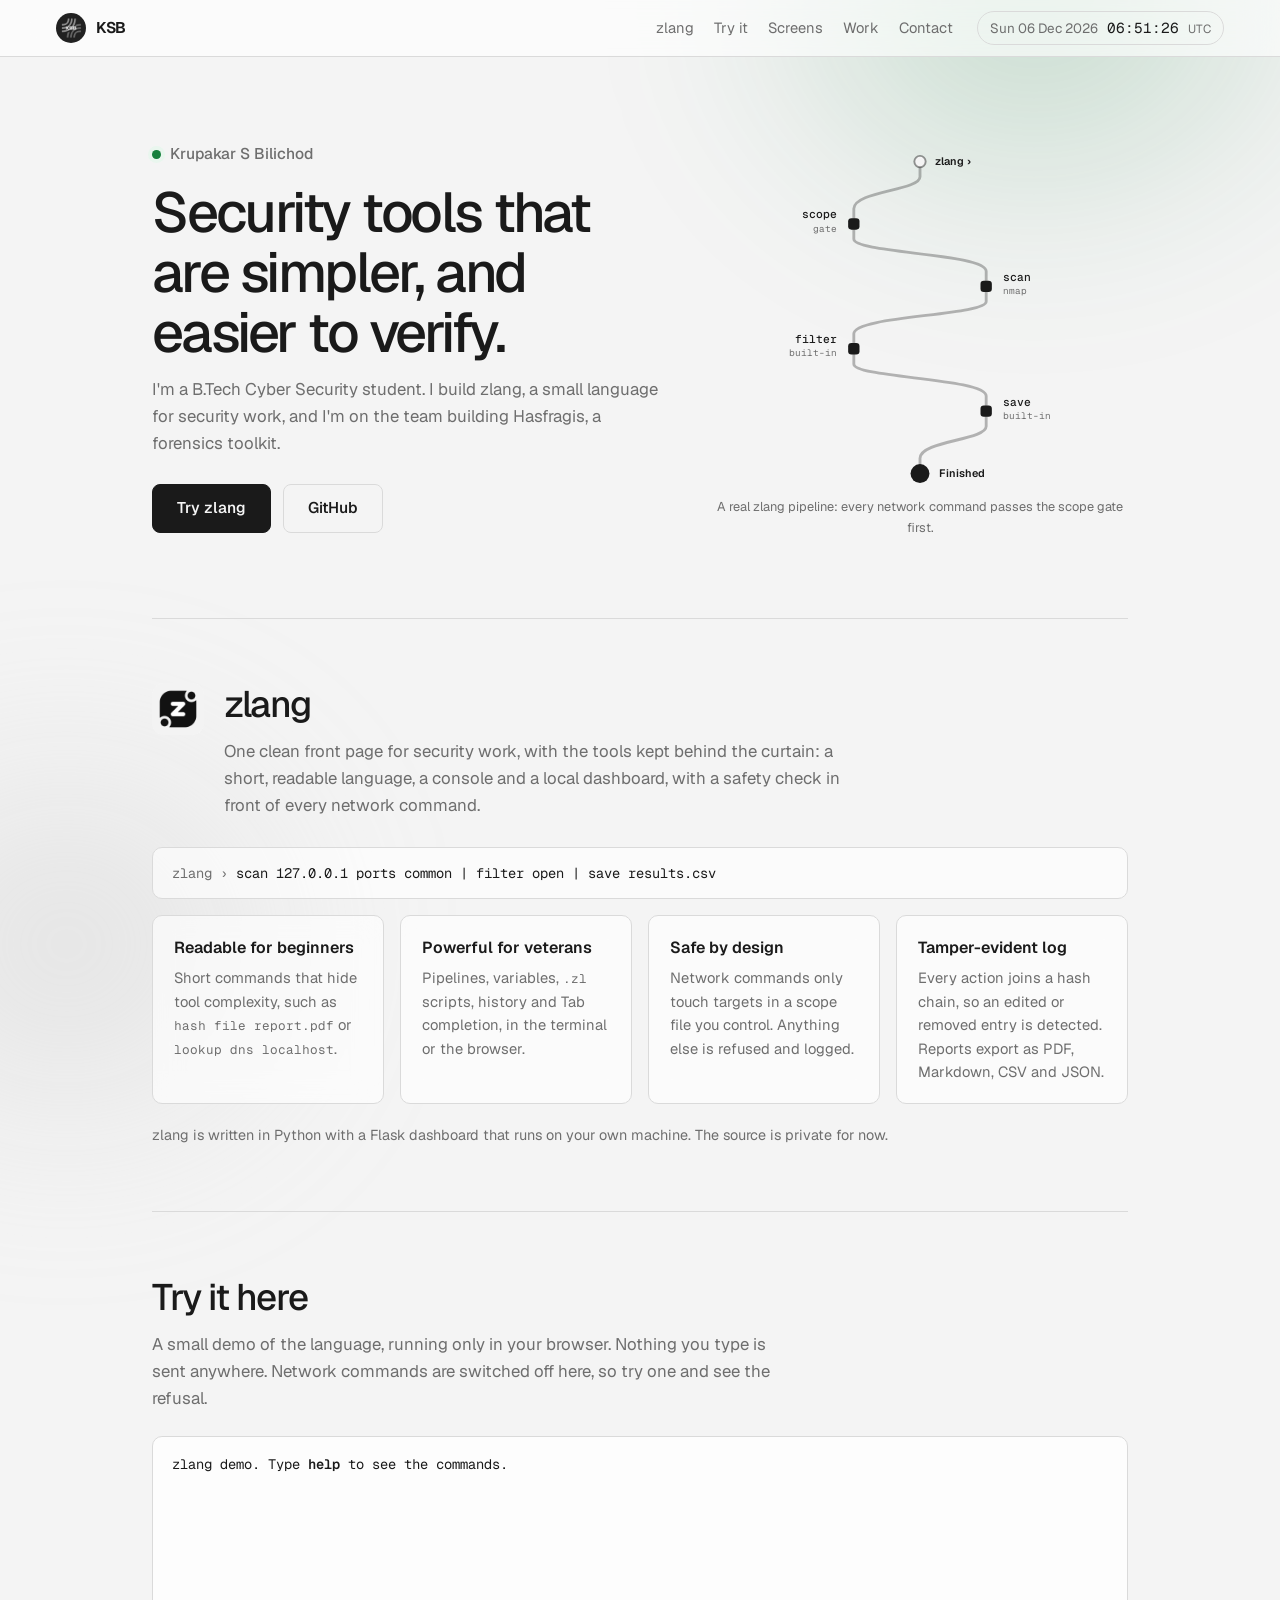
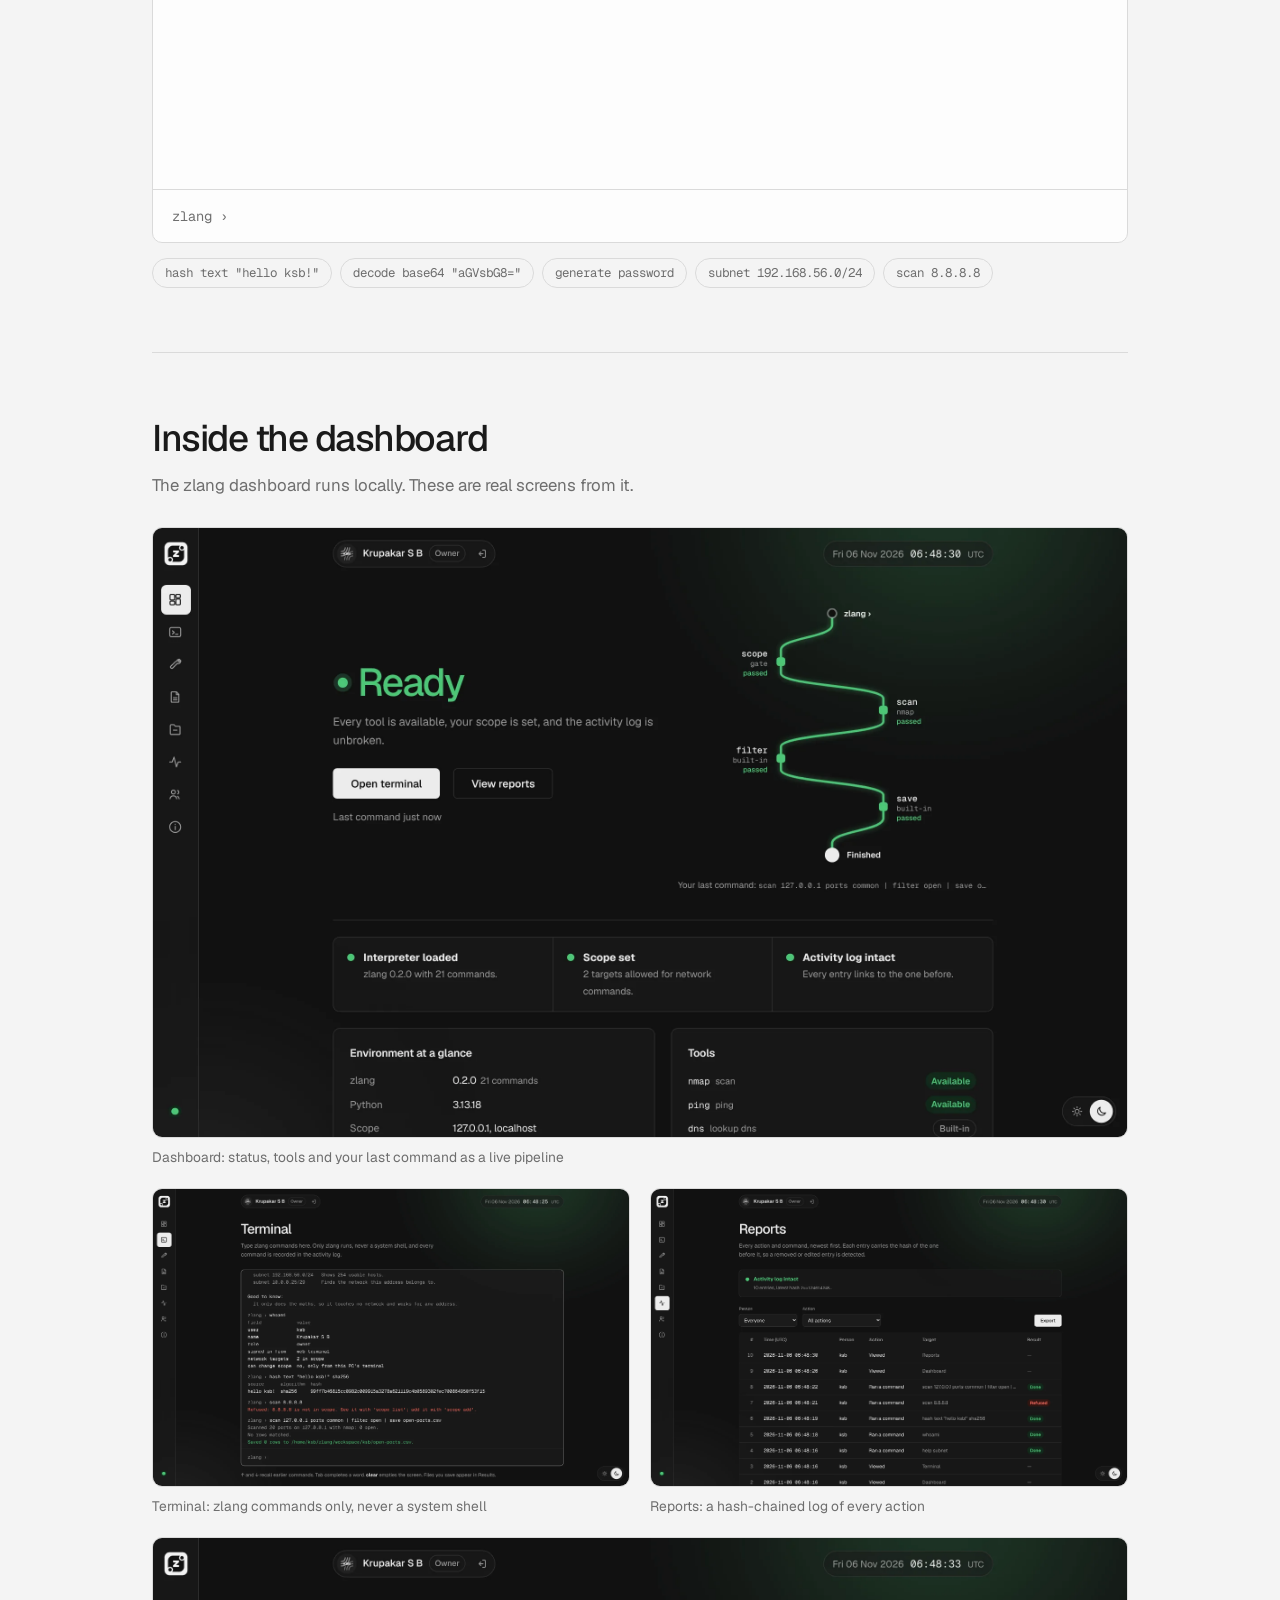
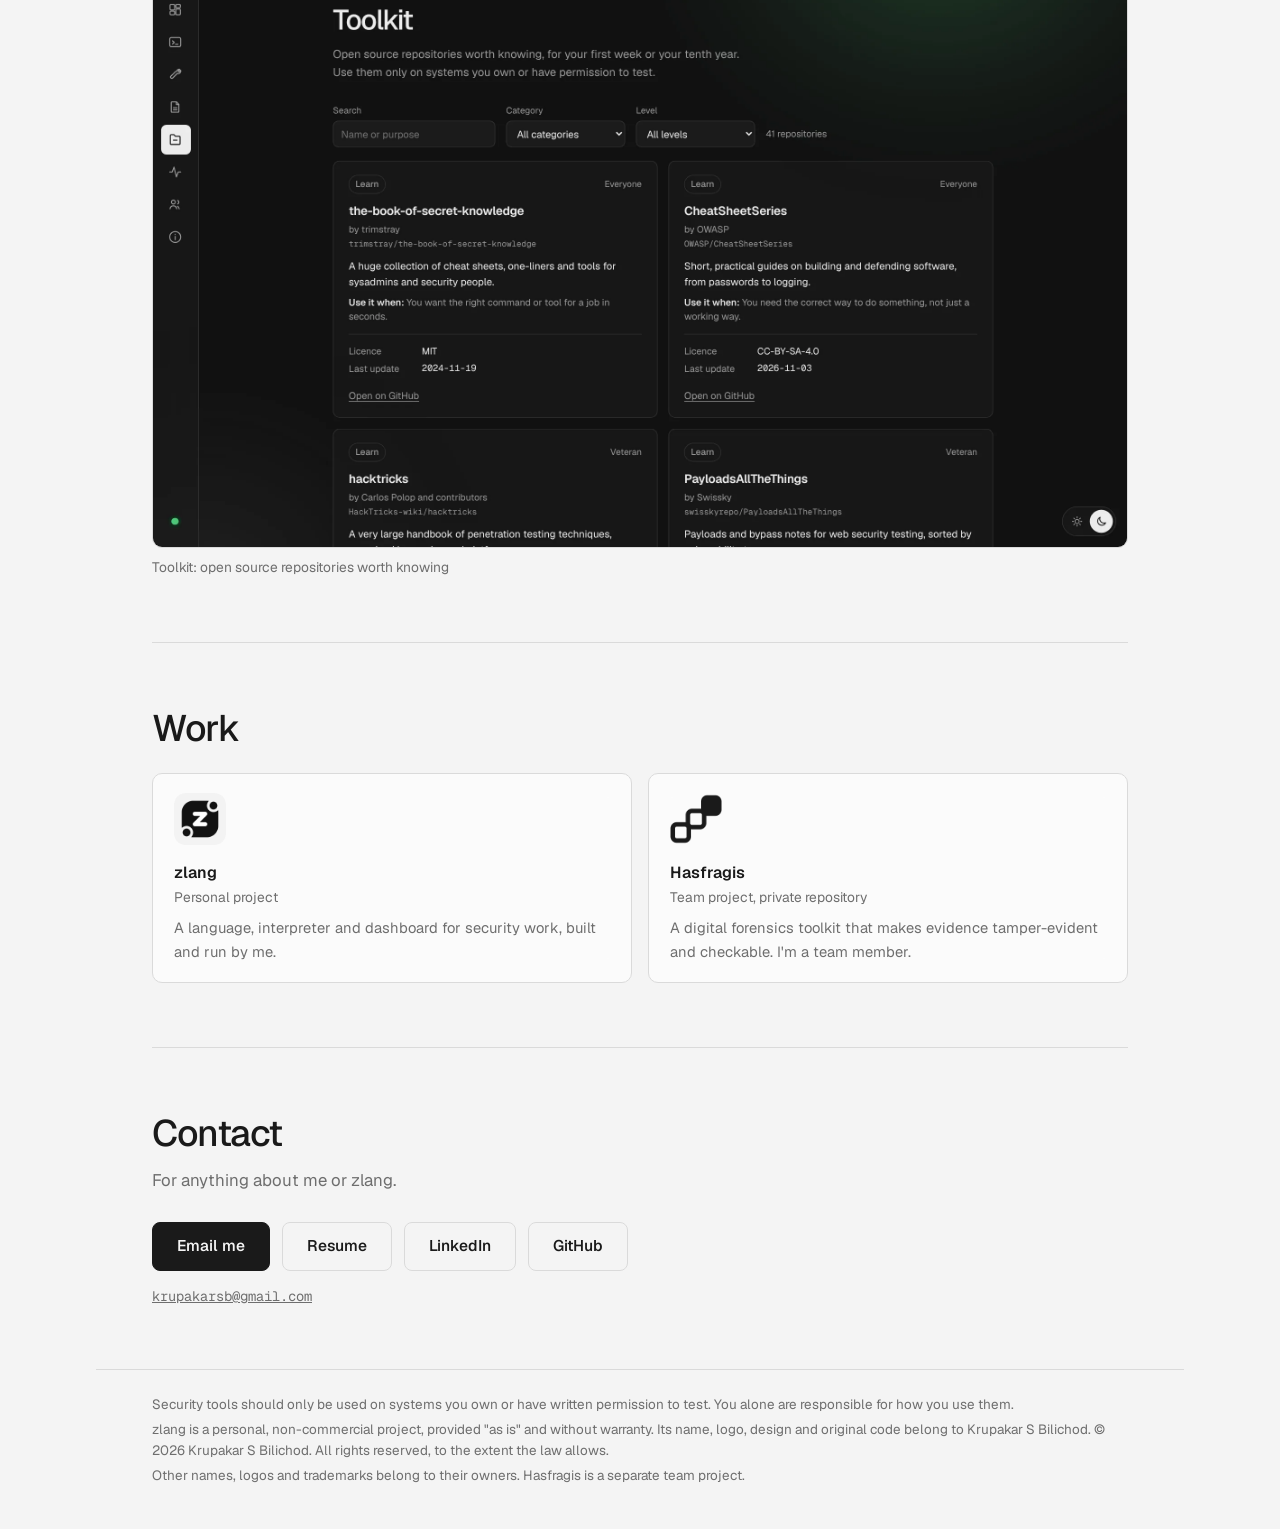
==== index.html @ 9e22ac97 "Use final logo, remove Tools from the page and resume" ====
<!doctype html>
<html lang="en">
<head>
<meta charset="utf-8">
<meta name="viewport" content="width=device-width, initial-scale=1">
<meta http-equiv="Content-Security-Policy" content="default-src 'none'; script-src 'self'; style-src 'self' 'unsafe-inline'; img-src 'self'; font-src 'self'; base-uri 'none'; form-action 'none'">
<meta name="referrer" content="no-referrer">
<meta name="description" content="Krupakar S Bilichod, cyber security student and creator of zlang, a language for security work.">
<title>Krupakar S Bilichod | KSB</title>
<link rel="icon" href="assets/logo-ksb.png">
<link rel="stylesheet" href="style.css">
</head>
<body>
<header class="top">
  <a class="brand" href="#top" aria-label="KSB home"><img src="assets/logo-ksb.png" alt=""><span>KSB</span></a>
  <nav aria-label="Main">
    <a href="#zlang">zlang</a>
    <a href="#try">Try it</a>
    <a href="#screens">Screens</a>
    <a href="#work">Work</a>
    <a href="#contact">Contact</a>
  </nav>
  <time class="clock" data-clock aria-label="Current time in UTC"><span data-date></span><span class="t" data-time>--:--:--</span><span class="z">UTC</span></time>
</header>

<main id="top">
  <section class="hero">
    <div>
      <p class="eyebrow"><span class="dot"></span>Krupakar S Bilichod</p>
      <h1>Security tools that are simpler, and easier to verify.</h1>
      <p class="lede">I'm a B.Tech Cyber Security student. I build zlang, a small language for security work, and I'm on the team building Hasfragis, a forensics toolkit.</p>
      <div class="actions">
        <a class="btn" href="#try">Try zlang</a>
        <a class="btn ghost" href="https://github.com/krupakarsb" rel="noopener noreferrer">GitHub</a>
      </div>
    </div>
    <figure class="flow" aria-label="A zlang command passing the scope gate, then each tool, then finishing">
      <svg viewBox="0 0 440 372" role="img">
        <title>scan, filter and save, passing the scope gate first</title>
        <path class="wire" d="M220,26 V42 C220,57 150,57 150,76 V92"/>
        <path class="wire" d="M150,92 V108 C150,123 290,123 290,142 V158"/>
        <path class="wire" d="M290,158 V174 C290,189 150,189 150,208 V224"/>
        <path class="wire" d="M150,224 V240 C150,255 290,255 290,274 V290"/>
        <path class="wire" d="M290,290 V306 C290,321 220,321 220,340 V356"/>
        <path class="charge" style="--i:0" pathLength="100" d="M220,26 V42 C220,57 150,57 150,76 V92"/>
        <path class="charge" style="--i:1" pathLength="100" d="M150,92 V108 C150,123 290,123 290,142 V158"/>
        <path class="charge" style="--i:2" pathLength="100" d="M290,158 V174 C290,189 150,189 150,208 V224"/>
        <path class="charge" style="--i:3" pathLength="100" d="M150,224 V240 C150,255 290,255 290,274 V290"/>
        <path class="charge" style="--i:4" pathLength="100" d="M290,290 V306 C290,321 220,321 220,340 V356"/>
        <circle class="start" cx="220" cy="26" r="6"/><text class="label" x="236" y="30">zlang ›</text>
        <g class="stage" style="--i:1"><rect x="144" y="86" width="12" height="12" rx="3.5"/><text class="name" x="132" y="86" text-anchor="end">scope</text><text class="tool" x="132" y="100" text-anchor="end">gate</text></g>
        <g class="stage" style="--i:2"><rect x="284" y="152" width="12" height="12" rx="3.5"/><text class="name" x="308" y="152">scan</text><text class="tool" x="308" y="166">nmap</text></g>
        <g class="stage" style="--i:3"><rect x="144" y="218" width="12" height="12" rx="3.5"/><text class="name" x="132" y="218" text-anchor="end">filter</text><text class="tool" x="132" y="232" text-anchor="end">built-in</text></g>
        <g class="stage" style="--i:4"><rect x="284" y="284" width="12" height="12" rx="3.5"/><text class="name" x="308" y="284">save</text><text class="tool" x="308" y="298">built-in</text></g>
        <g class="end" style="--i:5"><circle class="halo" cx="220" cy="356" r="11"/><circle class="core" cx="220" cy="356" r="10"/><text class="label" x="240" y="360">Finished</text></g>
      </svg>
      <figcaption>A real zlang pipeline: every network command passes the scope gate first.</figcaption>
    </figure>
  </section>

  <section id="zlang" class="section">
    <div class="section-head">
      <span class="logo" role="img" aria-label="zlang logo"></span>
      <div>
        <h2>zlang</h2>
        <p class="lede">One clean front page for security work, with the tools kept behind the curtain: a short, readable language, a console and a local dashboard, with a safety check in front of every network command.</p>
      </div>
    </div>
    <pre class="sample"><span class="p">zlang ›</span> scan 127.0.0.1 ports common | filter open | save results.csv</pre>
    <div class="cards">
      <article><h3>Readable for beginners</h3><p>Short commands that hide tool complexity, such as <code>hash file report.pdf</code> or <code>lookup dns localhost</code>.</p></article>
      <article><h3>Powerful for veterans</h3><p>Pipelines, variables, <code>.zl</code> scripts, history and Tab completion, in the terminal or the browser.</p></article>
      <article><h3>Safe by design</h3><p>Network commands only touch targets in a scope file you control. Anything else is refused and logged.</p></article>
      <article><h3>Tamper-evident log</h3><p>Every action joins a hash chain, so an edited or removed entry is detected. Reports export as PDF, Markdown, CSV and JSON.</p></article>
    </div>
    <p class="note">zlang is written in Python with a Flask dashboard that runs on your own machine. The source is private for now.</p>
  </section>

  <section id="try" class="section">
    <h2>Try it here</h2>
    <p class="lede">A small demo of the language, running only in your browser. Nothing you type is sent anywhere. Network commands are switched off here, so try one and see the refusal.</p>
    <div class="term" data-term>
      <div class="term-out" data-out aria-live="polite"><p>zlang demo. Type <b>help</b> to see the commands.</p></div>
      <form class="term-in" data-form autocomplete="off">
        <label class="prompt" for="term-line">zlang ›</label>
        <input id="term-line" spellcheck="false" autocapitalize="none" autocomplete="off">
      </form>
    </div>
    <div class="chips" aria-label="Example commands">
      <button type="button" data-try='hash text "hello ksb!"'>hash text "hello ksb!"</button>
      <button type="button" data-try='decode base64 "aGVsbG8="'>decode base64 "aGVsbG8="</button>
      <button type="button" data-try="generate password">generate password</button>
      <button type="button" data-try="subnet 192.168.56.0/24">subnet 192.168.56.0/24</button>
      <button type="button" data-try="scan 8.8.8.8">scan 8.8.8.8</button>
    </div>
  </section>

  <section id="screens" class="section">
    <h2>Inside the dashboard</h2>
    <p class="lede">The zlang dashboard runs locally. These are real screens from it.</p>
    <div class="shots">
      <figure class="wide"><img src="assets/shots/dashboard.webp" alt="zlang dashboard showing Ready status and a live pipeline" loading="lazy" width="2160" height="1350"><figcaption>Dashboard: status, tools and your last command as a live pipeline</figcaption></figure>
      <figure><img src="assets/shots/terminal.webp" alt="zlang web terminal running commands" loading="lazy" width="2160" height="1350"><figcaption>Terminal: zlang commands only, never a system shell</figcaption></figure>
      <figure><img src="assets/shots/reports.webp" alt="Reports page with a hash-chained activity log" loading="lazy" width="2160" height="1350"><figcaption>Reports: a hash-chained log of every action</figcaption></figure>
      <figure class="wide"><img src="assets/shots/toolkit.webp" alt="Toolkit page listing open source repositories" loading="lazy" width="2160" height="1350"><figcaption>Toolkit: open source repositories worth knowing</figcaption></figure>
    </div>
  </section>

  <section id="work" class="section">
    <h2>Work</h2>
    <div class="work">
      <article>
        <span class="logo" role="img" aria-label="zlang logo"></span>
        <h3>zlang</h3><p class="kind">Personal project</p>
        <p>A language, interpreter and dashboard for security work, built and run by me.</p>
      </article>
      <article>
        <span class="logo hasfragis" role="img" aria-label="Hasfragis logo"></span>
        <h3>Hasfragis</h3><p class="kind">Team project, private repository</p>
        <p>A digital forensics toolkit that makes evidence tamper-evident and checkable. I'm a team member.</p>
      </article>
    </div>
  </section>

  <section id="contact" class="section contact">
    <h2>Contact</h2>
    <p class="lede">For anything about me or zlang.</p>
    <div class="actions">
      <a class="btn" href="mailto:krupakarsb@gmail.com">Email me</a>
      <a class="btn ghost" href="assets/Krupakar-S-Bilichod-Resume.pdf">Resume</a>
      <a class="btn ghost" href="https://www.linkedin.com/in/krupakarsb" rel="noopener noreferrer">LinkedIn</a>
      <a class="btn ghost" href="https://github.com/krupakarsb" rel="noopener noreferrer">GitHub</a>
    </div>
    <p class="mail"><a href="mailto:krupakarsb@gmail.com">krupakarsb@gmail.com</a></p>
  </section>
</main>

<footer>
  <p>Security tools should only be used on systems you own or have written permission to test. You alone are responsible for how you use them.</p>
  <p>zlang is a personal, non-commercial project, provided "as is" and without warranty. Its name, logo, design and original code belong to Krupakar S Bilichod. &copy; 2026 Krupakar S Bilichod. All rights reserved, to the extent the law allows.</p>
  <p>Other names, logos and trademarks belong to their owners. Hasfragis is a separate team project.</p>
</footer>
<script src="app.js"></script>
</body>
</html>
---- style.css ----
/* Monochrome, with colour only for meaning: the same design as the zlang dashboard. */
:root {
  --paper: #f4f4f4; --surface: #ffffff; --ink: #1a1a1a; --muted: #6e6e6e; --rule: #dadada;
  --ok: #17803d; --bad: #c0261c; --warn: #8a6100; --run: #1f5fd1; --ok-bg: #e9f6ee;
  --glass: rgb(255 255 255 / .62); --glow-n: #c9c9c9;
  --sans: "Geist", "Segoe UI", system-ui, sans-serif;
  --mono: "Geist Mono", "Cascadia Mono", Consolas, monospace;
  color-scheme: light dark;
}
@media (prefers-color-scheme: dark) {
  :root {
    --paper: #121212; --surface: #1b1b1b; --ink: #ececec; --muted: #9a9a9a; --rule: #333333;
    --ok: #4cc777; --bad: #ff6b5f; --warn: #e7b53c; --run: #6f9dff; --ok-bg: #12291b;
    --glass: rgb(28 28 28 / .55); --glow-n: #3a3a3a;
  }
}
@font-face { font-family: "Geist"; src: url("assets/fonts/Geist.woff2") format("woff2"); font-weight: 100 900; font-display: swap; }
@font-face { font-family: "Geist Mono"; src: url("assets/fonts/GeistMono.woff2") format("woff2"); font-weight: 100 900; font-display: swap; }
* { box-sizing: border-box; }
html { scroll-behavior: smooth; scroll-padding-top: 5rem; }
body { margin: 0; background: var(--paper); color: var(--ink); font: 15.5px/1.6 var(--sans); -webkit-font-smoothing: antialiased; overflow-x: hidden; }
body::before { content: ""; position: fixed; inset: -20vmax; z-index: -1; pointer-events: none; filter: blur(90px); opacity: .5;
  background: radial-gradient(38vmax 30vmax at 72% 18%, color-mix(in srgb, var(--ok) 50%, transparent) 0%, transparent 70%),
              radial-gradient(30vmax 26vmax at 18% 85%, var(--glow-n) 0%, transparent 70%); }
:focus-visible { outline: 2px solid var(--run); outline-offset: 2px; }
a { color: inherit; }
code { font-family: var(--mono); font-size: .86em; }
.top { position: sticky; top: 0; z-index: 10; display: flex; align-items: center; gap: 1.5rem; padding: .7rem clamp(1rem, 5vw, 3.5rem);
       background: var(--glass); backdrop-filter: blur(18px) saturate(1.2); border-bottom: 1px solid var(--rule); }
.brand { display: flex; align-items: center; gap: .6rem; font-weight: 650; letter-spacing: -.02em; text-decoration: none; }
.brand img { width: 1.9rem; height: 1.9rem; border-radius: 50%; display: block; }
.top nav { display: flex; gap: 1.25rem; margin-left: auto; font-size: .92rem; }
.top nav a { color: var(--muted); text-decoration: none; }
.top nav a:hover { color: var(--ink); }
.clock { display: flex; align-items: baseline; gap: .55rem; font-size: .84rem; color: var(--muted); padding: .28rem .75rem;
         border: 1px solid var(--rule); border-radius: 99px; white-space: nowrap; }
.clock .t { font-family: var(--mono); font-variant-numeric: tabular-nums; color: var(--ink); font-size: .9rem; }
.clock .z { font-size: .74rem; }
main, footer { max-width: 68rem; margin: 0 auto; padding-inline: clamp(1rem, 5vw, 3.5rem); }
.hero { display: grid; grid-template-columns: minmax(0, 1fr) minmax(16rem, 26rem); gap: 2.5rem; align-items: center; padding-block: clamp(2.5rem, 7vw, 5rem); }
.eyebrow { display: flex; align-items: center; gap: .6rem; margin: 0 0 1rem; color: var(--muted); font-weight: 500; }
.dot { width: .55rem; height: .55rem; border-radius: 50%; background: var(--ok); box-shadow: 0 0 0 4px var(--ok-bg); }
h1 { margin: 0; font-size: clamp(2.3rem, 5.6vw, 3.5rem); font-weight: 500; letter-spacing: -.045em; line-height: 1.07; }
h2 { margin: 0; font-size: clamp(1.8rem, 4vw, 2.3rem); font-weight: 500; letter-spacing: -.04em; line-height: 1.15; }
h3 { margin: 0; font-size: 1rem; font-weight: 600; }
.lede { max-width: 40rem; margin: .8rem 0 0; font-size: 1.05rem; color: var(--muted); }
.actions { display: flex; flex-wrap: wrap; gap: .75rem; margin-top: 1.75rem; }
.btn { display: inline-block; font-weight: 550; padding: .68rem 1.5rem; border-radius: 8px; background: var(--ink); color: var(--paper);
       border: 1px solid var(--ink); text-decoration: none; }
.btn:hover { opacity: .85; }
.btn.ghost { background: transparent; color: var(--ink); border-color: var(--rule); }
.btn.ghost:hover { border-color: var(--ink); opacity: 1; }
.section { padding-block: clamp(2.5rem, 6vw, 4rem); border-top: 1px solid var(--rule); }
.section-head { display: flex; gap: 1.25rem; align-items: flex-start; }
.logo { display: block; flex: none; width: 3.25rem; height: 3.25rem; border-radius: 21%; background: url("assets/logo-zlang.png") center / contain no-repeat; }
.logo.hasfragis { border-radius: 0; box-shadow: none; background: var(--ink);
        -webkit-mask: url("assets/logo-hasfragis.png") center / contain no-repeat; mask: url("assets/logo-hasfragis.png") center / contain no-repeat; }
.sample { margin: 1.75rem 0 0; padding: 1rem 1.2rem; border: 1px solid var(--rule); border-radius: 10px; background: var(--glass);
          font: 400 .86rem var(--mono); overflow-x: auto; }
.sample .p { color: var(--muted); }
.cards { display: grid; grid-template-columns: repeat(auto-fit, minmax(14rem, 1fr)); gap: 1rem; margin-top: 1rem; }
.cards article, .work article { padding: 1.2rem 1.3rem; border: 1px solid var(--rule); border-radius: 10px; background: var(--glass); backdrop-filter: blur(14px); }
.cards p, .work p { margin: .35rem 0 0; color: var(--muted); font-size: .92rem; }
.note { margin: 1.25rem 0 0; color: var(--muted); font-size: .9rem; }
.term { margin-top: 1.5rem; border: 1px solid var(--rule); border-radius: 10px; background: color-mix(in srgb, var(--surface) 80%, transparent);
        backdrop-filter: blur(14px); font: 400 .86rem/1.6 var(--mono); overflow: hidden; cursor: text; }
.term:focus-within { border-color: var(--muted); }
.term-out { height: 22rem; overflow-y: auto; padding: 1rem 1.2rem .5rem; }
.term-out p { margin: 0; white-space: pre-wrap; overflow-wrap: anywhere; }
.term-out b { font-weight: 600; }
.term-out .echo { margin-top: .7rem; }
.term-out .echo span, .prompt { color: var(--muted); }
.term-out .ok { color: var(--ok); } .term-out .bad { color: var(--bad); } .term-out .warn { color: var(--warn); } .term-out .dim { color: var(--muted); }
.term-in { display: flex; align-items: center; gap: .6rem; padding: .75rem 1.2rem; border-top: 1px solid var(--rule); }
.term-in input { flex: 1; min-width: 0; font: inherit; font-size: max(.86rem, 16px); color: var(--ink); background: none; border: 0; outline: none; padding: .2rem 0; }
@media (min-width: 721px) { .term-in input { font-size: inherit; } }
.chips { display: flex; flex-wrap: wrap; gap: .5rem; margin-top: .9rem; }
.chips button { font: 400 .78rem var(--mono); color: var(--muted); background: transparent; border: 1px solid var(--rule); border-radius: 99px; padding: .35rem .75rem; cursor: pointer; }
.chips button:hover { color: var(--ink); border-color: var(--ink); }
.shots { display: grid; grid-template-columns: repeat(2, minmax(0, 1fr)); gap: 1.25rem; margin-top: 1.75rem; }
.shots figure { margin: 0; }
.shots .wide { grid-column: 1 / -1; }
.shots img { display: block; width: 100%; height: auto; border: 1px solid var(--rule); border-radius: 10px; }
.shots figcaption { margin-top: .5rem; color: var(--muted); font-size: .86rem; }
.work { display: grid; grid-template-columns: repeat(auto-fit, minmax(17rem, 1fr)); gap: 1rem; margin-top: 1.5rem; }
.work .logo { margin-bottom: .9rem; }
.work .kind { margin: .05rem 0 .5rem; font-size: .86rem; }
.mail { margin: 1rem 0 0; font: 400 .86rem var(--mono); color: var(--muted); }
footer { padding-block: 1.5rem 2.5rem; border-top: 1px solid var(--rule); color: var(--muted); font-size: .84rem; }
footer p { margin: 0 0 .2rem; }
/* the pipeline visual */
.flow { margin: 0; --cycle: 6.4s; --step: .7s; }
.flow svg { display: block; width: 100%; height: auto; overflow: visible; }
.flow .wire { fill: none; stroke: color-mix(in srgb, var(--ink) 30%, transparent); stroke-width: 3; stroke-linecap: round; }
.flow .charge { fill: none; stroke: var(--ok); stroke-width: 3; stroke-linecap: round; stroke-dasharray: 100 100; stroke-dashoffset: 100;
  filter: drop-shadow(0 0 4px color-mix(in srgb, var(--ok) 60%, transparent));
  animation: charge var(--cycle) cubic-bezier(.55,.1,.35,1) infinite; animation-delay: calc(var(--i) * var(--step)); }
.flow .start { fill: var(--paper); stroke: color-mix(in srgb, var(--ink) 45%, transparent); stroke-width: 2; }
.flow .label { font: 600 11.5px var(--sans); fill: var(--ink); }
.flow .name { font: 500 12px var(--mono); fill: var(--ink); }
.flow .tool { font: 400 10px var(--mono); fill: var(--muted); }
.flow .stage rect { fill: var(--ink); animation: lit var(--cycle) ease infinite; animation-delay: calc(var(--i) * var(--step)); }
.flow .core { fill: var(--ink); animation: lit var(--cycle) ease infinite; animation-delay: calc(var(--i) * var(--step)); }
.flow .halo { fill: none; stroke: var(--ok); stroke-width: 1.5; opacity: 0; transform-box: fill-box; transform-origin: center;
              animation: halo var(--cycle) ease-out infinite; animation-delay: calc(var(--i) * var(--step)); }
.flow figcaption { margin-top: .5rem; text-align: center; color: var(--muted); font-size: .8rem; }
@keyframes charge { 0% { stroke-dashoffset: 100; opacity: 1; } 14% { stroke-dashoffset: 0; } 72% { stroke-dashoffset: 0; opacity: 1; } 86%, 100% { stroke-dashoffset: 0; opacity: 0; } }
@keyframes lit { 0%, 2% { fill: var(--ink); } 8%, 66% { fill: var(--ok); } 82%, 100% { fill: var(--ink); } }
@keyframes halo { 0%, 2% { transform: scale(.9); opacity: 0; } 6% { opacity: .9; } 30%, 100% { transform: scale(2.1); opacity: 0; } }
@media (prefers-reduced-motion: reduce) {
  html { scroll-behavior: auto; }
  .flow .charge { animation: none; stroke-dashoffset: 0; }
  .flow .stage rect, .flow .core { animation: none; fill: var(--ok); }
  .flow .halo { animation: none; }
}
@media (max-width: 860px) { .hero { grid-template-columns: 1fr; } .flow { max-width: 24rem; margin-inline: auto; } }
@media (max-width: 720px) {
  .top { flex-wrap: wrap; gap: .5rem 1rem; }
  .top nav { order: 3; width: 100%; margin-left: 0; justify-content: space-between; }
  .clock { margin-left: auto; }
  .clock [data-date] { display: none; }
  .shots { grid-template-columns: 1fr; }
  .section-head { flex-direction: column; }
}
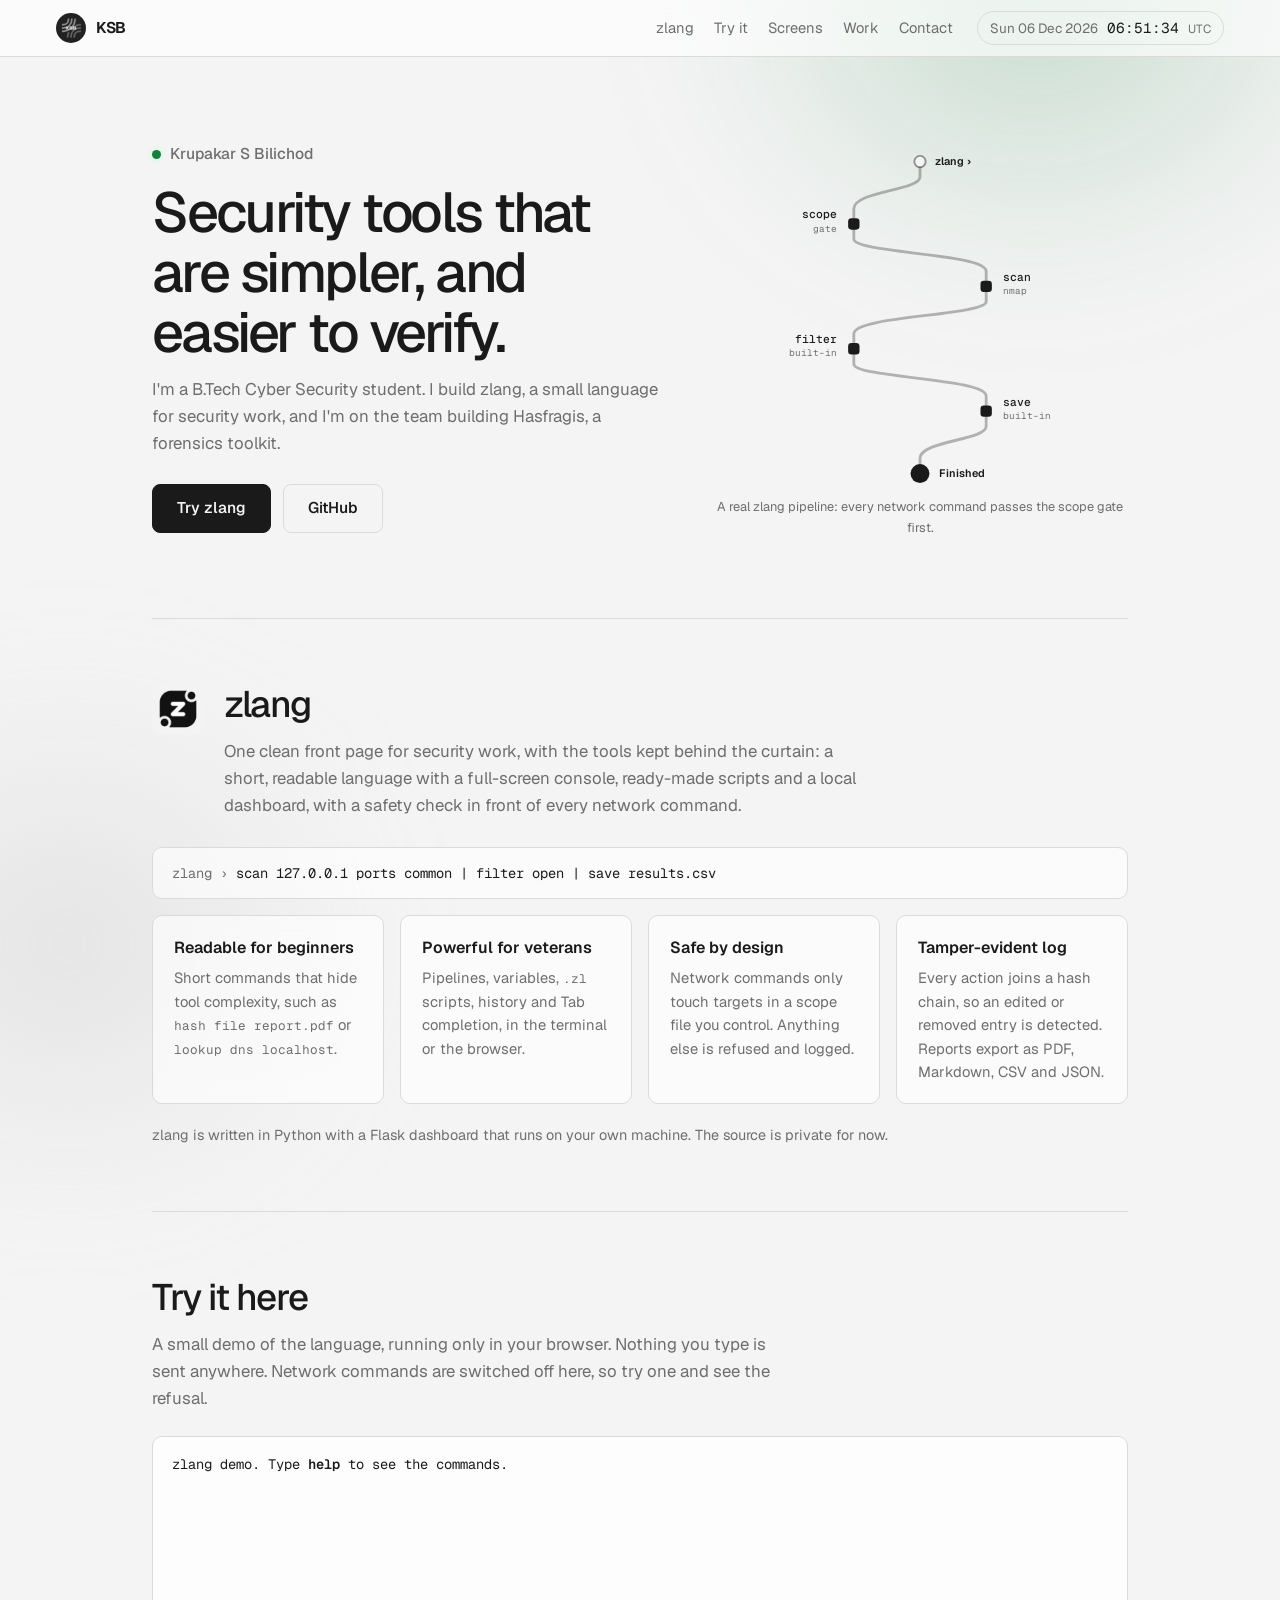
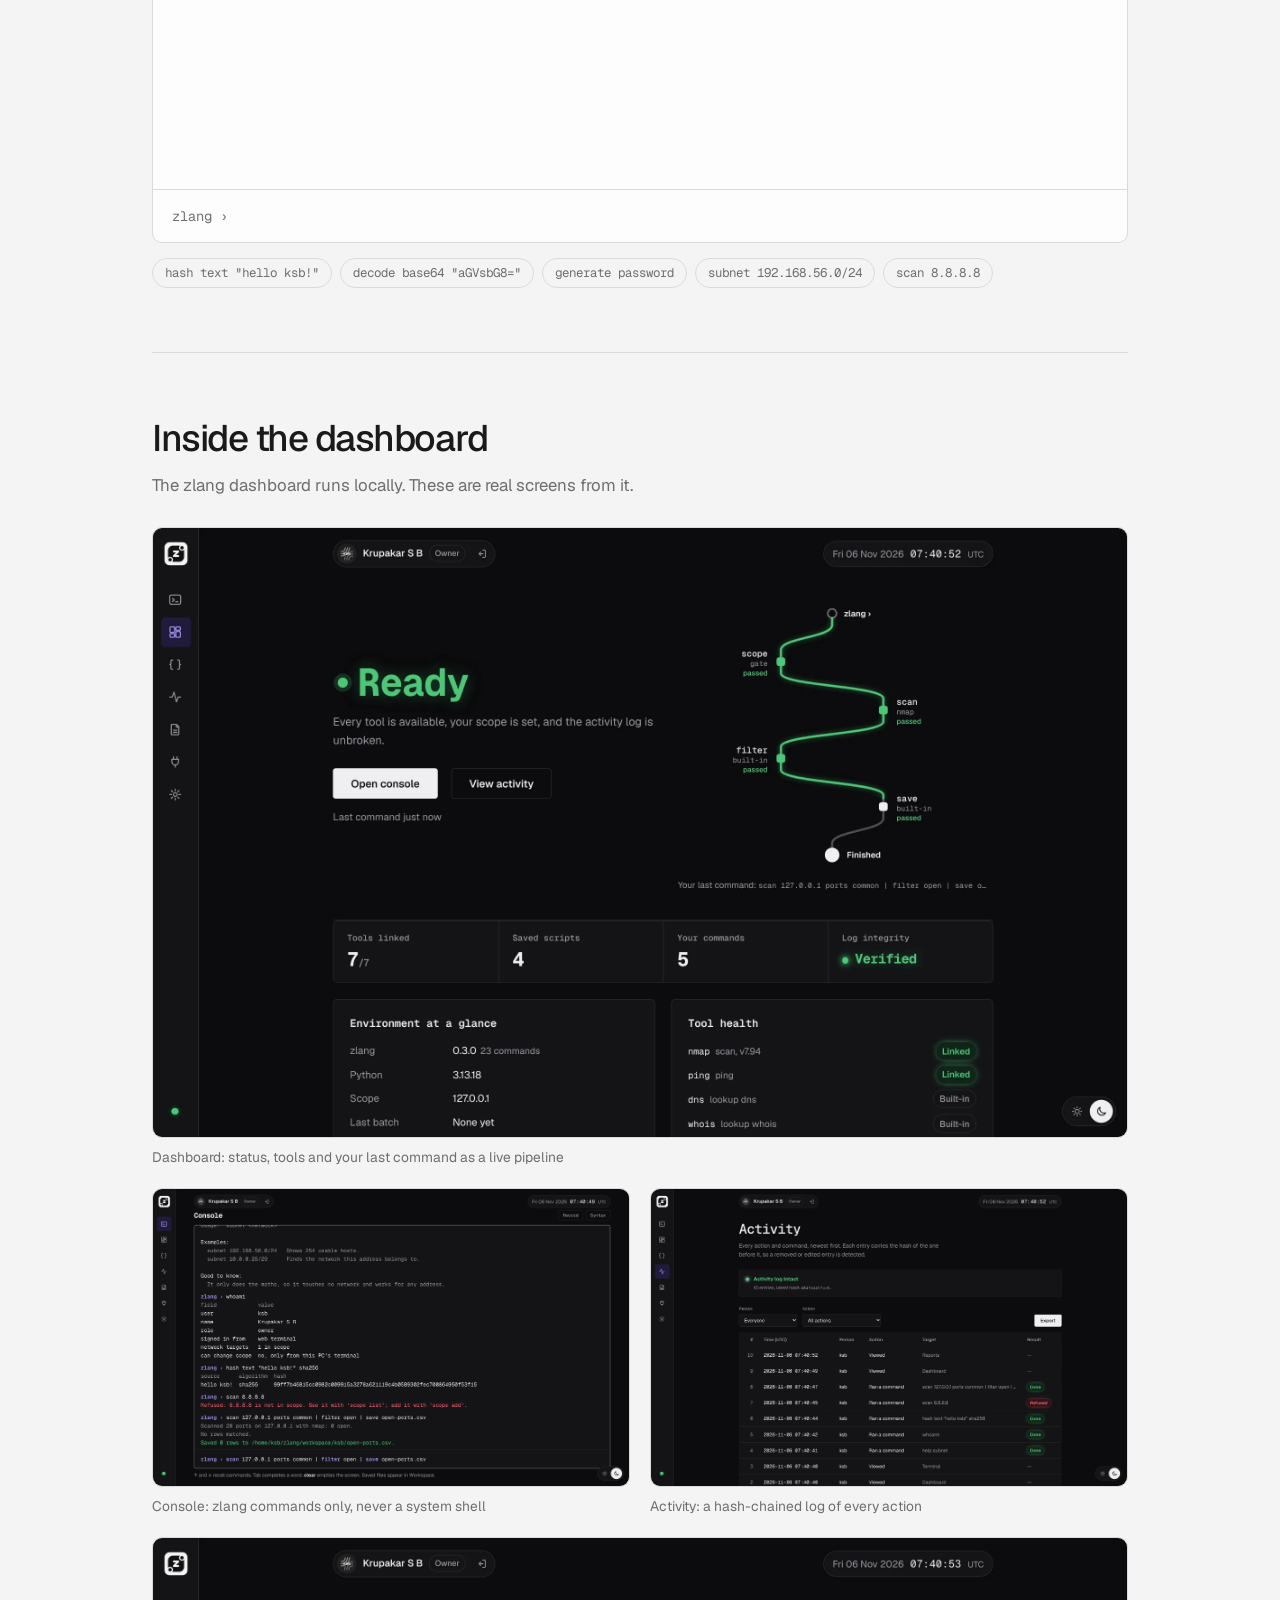
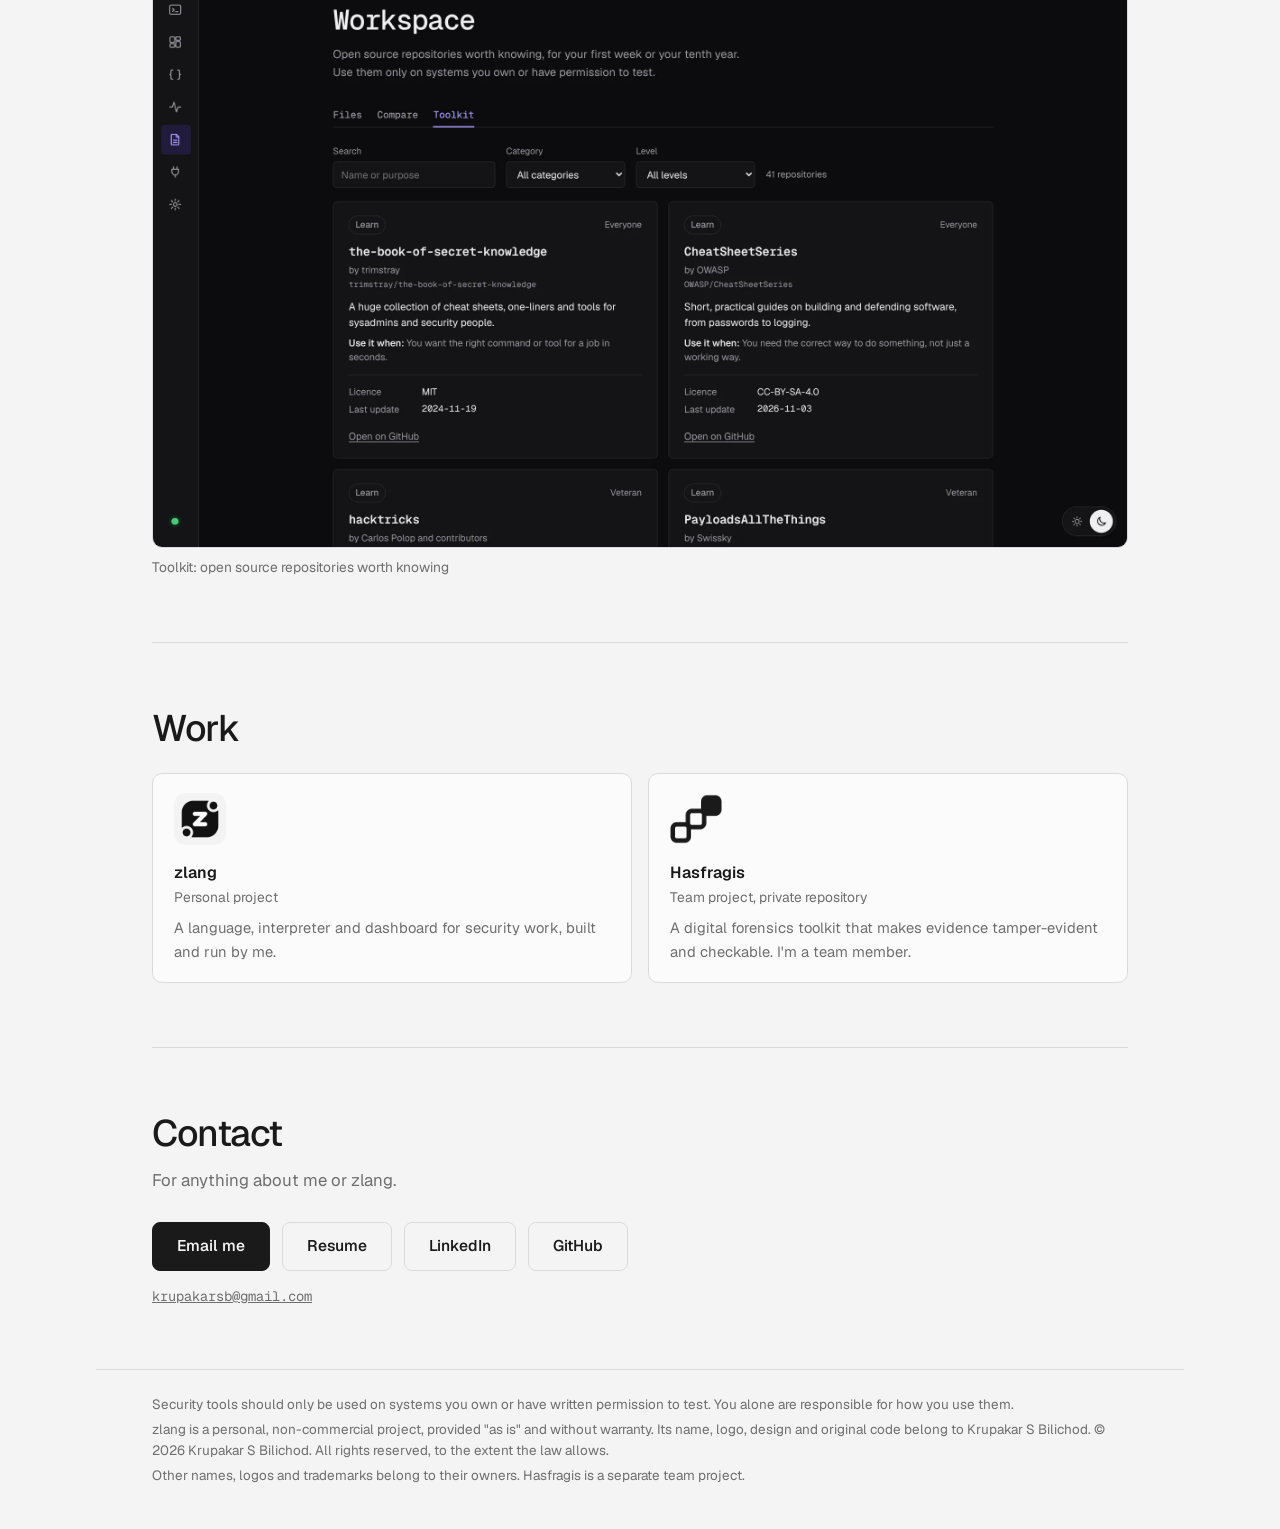
==== commit ab4adced: "Update zlang screens, wording and resume for v0.3.0" ====
--- a/index.html
+++ b/index.html
@@ -63,7 +63,7 @@
       <span class="logo" role="img" aria-label="zlang logo"></span>
       <div>
         <h2>zlang</h2>
-        <p class="lede">One clean front page for security work, with the tools kept behind the curtain: a short, readable language, a console and a local dashboard, with a safety check in front of every network command.</p>
+        <p class="lede">One clean front page for security work, with the tools kept behind the curtain: a short, readable language with a full-screen console, ready-made scripts and a local dashboard, with a safety check in front of every network command.</p>
       </div>
     </div>
     <pre class="sample"><span class="p">zlang ›</span> scan 127.0.0.1 ports common | filter open | save results.csv</pre>
@@ -100,8 +100,8 @@
     <p class="lede">The zlang dashboard runs locally. These are real screens from it.</p>
     <div class="shots">
       <figure class="wide"><img src="assets/shots/dashboard.webp" alt="zlang dashboard showing Ready status and a live pipeline" loading="lazy" width="2160" height="1350"><figcaption>Dashboard: status, tools and your last command as a live pipeline</figcaption></figure>
-      <figure><img src="assets/shots/terminal.webp" alt="zlang web terminal running commands" loading="lazy" width="2160" height="1350"><figcaption>Terminal: zlang commands only, never a system shell</figcaption></figure>
-      <figure><img src="assets/shots/reports.webp" alt="Reports page with a hash-chained activity log" loading="lazy" width="2160" height="1350"><figcaption>Reports: a hash-chained log of every action</figcaption></figure>
+      <figure><img src="assets/shots/terminal.webp" alt="zlang console running commands" loading="lazy" width="2160" height="1350"><figcaption>Console: zlang commands only, never a system shell</figcaption></figure>
+      <figure><img src="assets/shots/reports.webp" alt="Activity page with a hash-chained log" loading="lazy" width="2160" height="1350"><figcaption>Activity: a hash-chained log of every action</figcaption></figure>
       <figure class="wide"><img src="assets/shots/toolkit.webp" alt="Toolkit page listing open source repositories" loading="lazy" width="2160" height="1350"><figcaption>Toolkit: open source repositories worth knowing</figcaption></figure>
     </div>
   </section>
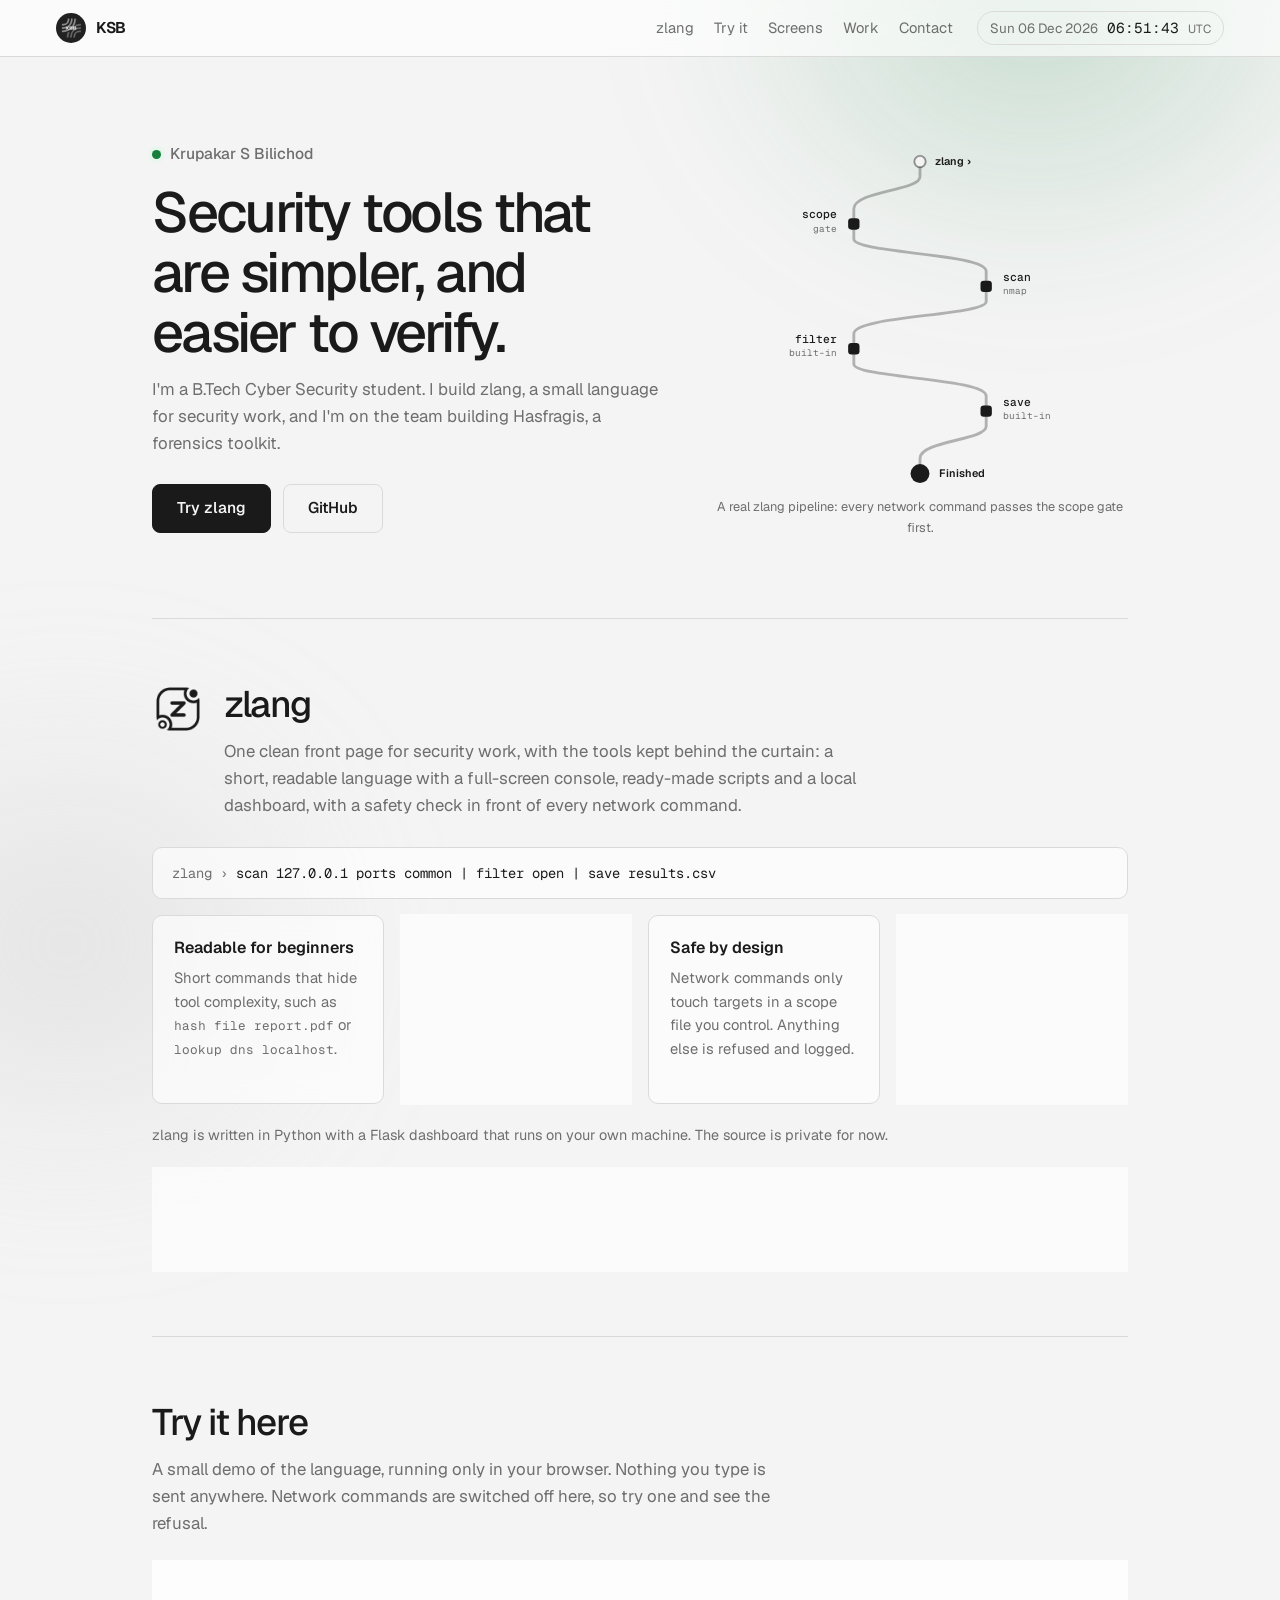
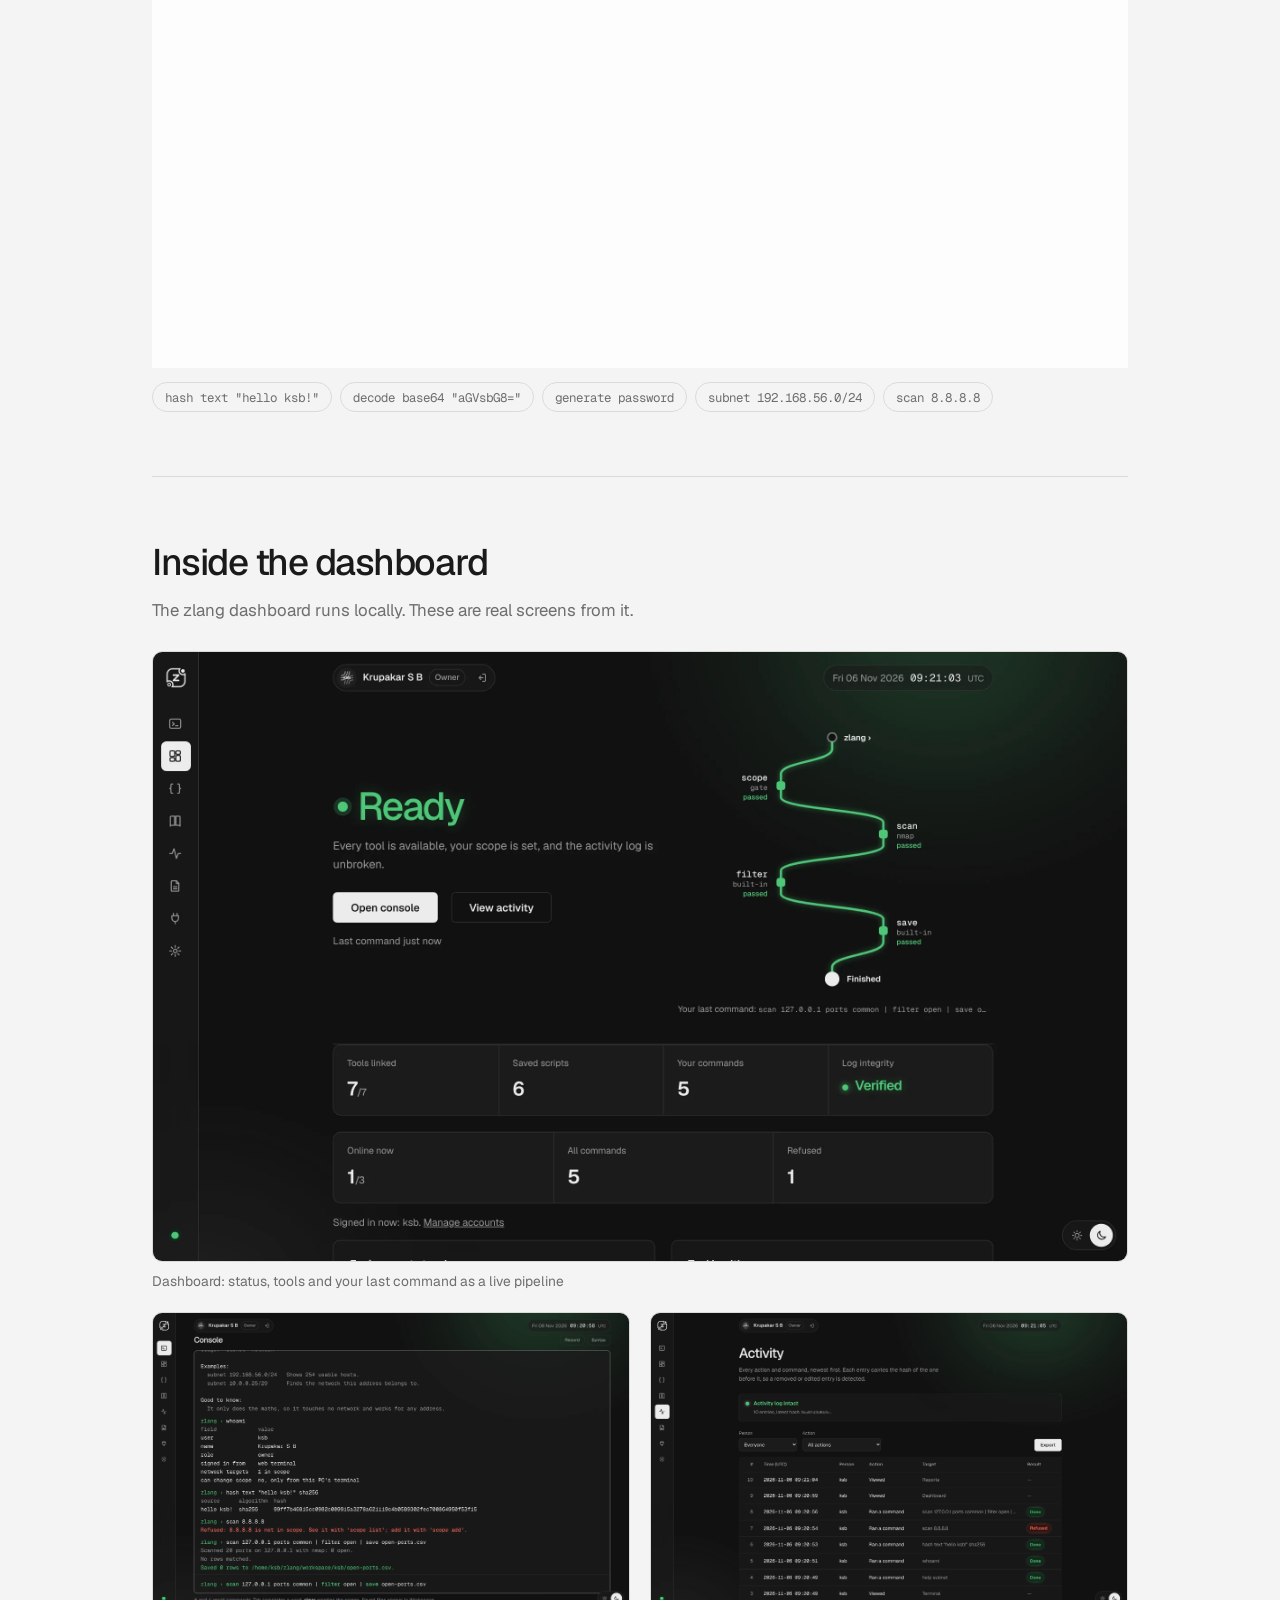
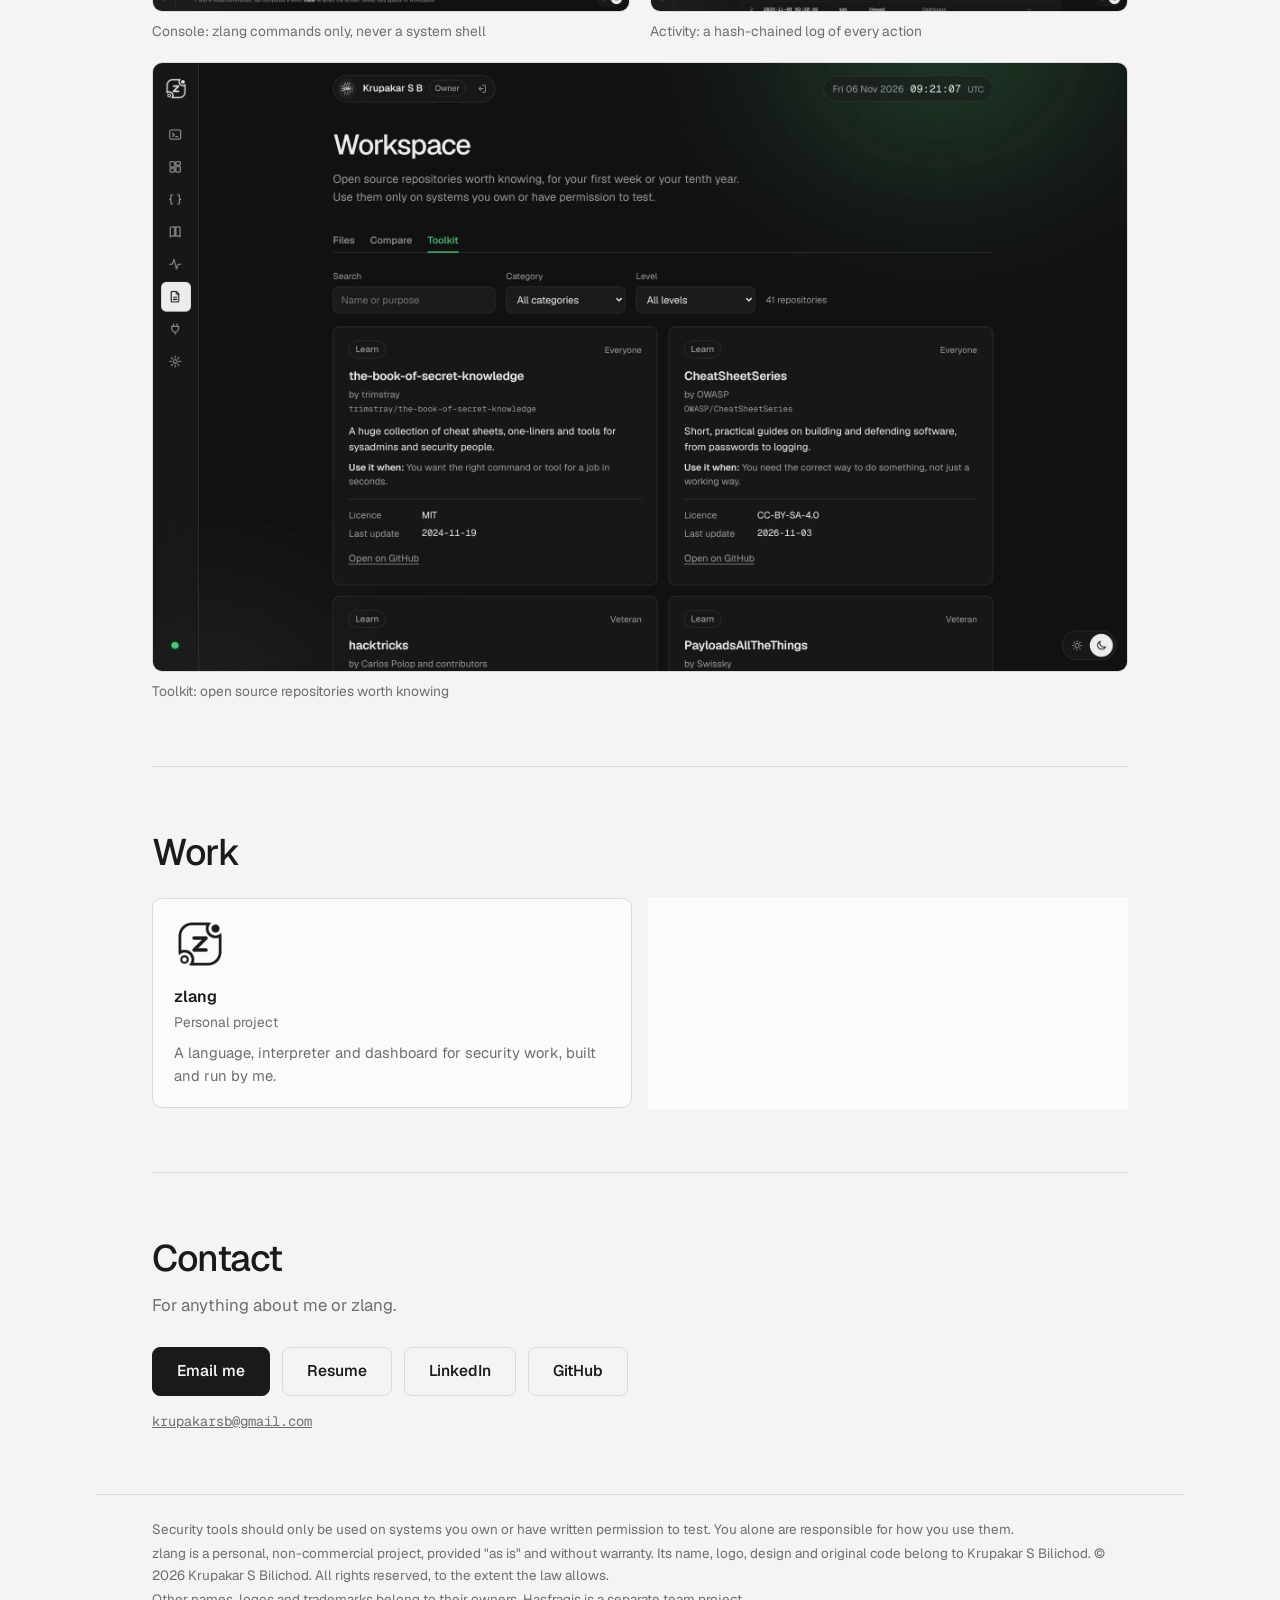
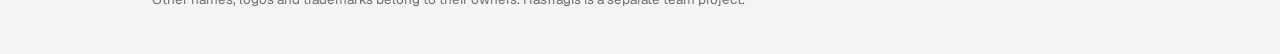
==== commit 37513a11: "Add Zini (in development) to the zlang section" ====
--- a/index.html
+++ b/index.html
@@ -74,6 +74,10 @@
       <article><h3>Tamper-evident log</h3><p>Every action joins a hash chain, so an edited or removed entry is detected. Reports export as PDF, Markdown, CSV and JSON.</p></article>
     </div>
     <p class="note">zlang is written in Python with a Flask dashboard that runs on your own machine. The source is private for now.</p>
+    <div class="zini-note">
+      <span class="logo zini" role="img" aria-label="Zini logo"></span>
+      <p><b>Zini</b> <span class="soon">In development</span><br>A planned AI assistant for zlang. It will explain results and help with scripts, but it only suggests: you stay in control of what runs.</p>
+    </div>
   </section>
 
   <section id="try" class="section">
--- a/style.css
+++ b/style.css
@@ -52,9 +52,9 @@
 .btn.ghost:hover { border-color: var(--ink); opacity: 1; }
 .section { padding-block: clamp(2.5rem, 6vw, 4rem); border-top: 1px solid var(--rule); }
 .section-head { display: flex; gap: 1.25rem; align-items: flex-start; }
-.logo { display: block; flex: none; width: 3.25rem; height: 3.25rem; border-radius: 21%; background: url("assets/logo-zlang.png") center / contain no-repeat; }
-.logo.hasfragis { border-radius: 0; box-shadow: none; background: var(--ink);
-        -webkit-mask: url("assets/logo-hasfragis.png") center / contain no-repeat; mask: url("assets/logo-hasfragis.png") center / contain no-repeat; }
+.logo { display: block; flex: none; width: 3.25rem; height: 3.25rem; background: var(--ink);
+        -webkit-mask: url("assets/logo-zlang.png") center / contain no-repeat; mask: url("assets/logo-zlang.png") center / contain no-repeat; }
+.logo.hasfragis { -webkit-mask-image: url("assets/logo-hasfragis.png"); mask-image: url("assets/logo-hasfragis.png"); }
 .sample { margin: 1.75rem 0 0; padding: 1rem 1.2rem; border: 1px solid var(--rule); border-radius: 10px; background: var(--glass);
           font: 400 .86rem var(--mono); overflow-x: auto; }
 .sample .p { color: var(--muted); }
@@ -122,3 +122,9 @@
   .shots { grid-template-columns: 1fr; }
   .section-head { flex-direction: column; }
 }
+.logo.zini { -webkit-mask-image: url("assets/logo-zini.png"); mask-image: url("assets/logo-zini.png"); }
+.zini-note { display: flex; gap: 1rem; align-items: center; margin-top: 1.25rem; padding: 1rem 1.2rem; border: 1px solid var(--rule); border-radius: 10px; background: var(--glass); backdrop-filter: blur(14px); }
+.zini-note .logo { width: 2.5rem; height: 2.5rem; }
+.zini-note p { margin: 0; color: var(--muted); font-size: .92rem; }
+.zini-note b { color: var(--ink); }
+.zini-note .soon { margin-left: .35rem; padding: .05rem .5rem; font-size: .72rem; font-weight: 600; color: var(--warn); border: 1px solid currentColor; border-radius: 99px; }
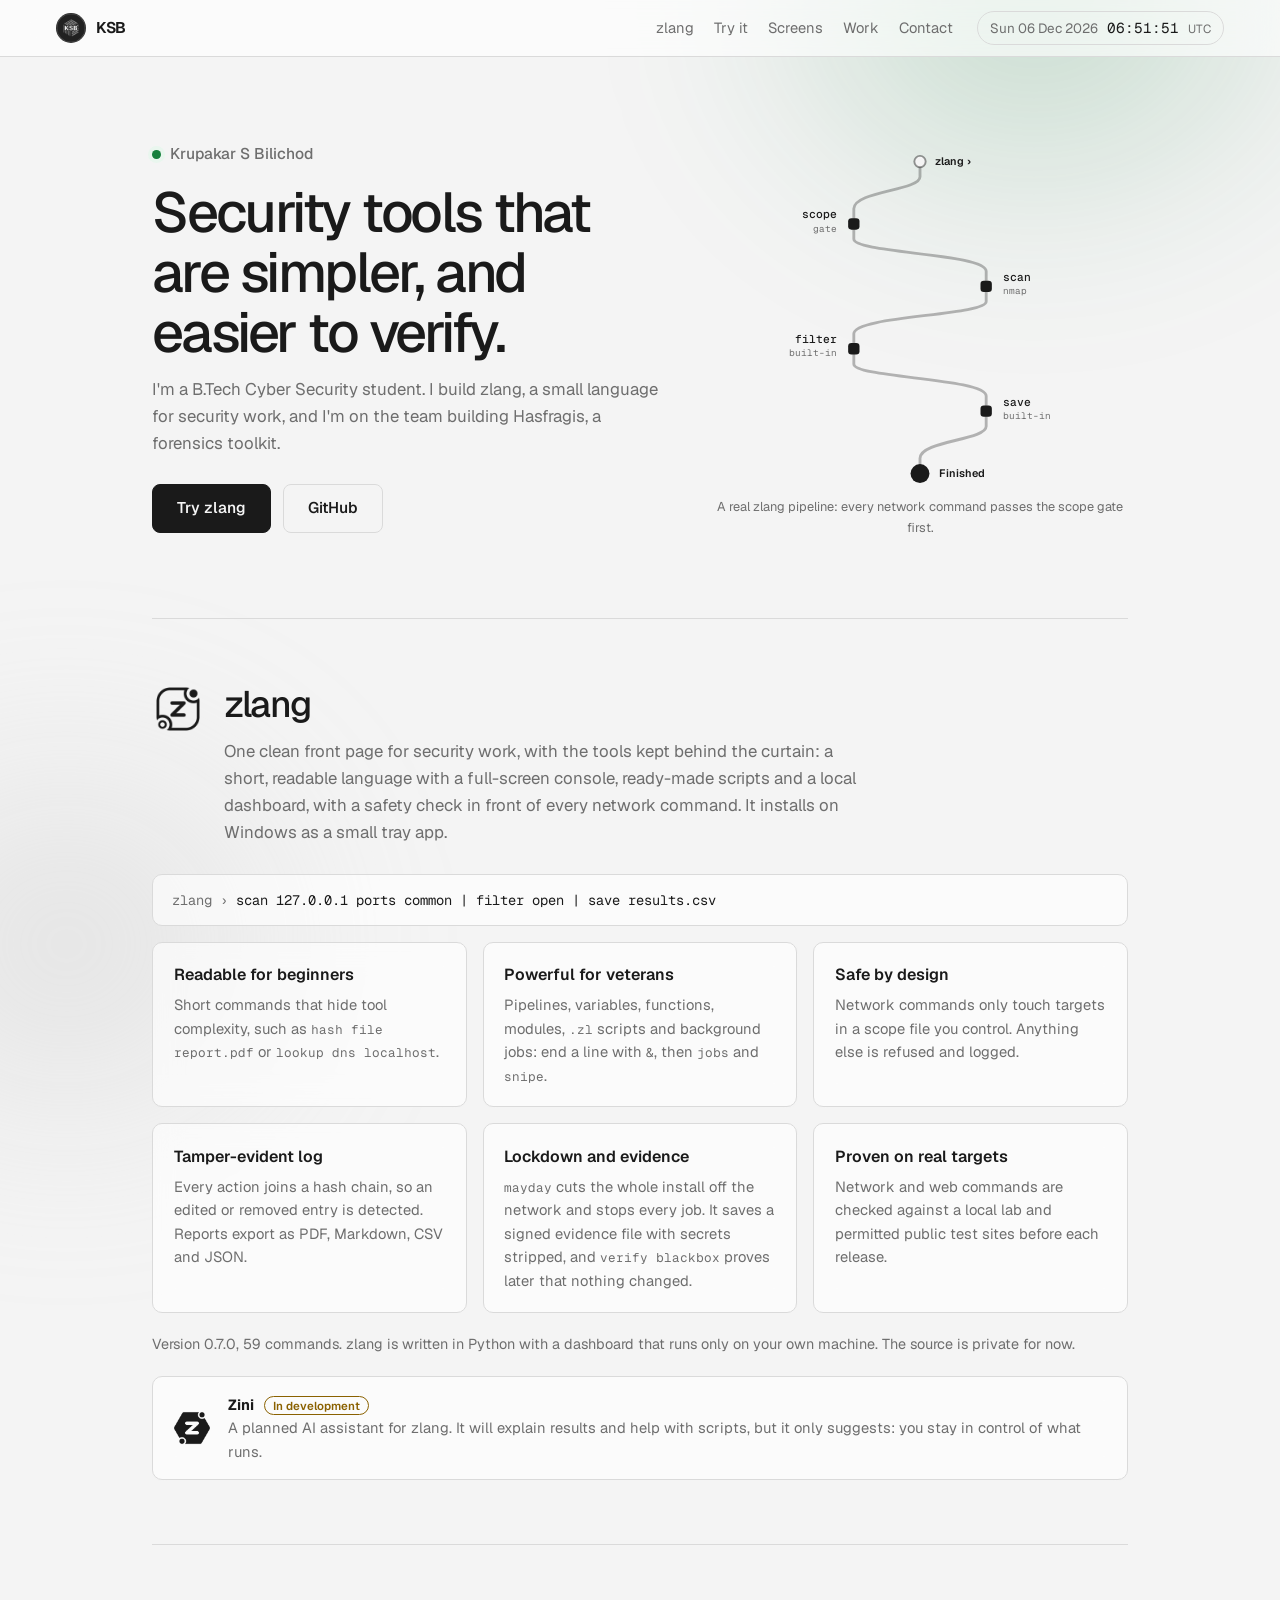
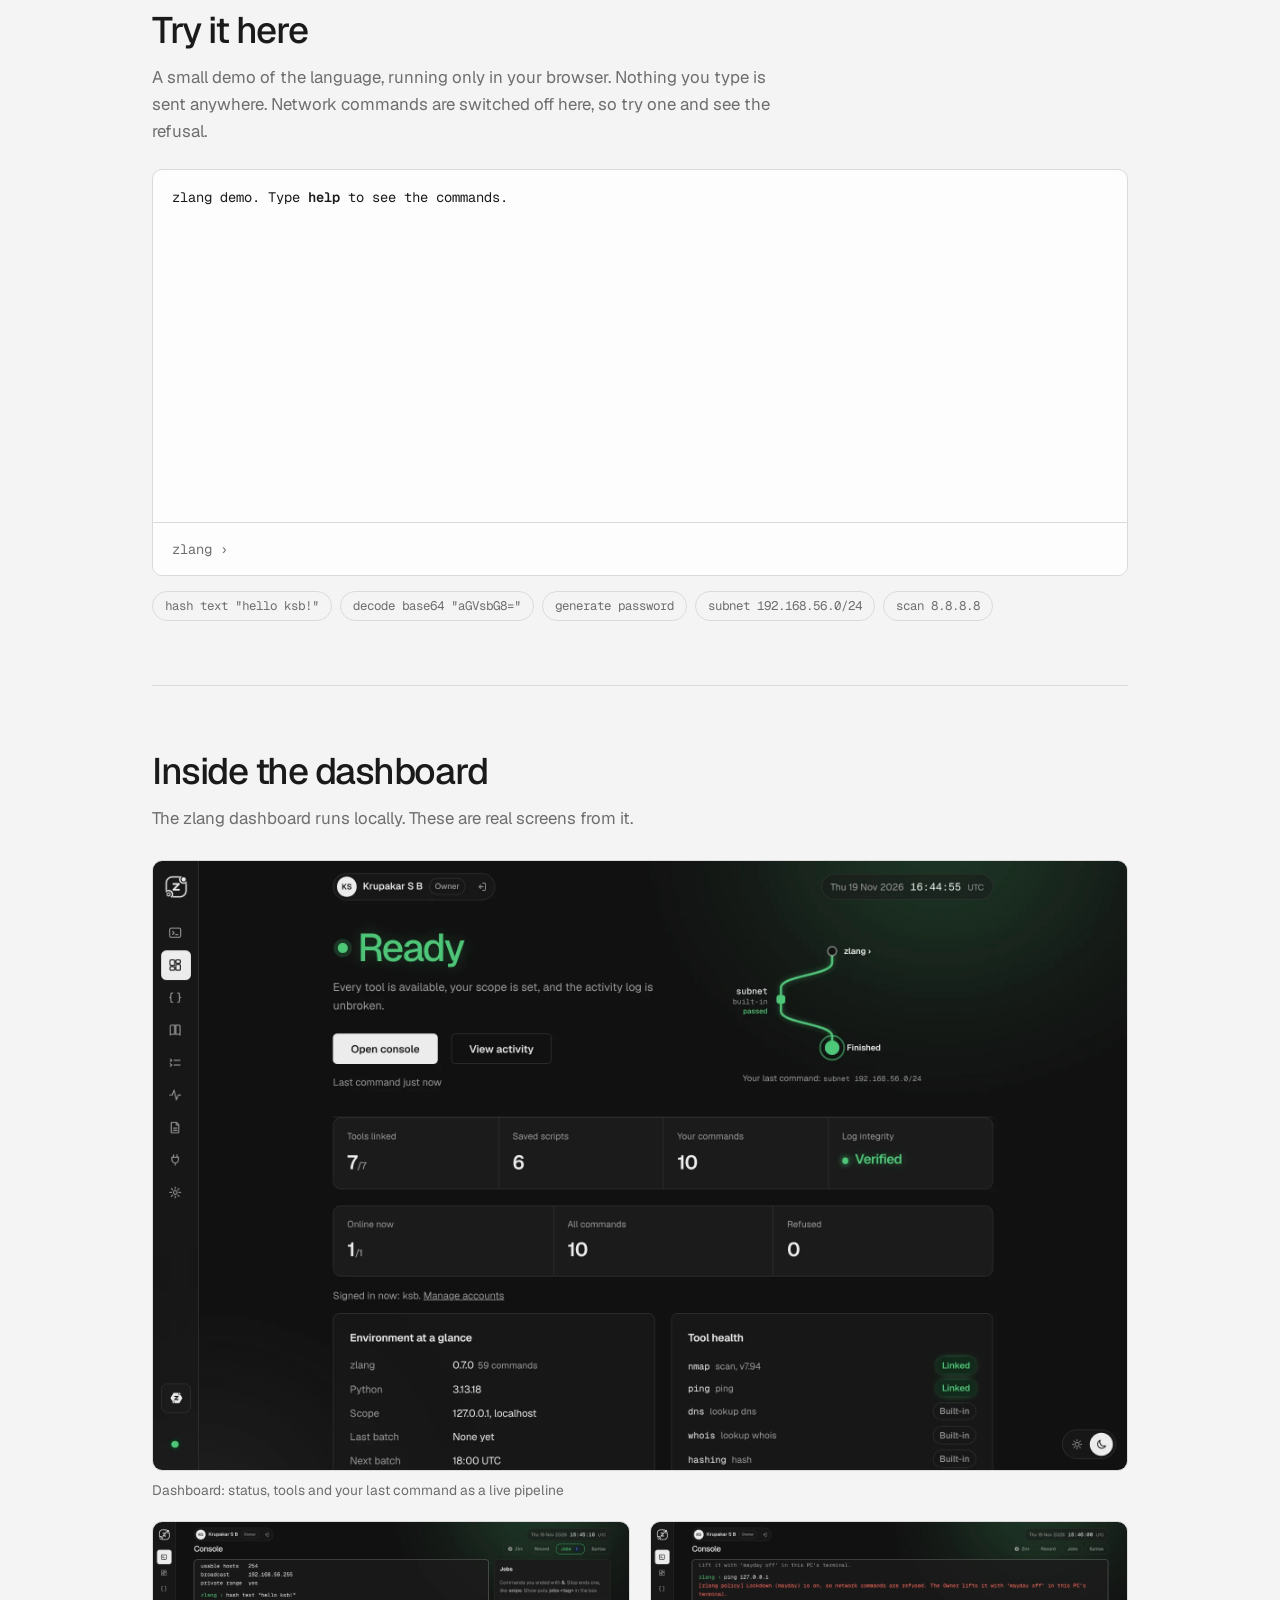
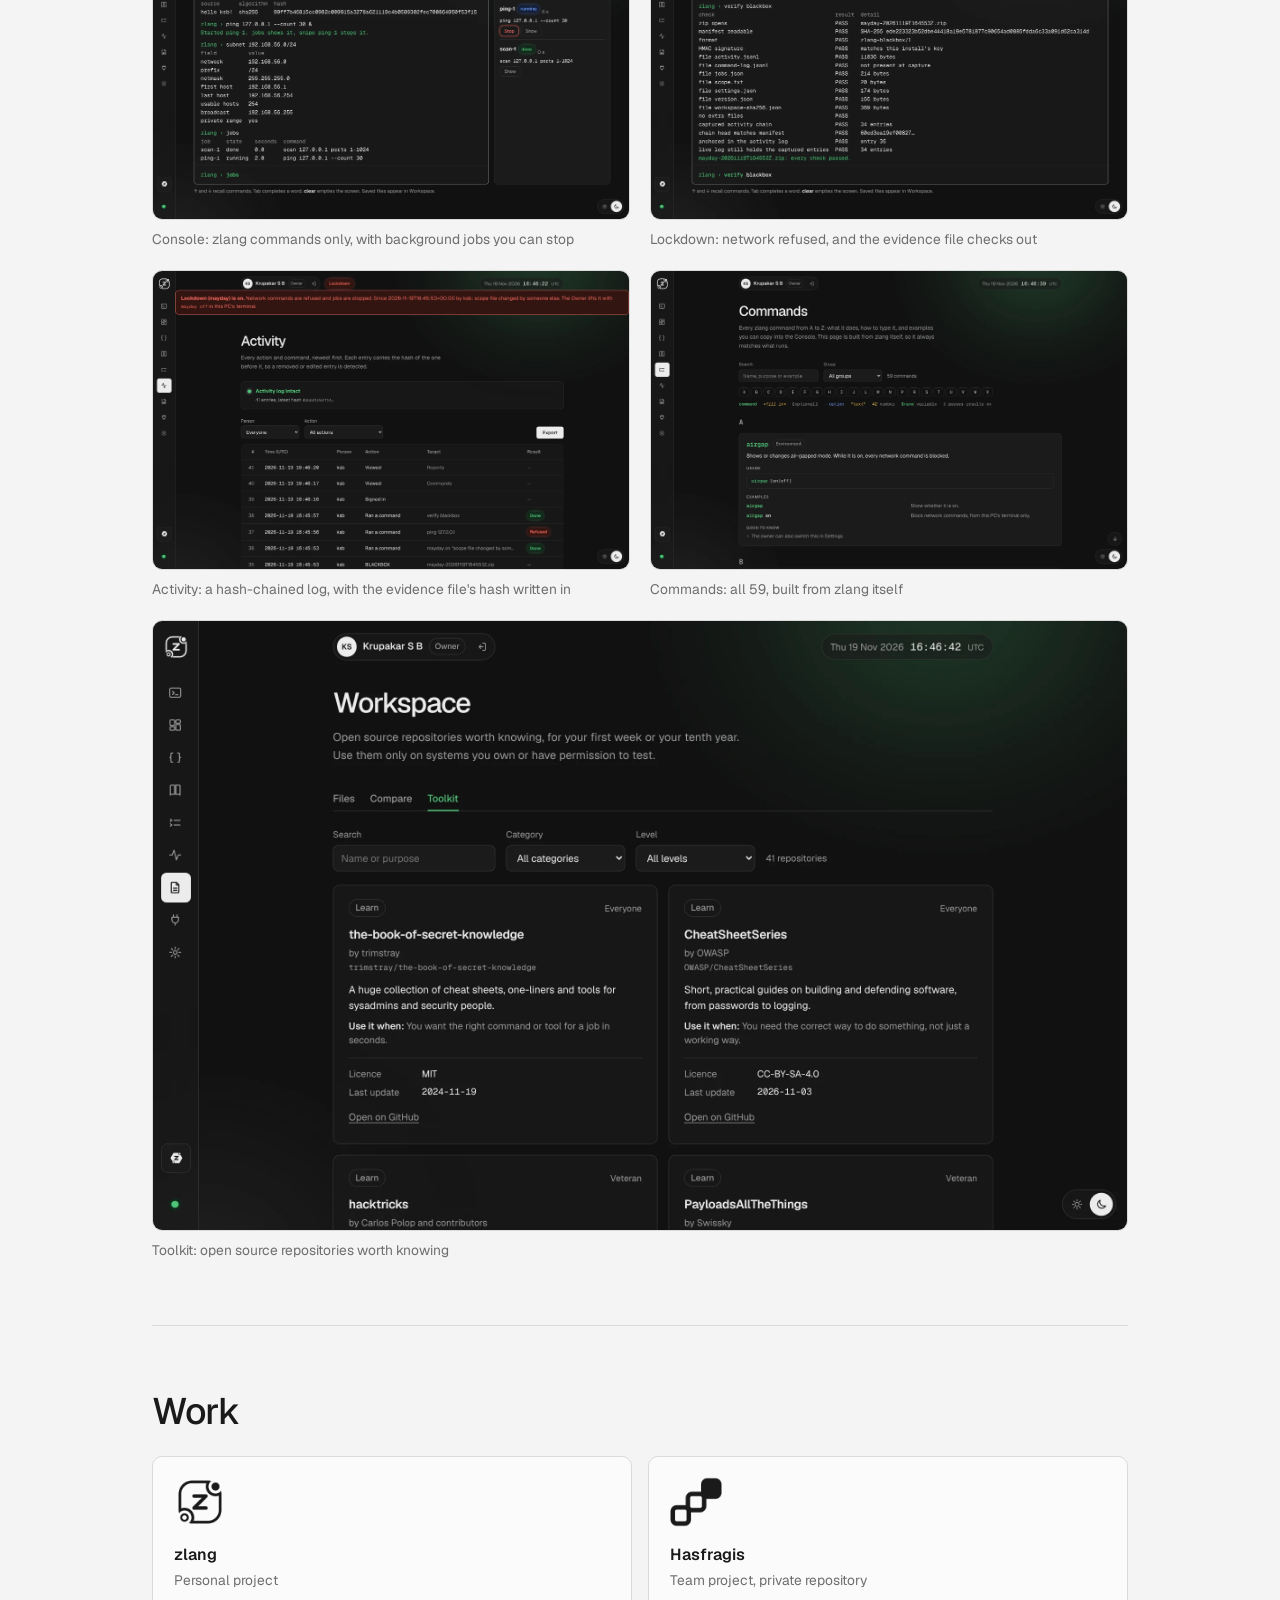
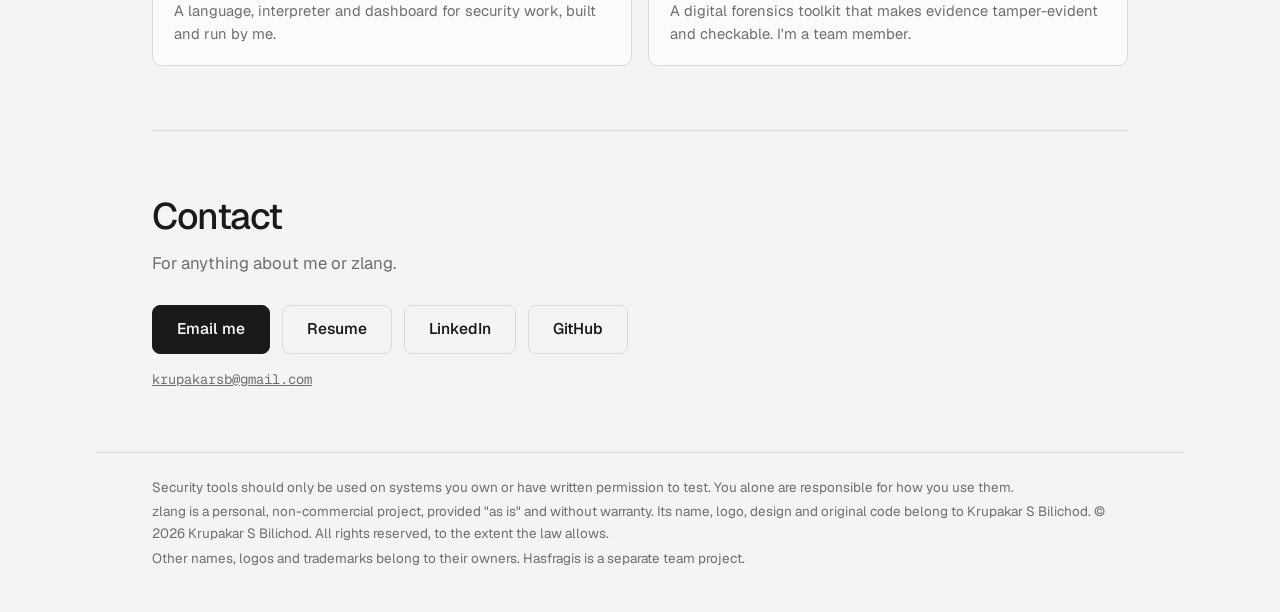
==== commit d445555d: "Update for zlang 0.7.0: new screens, lockdown and evidence, resume" ====
--- a/index.html
+++ b/index.html
@@ -63,17 +63,19 @@
       <span class="logo" role="img" aria-label="zlang logo"></span>
       <div>
         <h2>zlang</h2>
-        <p class="lede">One clean front page for security work, with the tools kept behind the curtain: a short, readable language with a full-screen console, ready-made scripts and a local dashboard, with a safety check in front of every network command.</p>
+        <p class="lede">One clean front page for security work, with the tools kept behind the curtain: a short, readable language with a full-screen console, ready-made scripts and a local dashboard, with a safety check in front of every network command. It installs on Windows as a small tray app.</p>
       </div>
     </div>
     <pre class="sample"><span class="p">zlang ›</span> scan 127.0.0.1 ports common | filter open | save results.csv</pre>
     <div class="cards">
       <article><h3>Readable for beginners</h3><p>Short commands that hide tool complexity, such as <code>hash file report.pdf</code> or <code>lookup dns localhost</code>.</p></article>
-      <article><h3>Powerful for veterans</h3><p>Pipelines, variables, <code>.zl</code> scripts, history and Tab completion, in the terminal or the browser.</p></article>
+      <article><h3>Powerful for veterans</h3><p>Pipelines, variables, functions, modules, <code>.zl</code> scripts and background jobs: end a line with <code>&amp;</code>, then <code>jobs</code> and <code>snipe</code>.</p></article>
       <article><h3>Safe by design</h3><p>Network commands only touch targets in a scope file you control. Anything else is refused and logged.</p></article>
       <article><h3>Tamper-evident log</h3><p>Every action joins a hash chain, so an edited or removed entry is detected. Reports export as PDF, Markdown, CSV and JSON.</p></article>
+      <article><h3>Lockdown and evidence</h3><p><code>mayday</code> cuts the whole install off the network and stops every job. It saves a signed evidence file with secrets stripped, and <code>verify blackbox</code> proves later that nothing changed.</p></article>
+      <article><h3>Proven on real targets</h3><p>Network and web commands are checked against a local lab and permitted public test sites before each release.</p></article>
     </div>
-    <p class="note">zlang is written in Python with a Flask dashboard that runs on your own machine. The source is private for now.</p>
+    <p class="note">Version 0.7.0, 59 commands. zlang is written in Python with a dashboard that runs only on your own machine. The source is private for now.</p>
     <div class="zini-note">
       <span class="logo zini" role="img" aria-label="Zini logo"></span>
       <p><b>Zini</b> <span class="soon">In development</span><br>A planned AI assistant for zlang. It will explain results and help with scripts, but it only suggests: you stay in control of what runs.</p>
@@ -104,8 +106,10 @@
     <p class="lede">The zlang dashboard runs locally. These are real screens from it.</p>
     <div class="shots">
       <figure class="wide"><img src="assets/shots/dashboard.webp" alt="zlang dashboard showing Ready status and a live pipeline" loading="lazy" width="2160" height="1350"><figcaption>Dashboard: status, tools and your last command as a live pipeline</figcaption></figure>
-      <figure><img src="assets/shots/terminal.webp" alt="zlang console running commands" loading="lazy" width="2160" height="1350"><figcaption>Console: zlang commands only, never a system shell</figcaption></figure>
-      <figure><img src="assets/shots/reports.webp" alt="Activity page with a hash-chained log" loading="lazy" width="2160" height="1350"><figcaption>Activity: a hash-chained log of every action</figcaption></figure>
+      <figure><img src="assets/shots/terminal.webp" alt="zlang console with a background ping job in the Jobs panel" loading="lazy" width="2160" height="1350"><figcaption>Console: zlang commands only, with background jobs you can stop</figcaption></figure>
+      <figure><img src="assets/shots/mayday.webp" alt="Console during a lockdown: ping refused, then verify blackbox passing every check" loading="lazy" width="2160" height="1350"><figcaption>Lockdown: network refused, and the evidence file checks out</figcaption></figure>
+      <figure><img src="assets/shots/reports.webp" alt="Activity page during a lockdown, with the BLACKBOX entry in the hash-chained log" loading="lazy" width="2160" height="1350"><figcaption>Activity: a hash-chained log, with the evidence file's hash written in</figcaption></figure>
+      <figure><img src="assets/shots/commands.webp" alt="Commands page listing all 59 commands with search and groups" loading="lazy" width="2160" height="1350"><figcaption>Commands: all 59, built from zlang itself</figcaption></figure>
       <figure class="wide"><img src="assets/shots/toolkit.webp" alt="Toolkit page listing open source repositories" loading="lazy" width="2160" height="1350"><figcaption>Toolkit: open source repositories worth knowing</figcaption></figure>
     </div>
   </section>
--- a/style.css
+++ b/style.css
@@ -58,7 +58,7 @@
 .sample { margin: 1.75rem 0 0; padding: 1rem 1.2rem; border: 1px solid var(--rule); border-radius: 10px; background: var(--glass);
           font: 400 .86rem var(--mono); overflow-x: auto; }
 .sample .p { color: var(--muted); }
-.cards { display: grid; grid-template-columns: repeat(auto-fit, minmax(14rem, 1fr)); gap: 1rem; margin-top: 1rem; }
+.cards { display: grid; grid-template-columns: repeat(auto-fit, minmax(16rem, 1fr)); gap: 1rem; margin-top: 1rem; }
 .cards article, .work article { padding: 1.2rem 1.3rem; border: 1px solid var(--rule); border-radius: 10px; background: var(--glass); backdrop-filter: blur(14px); }
 .cards p, .work p { margin: .35rem 0 0; color: var(--muted); font-size: .92rem; }
 .note { margin: 1.25rem 0 0; color: var(--muted); font-size: .9rem; }
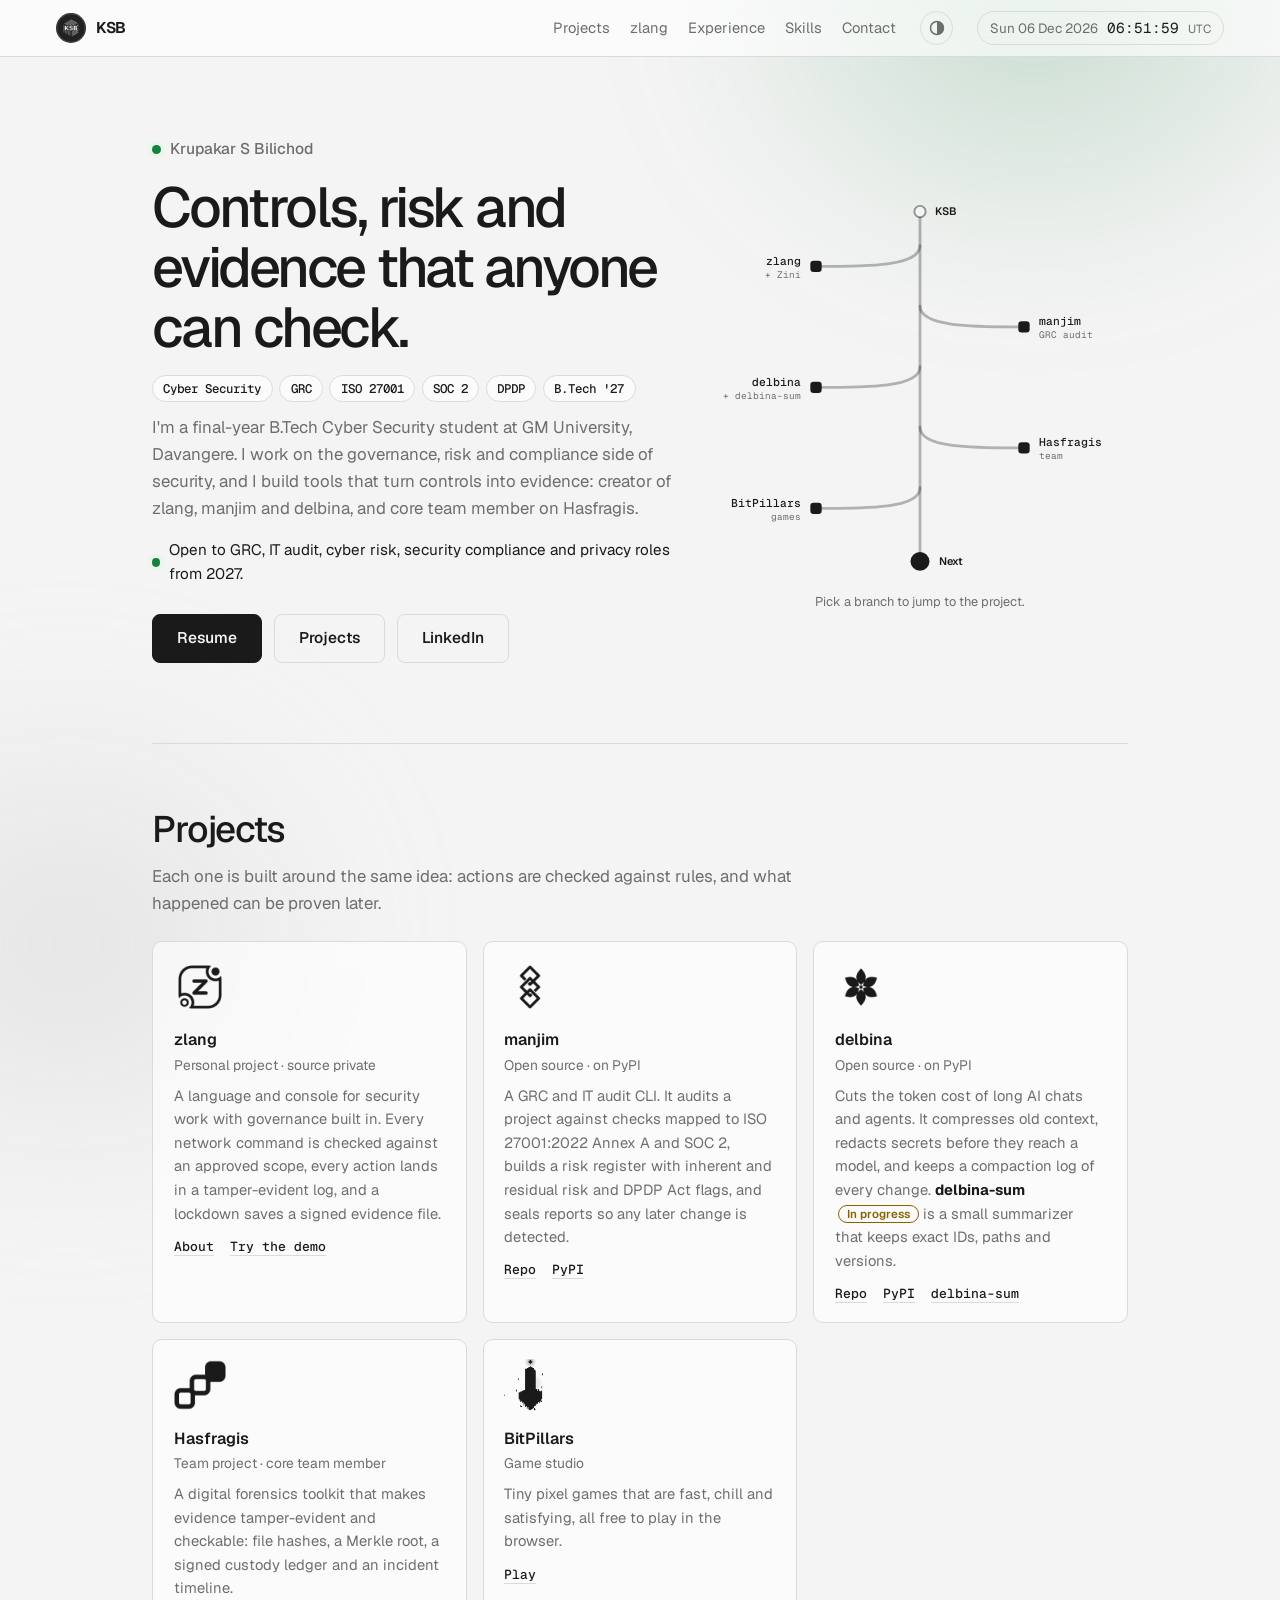
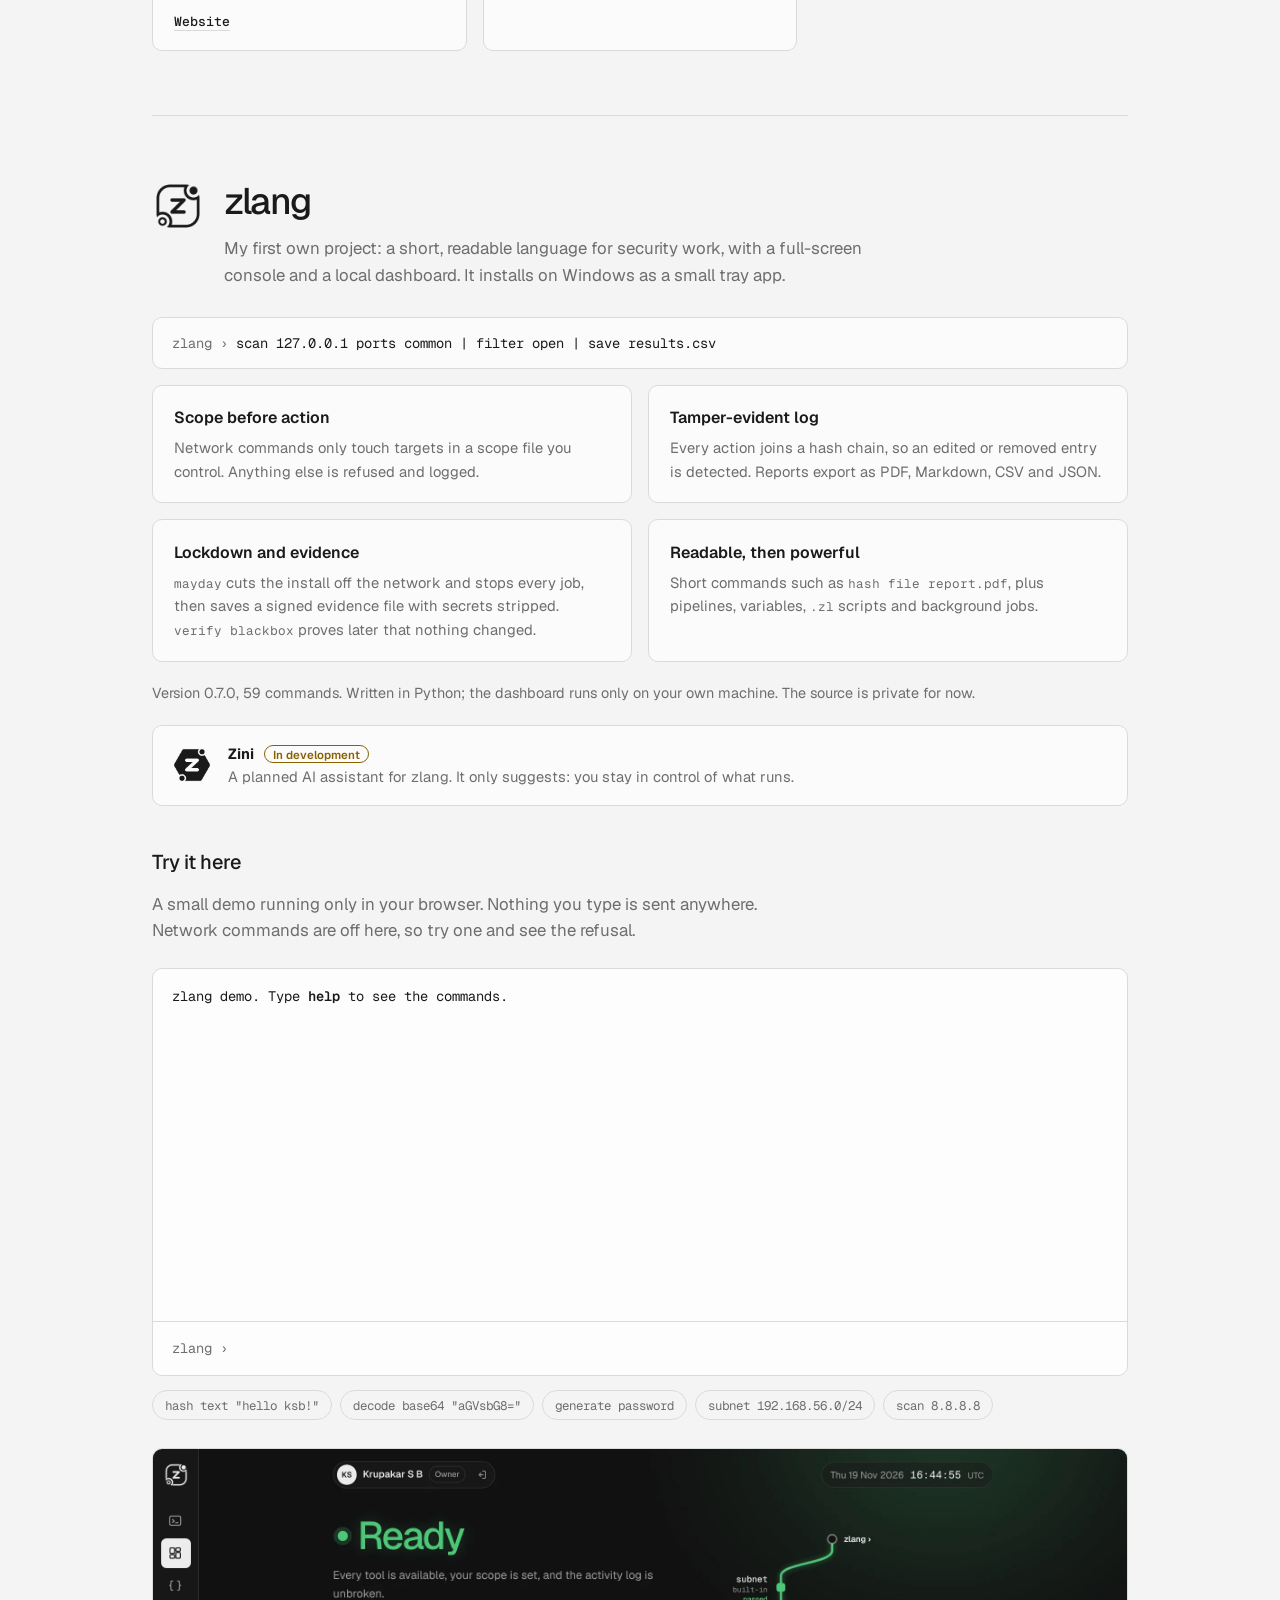
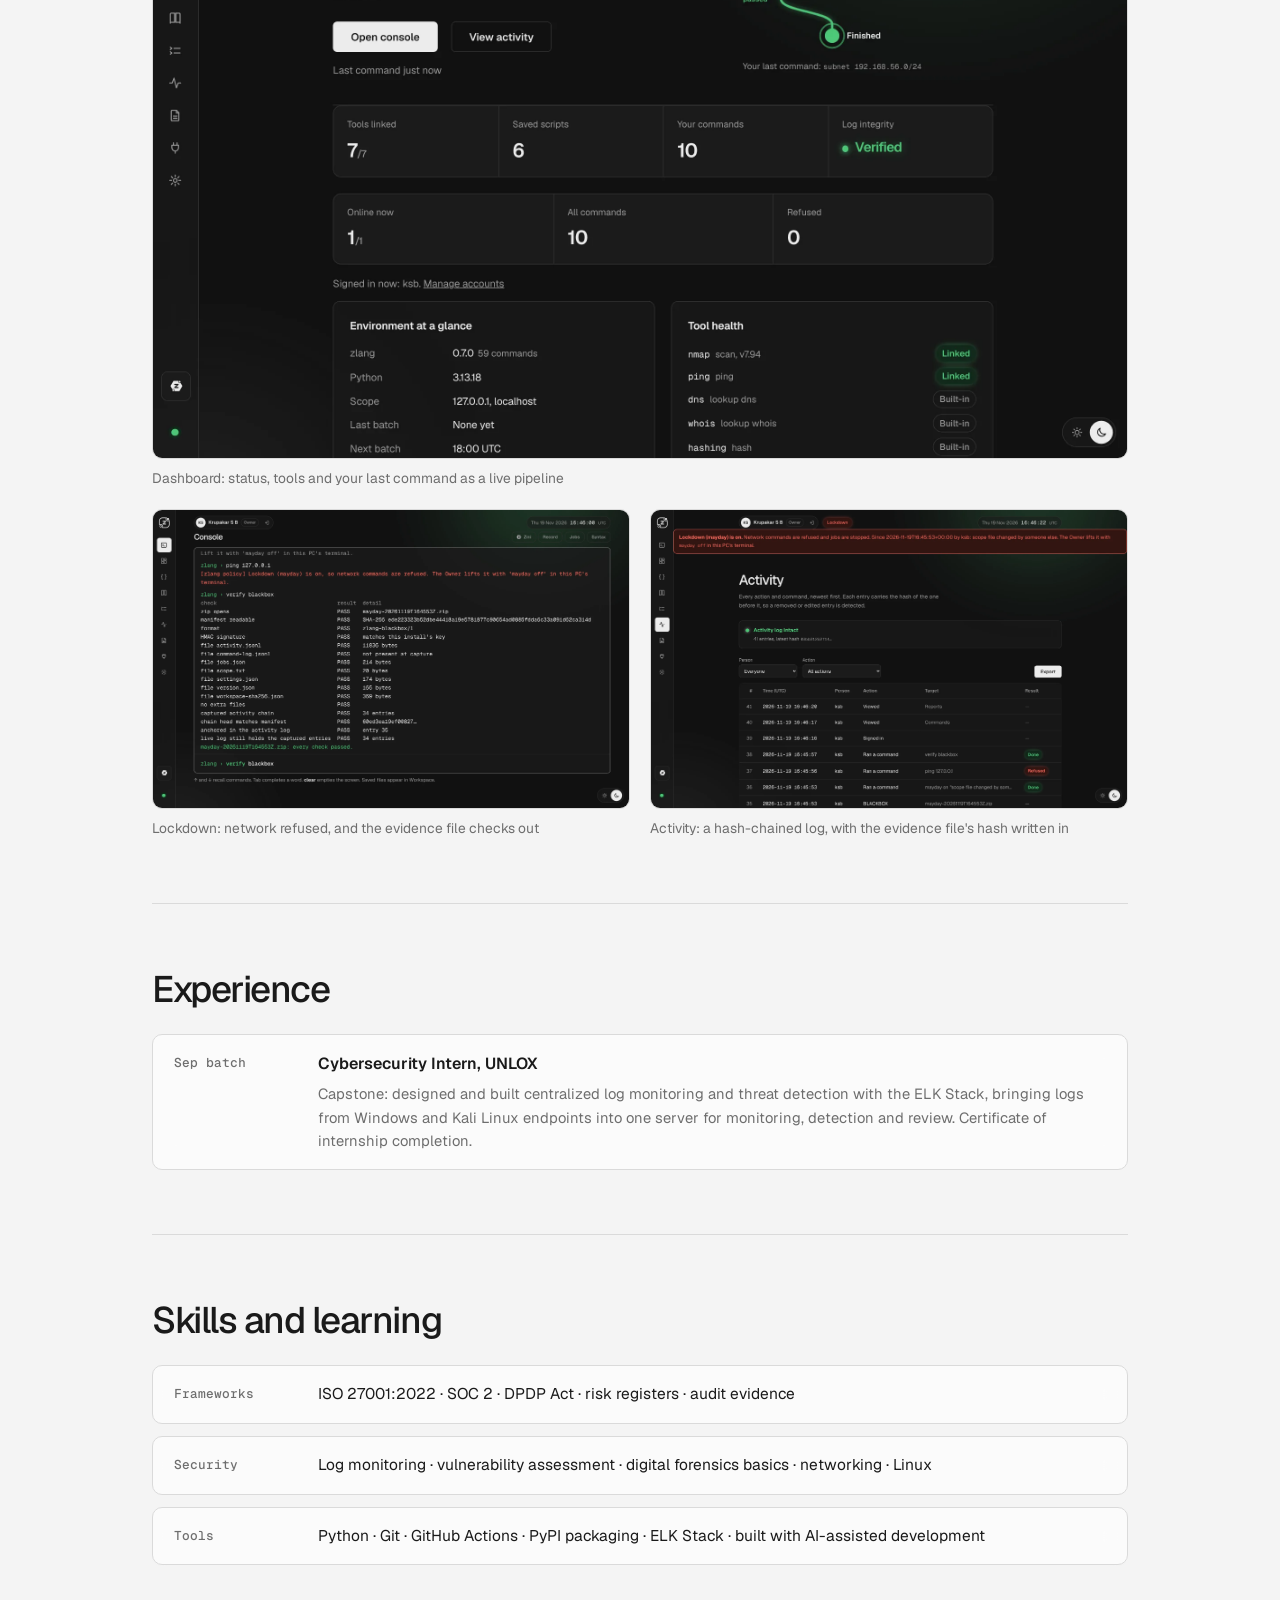
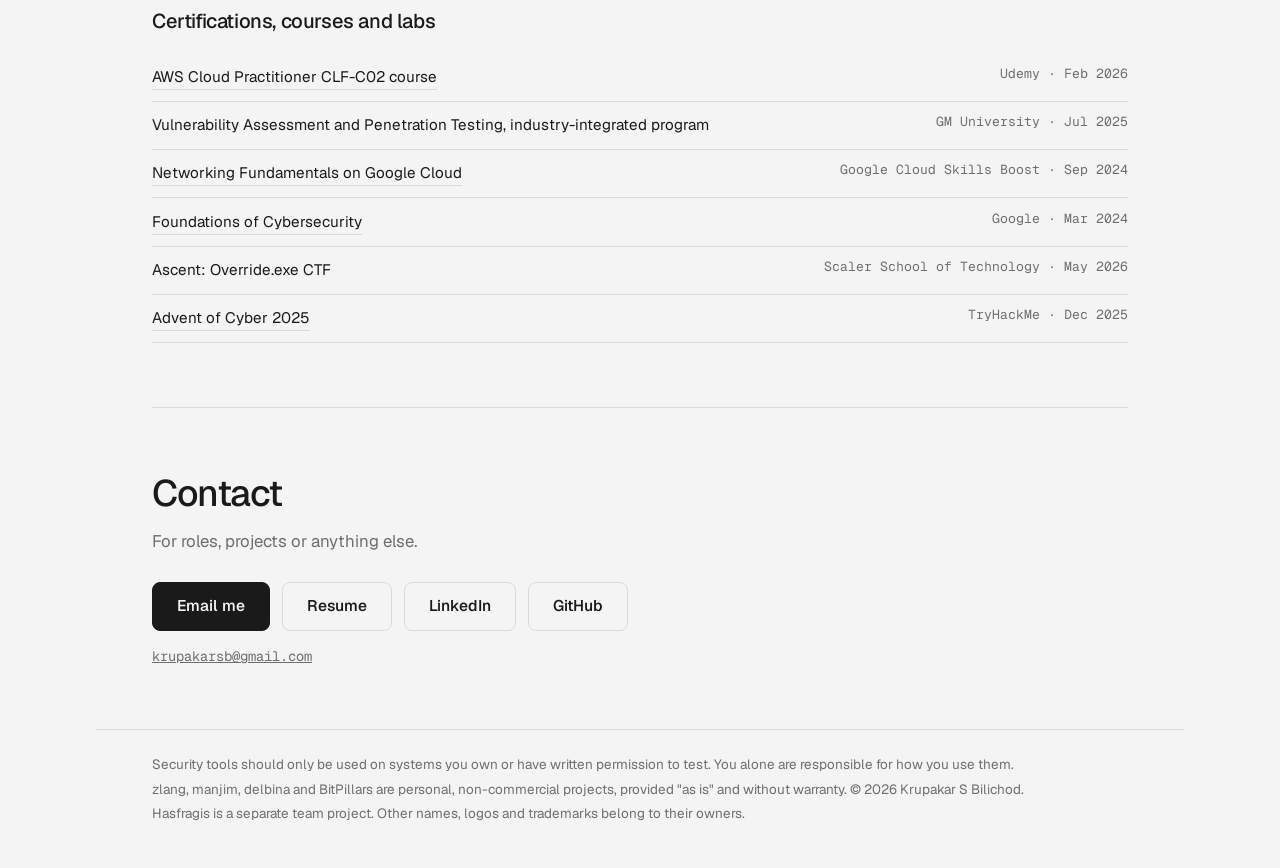
==== commit 23f7a35d: "Rebuild as KSB landing page: project tree, GRC positioning, light/dark toggle" ====
--- a/index.html
+++ b/index.html
@@ -5,21 +5,23 @@
 <meta name="viewport" content="width=device-width, initial-scale=1">
 <meta http-equiv="Content-Security-Policy" content="default-src 'none'; script-src 'self'; style-src 'self' 'unsafe-inline'; img-src 'self'; font-src 'self'; base-uri 'none'; form-action 'none'">
 <meta name="referrer" content="no-referrer">
-<meta name="description" content="Krupakar S Bilichod, cyber security student and creator of zlang, a language for security work.">
+<meta name="description" content="Krupakar S Bilichod (KSB): Cyber Security · GRC · ISO 27001 · SOC 2 · DPDP · B.Tech '27 · Creator of zlang, manjim & delbina · Hasfragis core team.">
 <title>Krupakar S Bilichod | KSB</title>
 <link rel="icon" href="assets/logo-ksb.png">
 <link rel="stylesheet" href="style.css">
+<script src="theme.js"></script>
 </head>
 <body>
 <header class="top">
   <a class="brand" href="#top" aria-label="KSB home"><img src="assets/logo-ksb.png" alt=""><span>KSB</span></a>
   <nav aria-label="Main">
+    <a href="#projects">Projects</a>
     <a href="#zlang">zlang</a>
-    <a href="#try">Try it</a>
-    <a href="#screens">Screens</a>
-    <a href="#work">Work</a>
+    <a href="#experience">Experience</a>
+    <a href="#skills">Skills</a>
     <a href="#contact">Contact</a>
   </nav>
+  <button class="theme" type="button" data-theme-toggle aria-label="Switch light or dark theme"><svg viewBox="0 0 16 16" aria-hidden="true"><circle cx="8" cy="8" r="6.5" fill="none" stroke="currentColor" stroke-width="1.5"/><path d="M8 1.5a6.5 6.5 0 0 1 0 13z" fill="currentColor"/></svg></button>
   <time class="clock" data-clock aria-label="Current time in UTC"><span data-date></span><span class="t" data-time>--:--:--</span><span class="z">UTC</span></time>
 </header>
 
@@ -27,35 +29,95 @@
   <section class="hero">
     <div>
       <p class="eyebrow"><span class="dot"></span>Krupakar S Bilichod</p>
-      <h1>Security tools that are simpler, and easier to verify.</h1>
-      <p class="lede">I'm a B.Tech Cyber Security student. I build zlang, a small language for security work, and I'm on the team building Hasfragis, a forensics toolkit.</p>
+      <h1>Controls, risk and evidence that anyone can check.</h1>
+      <ul class="tags" aria-label="Focus">
+        <li>Cyber Security</li><li>GRC</li><li>ISO 27001</li><li>SOC 2</li><li>DPDP</li><li>B.Tech '27</li>
+      </ul>
+      <p class="lede">I'm a final-year B.Tech Cyber Security student at GM University, Davangere. I work on the governance, risk and compliance side of security, and I build tools that turn controls into evidence: creator of zlang, manjim and delbina, and core team member on Hasfragis.</p>
+      <p class="open"><span class="dot"></span>Open to GRC, IT audit, cyber risk, security compliance and privacy roles from 2027.</p>
       <div class="actions">
-        <a class="btn" href="#try">Try zlang</a>
-        <a class="btn ghost" href="https://github.com/krupakarsb" rel="noopener noreferrer">GitHub</a>
+        <a class="btn" href="assets/Krupakar-S-Bilichod-Resume.pdf">Resume</a>
+        <a class="btn ghost" href="#projects">Projects</a>
+        <a class="btn ghost" href="https://www.linkedin.com/in/krupakarsb" rel="noopener noreferrer">LinkedIn</a>
       </div>
     </div>
-    <figure class="flow" aria-label="A zlang command passing the scope gate, then each tool, then finishing">
-      <svg viewBox="0 0 440 372" role="img">
-        <title>scan, filter and save, passing the scope gate first</title>
-        <path class="wire" d="M220,26 V42 C220,57 150,57 150,76 V92"/>
-        <path class="wire" d="M150,92 V108 C150,123 290,123 290,142 V158"/>
-        <path class="wire" d="M290,158 V174 C290,189 150,189 150,208 V224"/>
-        <path class="wire" d="M150,224 V240 C150,255 290,255 290,274 V290"/>
-        <path class="wire" d="M290,290 V306 C290,321 220,321 220,340 V356"/>
-        <path class="charge" style="--i:0" pathLength="100" d="M220,26 V42 C220,57 150,57 150,76 V92"/>
-        <path class="charge" style="--i:1" pathLength="100" d="M150,92 V108 C150,123 290,123 290,142 V158"/>
-        <path class="charge" style="--i:2" pathLength="100" d="M290,158 V174 C290,189 150,189 150,208 V224"/>
-        <path class="charge" style="--i:3" pathLength="100" d="M150,224 V240 C150,255 290,255 290,274 V290"/>
-        <path class="charge" style="--i:4" pathLength="100" d="M290,290 V306 C290,321 220,321 220,340 V356"/>
-        <circle class="start" cx="220" cy="26" r="6"/><text class="label" x="236" y="30">zlang ›</text>
-        <g class="stage" style="--i:1"><rect x="144" y="86" width="12" height="12" rx="3.5"/><text class="name" x="132" y="86" text-anchor="end">scope</text><text class="tool" x="132" y="100" text-anchor="end">gate</text></g>
-        <g class="stage" style="--i:2"><rect x="284" y="152" width="12" height="12" rx="3.5"/><text class="name" x="308" y="152">scan</text><text class="tool" x="308" y="166">nmap</text></g>
-        <g class="stage" style="--i:3"><rect x="144" y="218" width="12" height="12" rx="3.5"/><text class="name" x="132" y="218" text-anchor="end">filter</text><text class="tool" x="132" y="232" text-anchor="end">built-in</text></g>
-        <g class="stage" style="--i:4"><rect x="284" y="284" width="12" height="12" rx="3.5"/><text class="name" x="308" y="284">save</text><text class="tool" x="308" y="298">built-in</text></g>
-        <g class="end" style="--i:5"><circle class="halo" cx="220" cy="356" r="11"/><circle class="core" cx="220" cy="356" r="10"/><text class="label" x="240" y="360">Finished</text></g>
+    <figure class="flow tree" aria-label="Project tree: KSB branching to zlang, manjim, delbina, Hasfragis and BitPillars">
+      <svg viewBox="0 0 440 420" role="group">
+        <title>KSB project tree</title>
+        <path class="wire" d="M220,26 V386"/>
+        <path class="wire" d="M220,62 C220,84 165,84 110,84"/>
+        <path class="wire" d="M220,126 C220,148 275,148 330,148"/>
+        <path class="wire" d="M220,190 C220,212 165,212 110,212"/>
+        <path class="wire" d="M220,254 C220,276 275,276 330,276"/>
+        <path class="wire" d="M220,318 C220,340 165,340 110,340"/>
+        <path class="charge" style="--i:0" pathLength="100" d="M220,26 V62"/>
+        <path class="charge" style="--i:1" pathLength="100" d="M220,62 V126"/>
+        <path class="charge" style="--i:2" pathLength="100" d="M220,126 V190"/>
+        <path class="charge" style="--i:3" pathLength="100" d="M220,190 V254"/>
+        <path class="charge" style="--i:4" pathLength="100" d="M220,254 V318"/>
+        <path class="charge" style="--i:5" pathLength="100" d="M220,318 V386"/>
+        <path class="charge" style="--i:.6" pathLength="100" d="M220,62 C220,84 165,84 110,84"/>
+        <path class="charge" style="--i:1.6" pathLength="100" d="M220,126 C220,148 275,148 330,148"/>
+        <path class="charge" style="--i:2.6" pathLength="100" d="M220,190 C220,212 165,212 110,212"/>
+        <path class="charge" style="--i:3.6" pathLength="100" d="M220,254 C220,276 275,276 330,276"/>
+        <path class="charge" style="--i:4.6" pathLength="100" d="M220,318 C220,340 165,340 110,340"/>
+        <circle class="start" cx="220" cy="26" r="6"/><text class="label" x="236" y="30">KSB</text>
+        <g class="stage node" style="--i:1.2" tabindex="0" role="link" data-node="zlang" aria-label="zlang: go to project">
+          <rect class="hit" x="8" y="64" width="118" height="40"/><rect x="104" y="78" width="12" height="12" rx="3.5"/>
+          <text class="name" x="94" y="82" text-anchor="end">zlang</text><text class="tool" x="94" y="96" text-anchor="end">+ Zini</text></g>
+        <g class="stage node" style="--i:2.2" tabindex="0" role="link" data-node="manjim" aria-label="manjim: go to project">
+          <rect class="hit" x="314" y="128" width="122" height="40"/><rect x="324" y="142" width="12" height="12" rx="3.5"/>
+          <text class="name" x="346" y="146">manjim</text><text class="tool" x="346" y="160">GRC audit</text></g>
+        <g class="stage node" style="--i:3.2" tabindex="0" role="link" data-node="delbina" aria-label="delbina: go to project">
+          <rect class="hit" x="8" y="192" width="118" height="40"/><rect x="104" y="206" width="12" height="12" rx="3.5"/>
+          <text class="name" x="94" y="210" text-anchor="end">delbina</text><text class="tool" x="94" y="224" text-anchor="end">+ delbina-sum</text></g>
+        <g class="stage node" style="--i:4.2" tabindex="0" role="link" data-node="hasfragis" aria-label="Hasfragis: go to project">
+          <rect class="hit" x="314" y="256" width="122" height="40"/><rect x="324" y="270" width="12" height="12" rx="3.5"/>
+          <text class="name" x="346" y="274">Hasfragis</text><text class="tool" x="346" y="288">team</text></g>
+        <g class="stage node" style="--i:5.2" tabindex="0" role="link" data-node="bitpillars" aria-label="BitPillars: go to project">
+          <rect class="hit" x="8" y="320" width="118" height="40"/><rect x="104" y="334" width="12" height="12" rx="3.5"/>
+          <text class="name" x="94" y="338" text-anchor="end">BitPillars</text><text class="tool" x="94" y="352" text-anchor="end">games</text></g>
+        <g class="end" style="--i:6"><circle class="halo" cx="220" cy="396" r="11"/><circle class="core" cx="220" cy="396" r="10"/><text class="label" x="240" y="400">Next</text></g>
       </svg>
-      <figcaption>A real zlang pipeline: every network command passes the scope gate first.</figcaption>
+      <figcaption data-tree-caption>Pick a branch to jump to the project.</figcaption>
     </figure>
+  </section>
+
+  <section id="projects" class="section">
+    <h2>Projects</h2>
+    <p class="lede">Each one is built around the same idea: actions are checked against rules, and what happened can be proven later.</p>
+    <div class="work">
+      <article id="p-zlang">
+        <span class="logo" role="img" aria-label="zlang logo"></span>
+        <h3>zlang</h3><p class="kind">Personal project · source private</p>
+        <p>A language and console for security work with governance built in. Every network command is checked against an approved scope, every action lands in a tamper-evident log, and a lockdown saves a signed evidence file.</p>
+        <p class="links"><a href="#zlang">About</a><a href="#try">Try the demo</a></p>
+      </article>
+      <article id="p-manjim">
+        <span class="logo manjim" role="img" aria-label="manjim logo"></span>
+        <h3>manjim</h3><p class="kind">Open source · on PyPI</p>
+        <p>A GRC and IT audit CLI. It audits a project against checks mapped to ISO 27001:2022 Annex A and SOC 2, builds a risk register with inherent and residual risk and DPDP Act flags, and seals reports so any later change is detected.</p>
+        <p class="links"><a href="https://github.com/manjim-dev/manjim" rel="noopener noreferrer">Repo</a><a href="https://pypi.org/project/manjim/" rel="noopener noreferrer">PyPI</a></p>
+      </article>
+      <article id="p-delbina">
+        <span class="logo delbina" role="img" aria-label="delbina logo"></span>
+        <h3>delbina</h3><p class="kind">Open source · on PyPI</p>
+        <p>Cuts the token cost of long AI chats and agents. It compresses old context, redacts secrets before they reach a model, and keeps a compaction log of every change. <b>delbina-sum</b> <span class="soon">In progress</span> is a small summarizer that keeps exact IDs, paths and versions.</p>
+        <p class="links"><a href="https://github.com/delbina/delbina" rel="noopener noreferrer">Repo</a><a href="https://pypi.org/project/delbina/" rel="noopener noreferrer">PyPI</a><a href="https://github.com/delbina/delbina-sum" rel="noopener noreferrer">delbina-sum</a></p>
+      </article>
+      <article id="p-hasfragis">
+        <span class="logo hasfragis" role="img" aria-label="Hasfragis logo"></span>
+        <h3>Hasfragis</h3><p class="kind">Team project · core team member</p>
+        <p>A digital forensics toolkit that makes evidence tamper-evident and checkable: file hashes, a Merkle root, a signed custody ledger and an incident timeline.</p>
+        <p class="links"><a href="https://hasfragis.github.io" rel="noopener noreferrer">Website</a></p>
+      </article>
+      <article id="p-bitpillars">
+        <span class="logo bitpillars" role="img" aria-label="BitPillars logo"></span>
+        <h3>BitPillars</h3><p class="kind">Game studio</p>
+        <p>Tiny pixel games that are fast, chill and satisfying, all free to play in the browser.</p>
+        <p class="links"><a href="https://krupakarsb.github.io/bitpillars/">Play</a></p>
+      </article>
+    </div>
   </section>
 
   <section id="zlang" class="section">
@@ -63,28 +125,24 @@
       <span class="logo" role="img" aria-label="zlang logo"></span>
       <div>
         <h2>zlang</h2>
-        <p class="lede">One clean front page for security work, with the tools kept behind the curtain: a short, readable language with a full-screen console, ready-made scripts and a local dashboard, with a safety check in front of every network command. It installs on Windows as a small tray app.</p>
+        <p class="lede">My first own project: a short, readable language for security work, with a full-screen console and a local dashboard. It installs on Windows as a small tray app.</p>
       </div>
     </div>
     <pre class="sample"><span class="p">zlang ›</span> scan 127.0.0.1 ports common | filter open | save results.csv</pre>
     <div class="cards">
-      <article><h3>Readable for beginners</h3><p>Short commands that hide tool complexity, such as <code>hash file report.pdf</code> or <code>lookup dns localhost</code>.</p></article>
-      <article><h3>Powerful for veterans</h3><p>Pipelines, variables, functions, modules, <code>.zl</code> scripts and background jobs: end a line with <code>&amp;</code>, then <code>jobs</code> and <code>snipe</code>.</p></article>
-      <article><h3>Safe by design</h3><p>Network commands only touch targets in a scope file you control. Anything else is refused and logged.</p></article>
+      <article><h3>Scope before action</h3><p>Network commands only touch targets in a scope file you control. Anything else is refused and logged.</p></article>
       <article><h3>Tamper-evident log</h3><p>Every action joins a hash chain, so an edited or removed entry is detected. Reports export as PDF, Markdown, CSV and JSON.</p></article>
-      <article><h3>Lockdown and evidence</h3><p><code>mayday</code> cuts the whole install off the network and stops every job. It saves a signed evidence file with secrets stripped, and <code>verify blackbox</code> proves later that nothing changed.</p></article>
-      <article><h3>Proven on real targets</h3><p>Network and web commands are checked against a local lab and permitted public test sites before each release.</p></article>
-    </div>
-    <p class="note">Version 0.7.0, 59 commands. zlang is written in Python with a dashboard that runs only on your own machine. The source is private for now.</p>
+      <article><h3>Lockdown and evidence</h3><p><code>mayday</code> cuts the install off the network and stops every job, then saves a signed evidence file with secrets stripped. <code>verify blackbox</code> proves later that nothing changed.</p></article>
+      <article><h3>Readable, then powerful</h3><p>Short commands such as <code>hash file report.pdf</code>, plus pipelines, variables, <code>.zl</code> scripts and background jobs.</p></article>
+    </div>
+    <p class="note">Version 0.7.0, 59 commands. Written in Python; the dashboard runs only on your own machine. The source is private for now.</p>
     <div class="zini-note">
       <span class="logo zini" role="img" aria-label="Zini logo"></span>
-      <p><b>Zini</b> <span class="soon">In development</span><br>A planned AI assistant for zlang. It will explain results and help with scripts, but it only suggests: you stay in control of what runs.</p>
-    </div>
-  </section>
-
-  <section id="try" class="section">
-    <h2>Try it here</h2>
-    <p class="lede">A small demo of the language, running only in your browser. Nothing you type is sent anywhere. Network commands are switched off here, so try one and see the refusal.</p>
+      <p><b>Zini</b> <span class="soon">In development</span><br>A planned AI assistant for zlang. It only suggests: you stay in control of what runs.</p>
+    </div>
+
+    <h3 id="try" class="sub">Try it here</h3>
+    <p class="lede">A small demo running only in your browser. Nothing you type is sent anywhere. Network commands are off here, so try one and see the refusal.</p>
     <div class="term" data-term>
       <div class="term-out" data-out aria-live="polite"><p>zlang demo. Type <b>help</b> to see the commands.</p></div>
       <form class="term-in" data-form autocomplete="off">
@@ -99,40 +157,46 @@
       <button type="button" data-try="subnet 192.168.56.0/24">subnet 192.168.56.0/24</button>
       <button type="button" data-try="scan 8.8.8.8">scan 8.8.8.8</button>
     </div>
-  </section>
-
-  <section id="screens" class="section">
-    <h2>Inside the dashboard</h2>
-    <p class="lede">The zlang dashboard runs locally. These are real screens from it.</p>
+
     <div class="shots">
       <figure class="wide"><img src="assets/shots/dashboard.webp" alt="zlang dashboard showing Ready status and a live pipeline" loading="lazy" width="2160" height="1350"><figcaption>Dashboard: status, tools and your last command as a live pipeline</figcaption></figure>
-      <figure><img src="assets/shots/terminal.webp" alt="zlang console with a background ping job in the Jobs panel" loading="lazy" width="2160" height="1350"><figcaption>Console: zlang commands only, with background jobs you can stop</figcaption></figure>
       <figure><img src="assets/shots/mayday.webp" alt="Console during a lockdown: ping refused, then verify blackbox passing every check" loading="lazy" width="2160" height="1350"><figcaption>Lockdown: network refused, and the evidence file checks out</figcaption></figure>
       <figure><img src="assets/shots/reports.webp" alt="Activity page during a lockdown, with the BLACKBOX entry in the hash-chained log" loading="lazy" width="2160" height="1350"><figcaption>Activity: a hash-chained log, with the evidence file's hash written in</figcaption></figure>
-      <figure><img src="assets/shots/commands.webp" alt="Commands page listing all 59 commands with search and groups" loading="lazy" width="2160" height="1350"><figcaption>Commands: all 59, built from zlang itself</figcaption></figure>
-      <figure class="wide"><img src="assets/shots/toolkit.webp" alt="Toolkit page listing open source repositories" loading="lazy" width="2160" height="1350"><figcaption>Toolkit: open source repositories worth knowing</figcaption></figure>
-    </div>
-  </section>
-
-  <section id="work" class="section">
-    <h2>Work</h2>
-    <div class="work">
+    </div>
+  </section>
+
+  <section id="experience" class="section">
+    <h2>Experience</h2>
+    <div class="rows">
       <article>
-        <span class="logo" role="img" aria-label="zlang logo"></span>
-        <h3>zlang</h3><p class="kind">Personal project</p>
-        <p>A language, interpreter and dashboard for security work, built and run by me.</p>
-      </article>
-      <article>
-        <span class="logo hasfragis" role="img" aria-label="Hasfragis logo"></span>
-        <h3>Hasfragis</h3><p class="kind">Team project, private repository</p>
-        <p>A digital forensics toolkit that makes evidence tamper-evident and checkable. I'm a team member.</p>
-      </article>
-    </div>
+        <p class="when">Sep batch</p>
+        <div><h3>Cybersecurity Intern, UNLOX</h3>
+        <p>Capstone: designed and built centralized log monitoring and threat detection with the ELK Stack, bringing logs from Windows and Kali Linux endpoints into one server for monitoring, detection and review. Certificate of internship completion.</p></div>
+      </article>
+    </div>
+  </section>
+
+  <section id="skills" class="section">
+    <h2>Skills and learning</h2>
+    <div class="rows">
+      <article><p class="when">Frameworks</p><p>ISO 27001:2022 · SOC 2 · DPDP Act · risk registers · audit evidence</p></article>
+      <article><p class="when">Security</p><p>Log monitoring · vulnerability assessment · digital forensics basics · networking · Linux</p></article>
+      <article><p class="when">Tools</p><p>Python · Git · GitHub Actions · PyPI packaging · ELK Stack · built with AI-assisted development</p></article>
+    </div>
+    <h3 class="sub">Certifications, courses and labs</h3>
+    <ul class="list">
+      <li><a href="https://www.udemy.com/certificate/UC-7411b92f-67b3-411b-8fca-2a8654aba6c2/" rel="noopener noreferrer">AWS Cloud Practitioner CLF-C02 course</a><span>Udemy · Feb 2026</span></li>
+      <li>Vulnerability Assessment and Penetration Testing, industry-integrated program<span>GM University · Jul 2025</span></li>
+      <li><a href="https://www.cloudskillsboost.google/public_profiles/b478eca2-c6cd-421d-a5d9-c17e0866634b/badges/11717947" rel="noopener noreferrer">Networking Fundamentals on Google Cloud</a><span>Google Cloud Skills Boost · Sep 2024</span></li>
+      <li><a href="https://www.coursera.org/account/accomplishments/records/ELZ3V6QZ8D3S" rel="noopener noreferrer">Foundations of Cybersecurity</a><span>Google · Mar 2024</span></li>
+      <li>Ascent: Override.exe CTF<span>Scaler School of Technology · May 2026</span></li>
+      <li><a href="https://tryhackme-certificates.s3-eu-west-1.amazonaws.com/THM-OU2Q2KIAEF.pdf" rel="noopener noreferrer">Advent of Cyber 2025</a><span>TryHackMe · Dec 2025</span></li>
+    </ul>
   </section>
 
   <section id="contact" class="section contact">
     <h2>Contact</h2>
-    <p class="lede">For anything about me or zlang.</p>
+    <p class="lede">For roles, projects or anything else.</p>
     <div class="actions">
       <a class="btn" href="mailto:krupakarsb@gmail.com">Email me</a>
       <a class="btn ghost" href="assets/Krupakar-S-Bilichod-Resume.pdf">Resume</a>
@@ -145,8 +209,8 @@
 
 <footer>
   <p>Security tools should only be used on systems you own or have written permission to test. You alone are responsible for how you use them.</p>
-  <p>zlang is a personal, non-commercial project, provided "as is" and without warranty. Its name, logo, design and original code belong to Krupakar S Bilichod. &copy; 2026 Krupakar S Bilichod. All rights reserved, to the extent the law allows.</p>
-  <p>Other names, logos and trademarks belong to their owners. Hasfragis is a separate team project.</p>
+  <p>zlang, manjim, delbina and BitPillars are personal, non-commercial projects, provided "as is" and without warranty. &copy; 2026 Krupakar S Bilichod.</p>
+  <p>Hasfragis is a separate team project. Other names, logos and trademarks belong to their owners.</p>
 </footer>
 <script src="app.js"></script>
 </body>
--- a/style.css
+++ b/style.css
@@ -8,12 +8,19 @@
   color-scheme: light dark;
 }
 @media (prefers-color-scheme: dark) {
-  :root {
+  :root:not([data-theme="light"]) {
     --paper: #121212; --surface: #1b1b1b; --ink: #ececec; --muted: #9a9a9a; --rule: #333333;
     --ok: #4cc777; --bad: #ff6b5f; --warn: #e7b53c; --run: #6f9dff; --ok-bg: #12291b;
     --glass: rgb(28 28 28 / .55); --glow-n: #3a3a3a;
   }
 }
+:root[data-theme="dark"] {
+    --paper: #121212; --surface: #1b1b1b; --ink: #ececec; --muted: #9a9a9a; --rule: #333333;
+    --ok: #4cc777; --bad: #ff6b5f; --warn: #e7b53c; --run: #6f9dff; --ok-bg: #12291b;
+    --glass: rgb(28 28 28 / .55); --glow-n: #3a3a3a;
+  color-scheme: dark;
+}
+:root[data-theme="light"] { color-scheme: light; }
 @font-face { font-family: "Geist"; src: url("assets/fonts/Geist.woff2") format("woff2"); font-weight: 100 900; font-display: swap; }
 @font-face { font-family: "Geist Mono"; src: url("assets/fonts/GeistMono.woff2") format("woff2"); font-weight: 100 900; font-display: swap; }
 * { box-sizing: border-box; }
@@ -89,7 +96,7 @@
 footer { padding-block: 1.5rem 2.5rem; border-top: 1px solid var(--rule); color: var(--muted); font-size: .84rem; }
 footer p { margin: 0 0 .2rem; }
 /* the pipeline visual */
-.flow { margin: 0; --cycle: 6.4s; --step: .7s; }
+.flow { margin: 0; --cycle: 7.2s; --step: .55s; }
 .flow svg { display: block; width: 100%; height: auto; overflow: visible; }
 .flow .wire { fill: none; stroke: color-mix(in srgb, var(--ink) 30%, transparent); stroke-width: 3; stroke-linecap: round; }
 .flow .charge { fill: none; stroke: var(--ok); stroke-width: 3; stroke-linecap: round; stroke-dasharray: 100 100; stroke-dashoffset: 100;
@@ -128,3 +135,39 @@
 .zini-note p { margin: 0; color: var(--muted); font-size: .92rem; }
 .zini-note b { color: var(--ink); }
 .zini-note .soon { margin-left: .35rem; padding: .05rem .5rem; font-size: .72rem; font-weight: 600; color: var(--warn); border: 1px solid currentColor; border-radius: 99px; }
+/* landing page additions */
+.tags { display: flex; flex-wrap: wrap; gap: .4rem; list-style: none; padding: 0; margin: 1.1rem 0 0; }
+.tags li { font: 500 .78rem var(--mono); padding: .22rem .65rem; border: 1px solid var(--rule); border-radius: 99px; background: var(--glass); }
+.open { display: flex; align-items: center; gap: .6rem; margin: 1rem 0 0; font-size: .95rem; }
+.logo.manjim { -webkit-mask-image: url("assets/logo-manjim.png"); mask-image: url("assets/logo-manjim.png"); }
+.logo.delbina { -webkit-mask-image: url("assets/logo-delbina.png"); mask-image: url("assets/logo-delbina.png"); }
+.logo.bitpillars { -webkit-mask-image: url("assets/logo-bitpillars.png"); mask-image: url("assets/logo-bitpillars.png"); }
+.work article { scroll-margin-top: 6rem; transition: border-color .3s, box-shadow .3s; }
+.work article.flash { border-color: var(--ok); box-shadow: 0 0 0 4px var(--ok-bg); }
+.work .links { display: flex; flex-wrap: wrap; gap: 1rem; margin-top: .8rem; font: 500 .82rem var(--mono); }
+.work .links a { color: var(--ink); text-decoration: none; border-bottom: 1px solid var(--rule); }
+.work .links a:hover { border-color: var(--ink); }
+.work b { color: var(--ink); }
+.soon { margin-left: .2rem; padding: .02rem .5rem; font-size: .72rem; font-weight: 600; color: var(--warn); border: 1px solid currentColor; border-radius: 99px; white-space: nowrap; }
+.sub { margin-top: 2.5rem; font-size: 1.25rem; font-weight: 500; letter-spacing: -.02em; scroll-margin-top: 5rem; }
+.tree .node { cursor: pointer; outline: none; }
+.tree .stage rect.hit { fill: transparent; animation: none; }
+#zlang .cards { grid-template-columns: repeat(auto-fit, minmax(20rem, 1fr)); }
+.tree .node:hover .name, .tree .node:focus-visible .name { fill: var(--ok); }
+.tree .node:focus-visible rect.hit { stroke: var(--run); stroke-width: 1.5; rx: 8px; }
+.rows { display: grid; gap: .75rem; margin-top: 1.5rem; }
+.rows article { display: grid; grid-template-columns: 8rem minmax(0, 1fr); gap: 1rem; padding: 1rem 1.3rem; border: 1px solid var(--rule); border-radius: 10px; background: var(--glass); backdrop-filter: blur(14px); }
+.rows p { margin: 0; }
+.rows h3 + p { margin-top: .35rem; color: var(--muted); font-size: .92rem; }
+.rows .when { color: var(--muted); font: 500 .8rem/1.9 var(--mono); }
+.list { list-style: none; padding: 0; margin: 1rem 0 0; }
+.list li { display: flex; flex-wrap: wrap; justify-content: space-between; gap: .25rem 1rem; padding: .7rem 0; border-bottom: 1px solid var(--rule); font-size: .95rem; }
+.list a { text-decoration: none; border-bottom: 1px solid var(--rule); }
+.list a:hover { border-color: var(--ink); }
+.list span { color: var(--muted); font: 400 .82rem var(--mono); }
+@media (max-width: 720px) { .rows article { grid-template-columns: 1fr; gap: .25rem; } }
+.theme { display: grid; place-items: center; width: 2.1rem; height: 2.1rem; padding: 0; color: var(--muted); background: none;
+         border: 1px solid var(--rule); border-radius: 50%; cursor: pointer; }
+.theme:hover { color: var(--ink); border-color: var(--ink); }
+.theme svg { width: 1rem; height: 1rem; }
+@media (max-width: 720px) { .theme { margin-left: auto; } .clock { margin-left: 0; } }
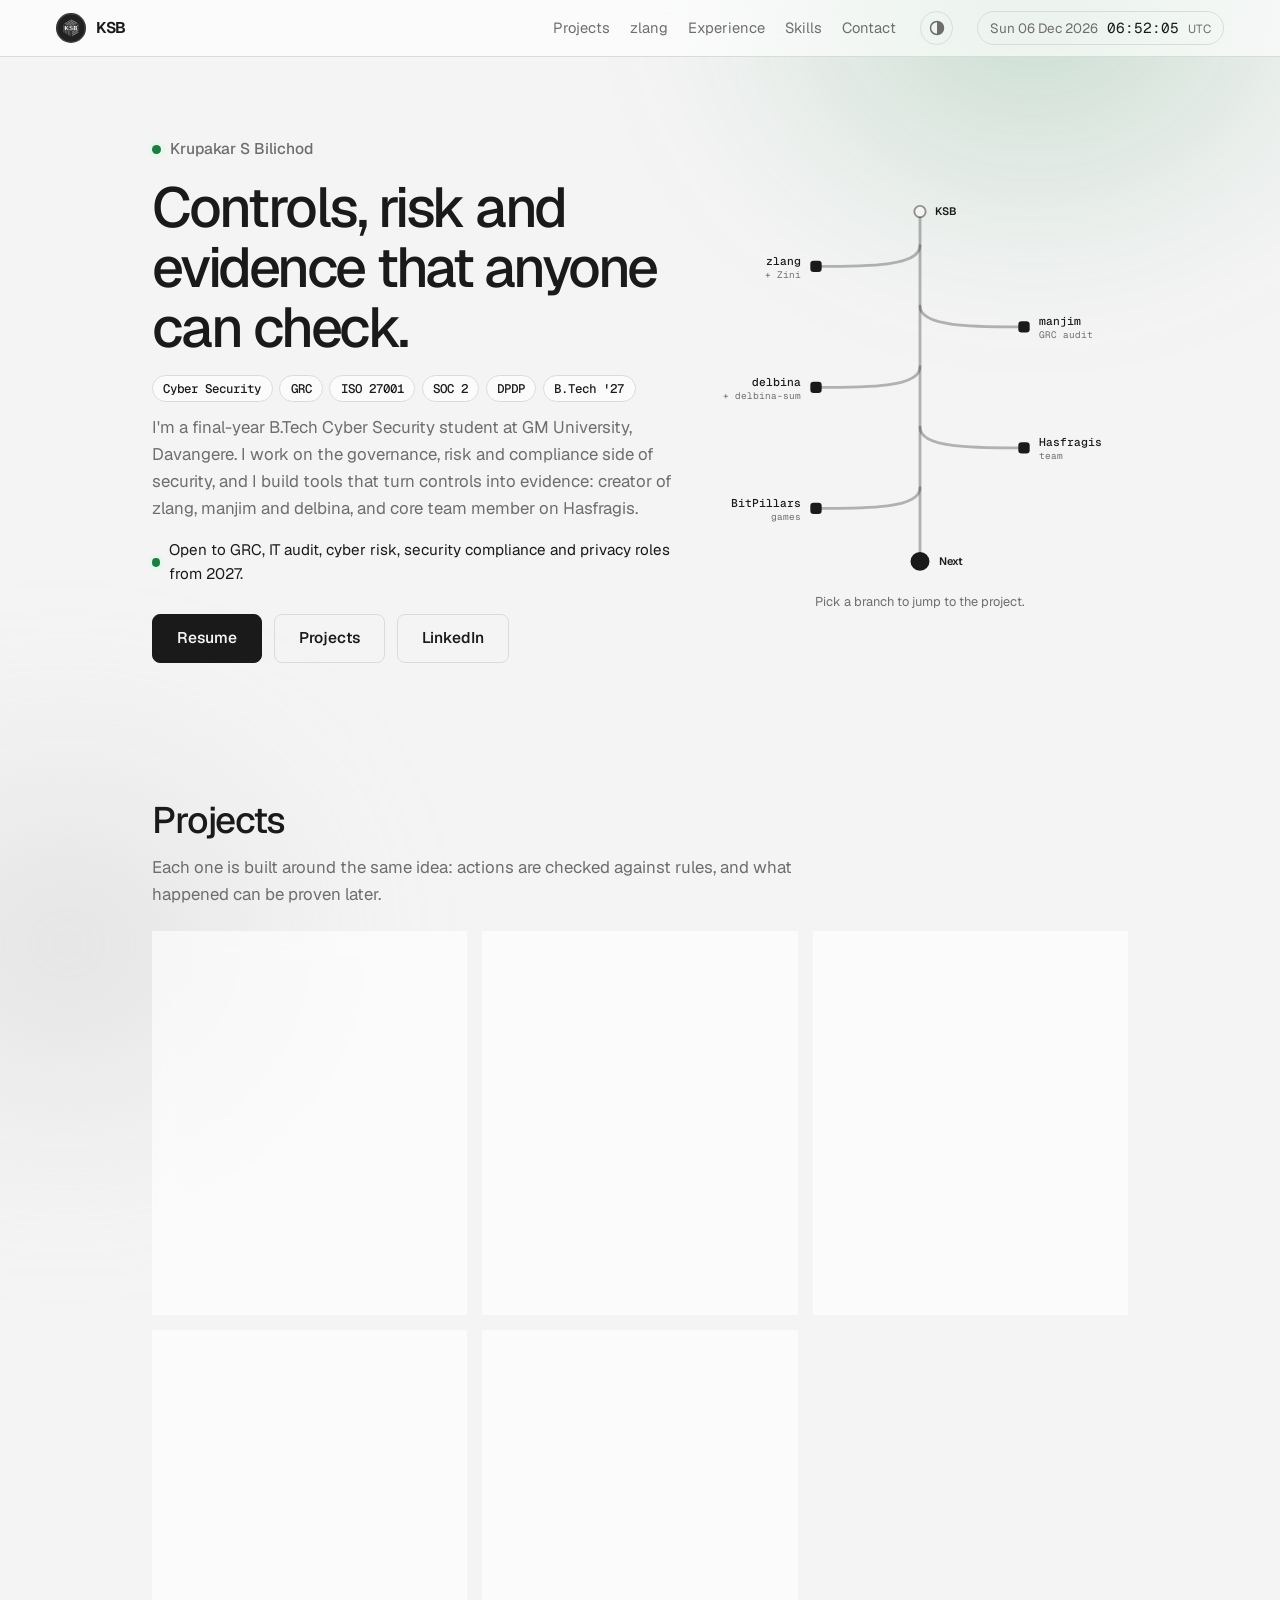
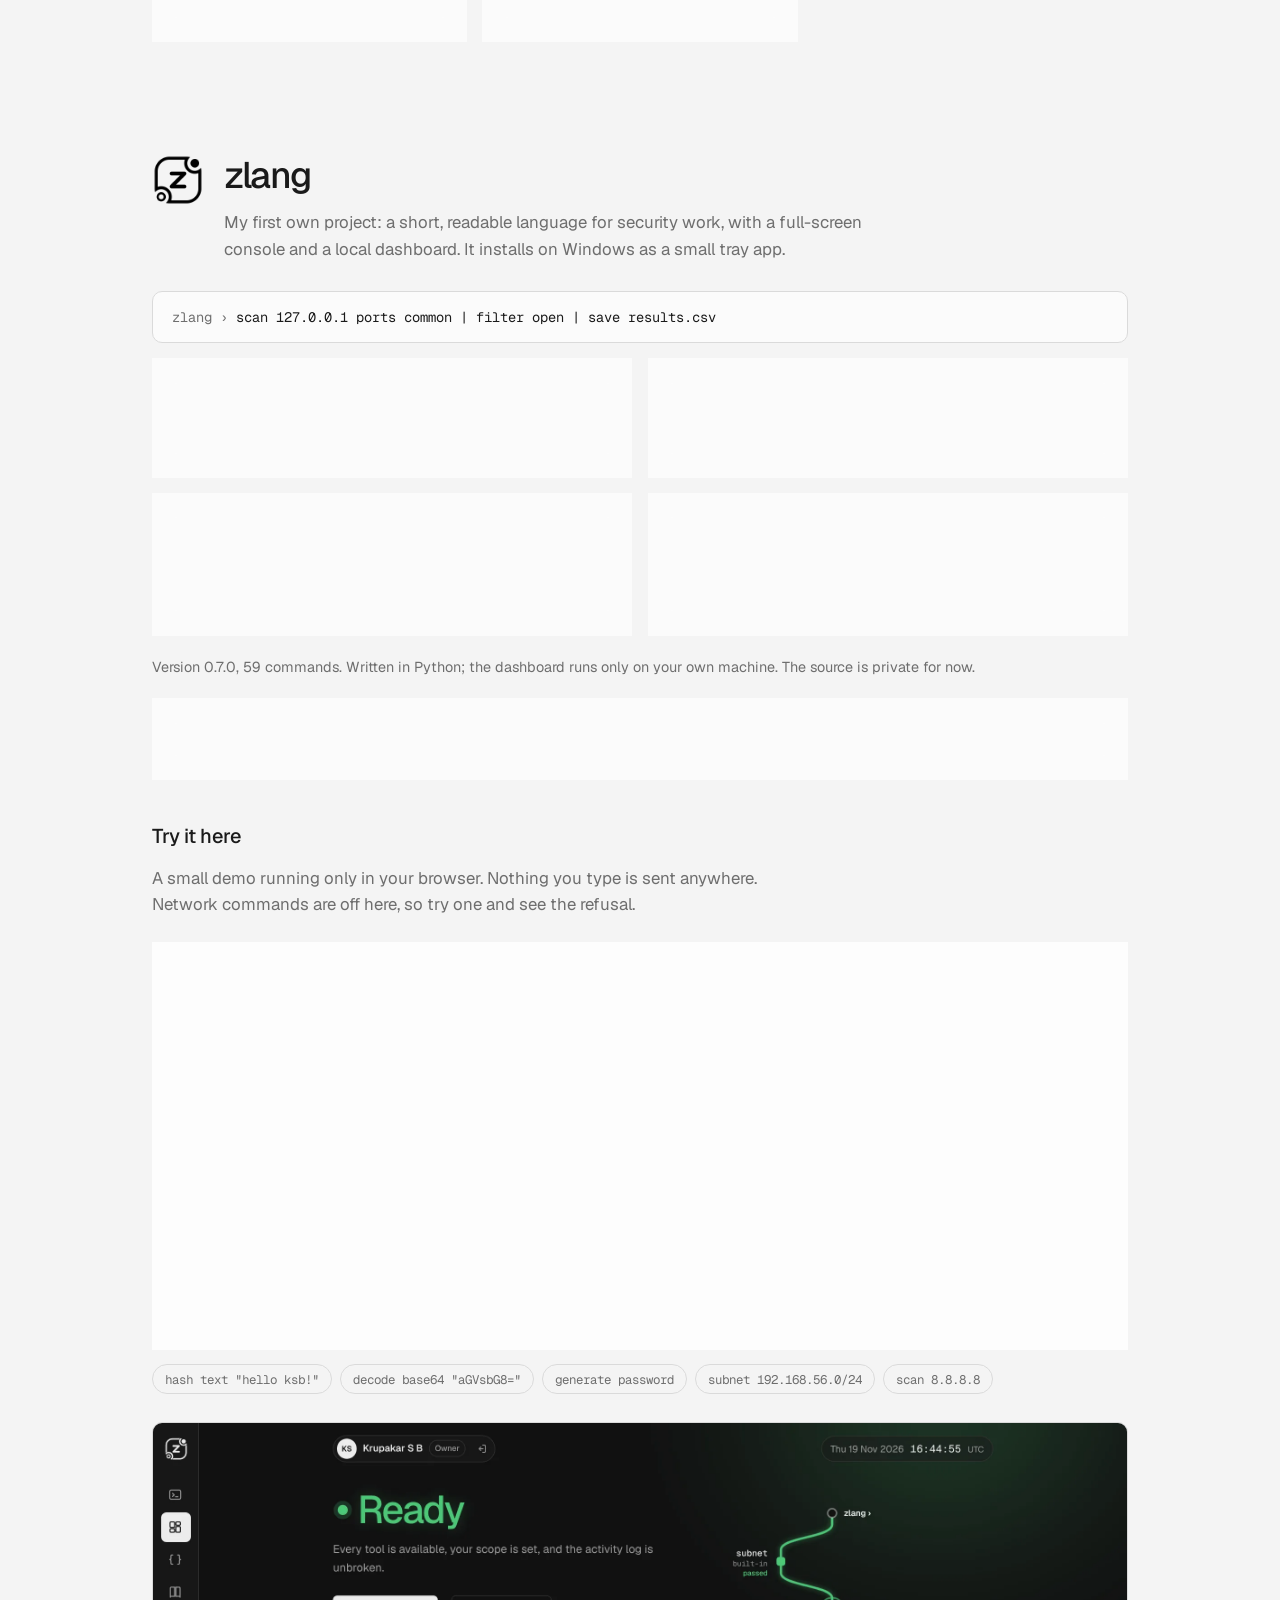
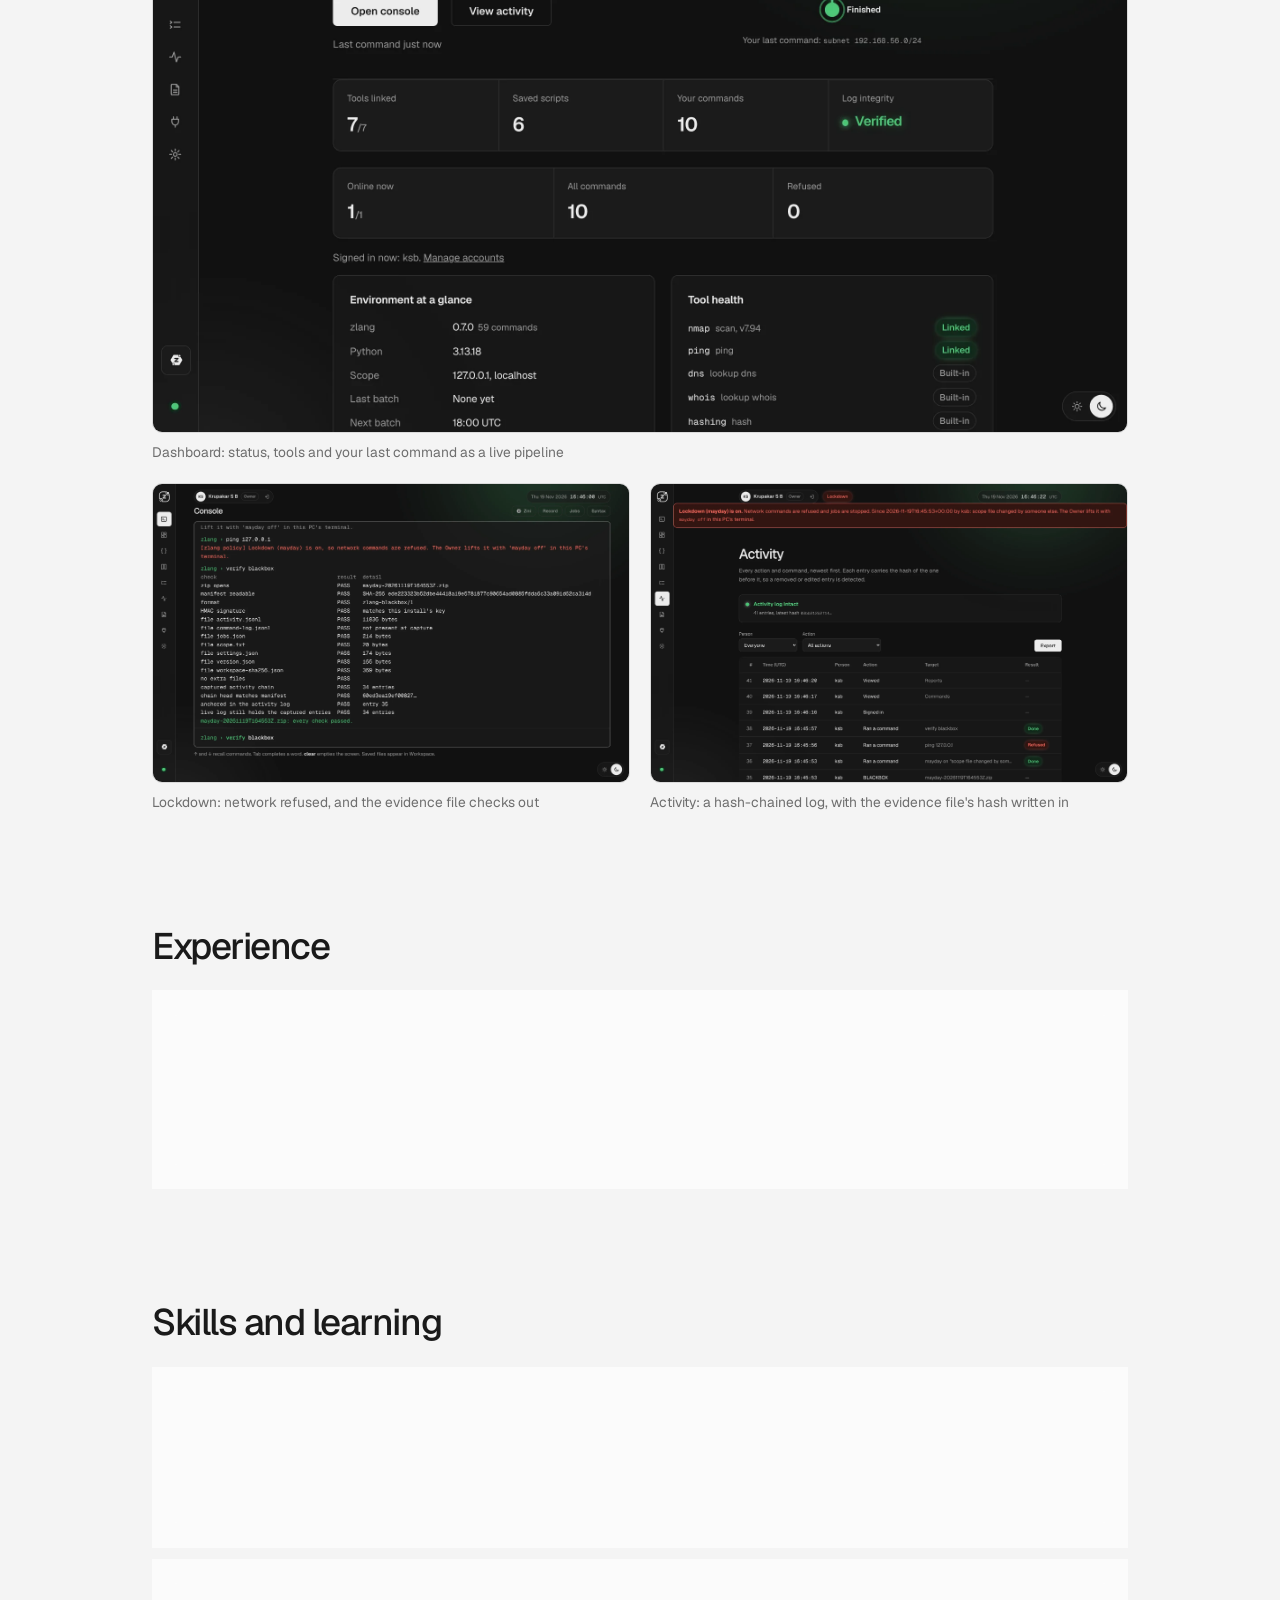
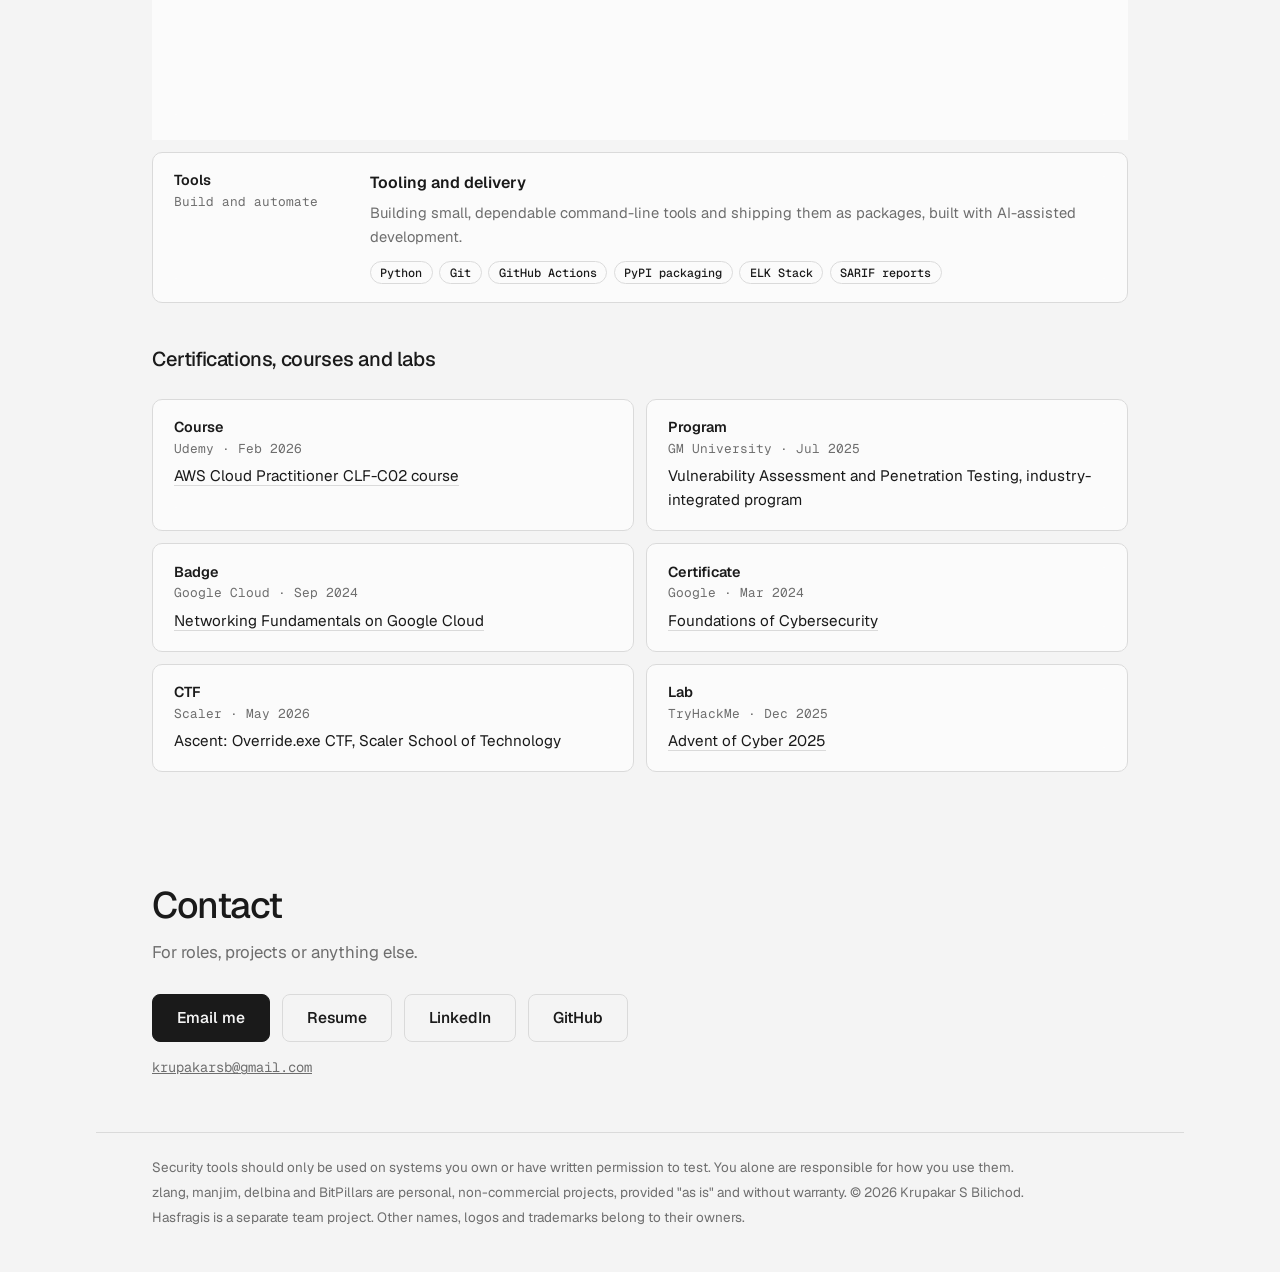
==== commit 048a34bc: "Landing page: profile logos, detailed experience and skills, no section dividers" ====
--- a/index.html
+++ b/index.html
@@ -88,31 +88,31 @@
     <p class="lede">Each one is built around the same idea: actions are checked against rules, and what happened can be proven later.</p>
     <div class="work">
       <article id="p-zlang">
-        <span class="logo" role="img" aria-label="zlang logo"></span>
+        <img class="plogo mono" src="assets/logos/zlang-transparent.png" alt="zlang logo" width="52" height="52">
         <h3>zlang</h3><p class="kind">Personal project · source private</p>
         <p>A language and console for security work with governance built in. Every network command is checked against an approved scope, every action lands in a tamper-evident log, and a lockdown saves a signed evidence file.</p>
         <p class="links"><a href="#zlang">About</a><a href="#try">Try the demo</a></p>
       </article>
       <article id="p-manjim">
-        <span class="logo manjim" role="img" aria-label="manjim logo"></span>
+        <img class="plogo" src="assets/logos/manjim-transparent.png" alt="manjim logo" width="52" height="52">
         <h3>manjim</h3><p class="kind">Open source · on PyPI</p>
         <p>A GRC and IT audit CLI. It audits a project against checks mapped to ISO 27001:2022 Annex A and SOC 2, builds a risk register with inherent and residual risk and DPDP Act flags, and seals reports so any later change is detected.</p>
         <p class="links"><a href="https://github.com/manjim-dev/manjim" rel="noopener noreferrer">Repo</a><a href="https://pypi.org/project/manjim/" rel="noopener noreferrer">PyPI</a></p>
       </article>
       <article id="p-delbina">
-        <span class="logo delbina" role="img" aria-label="delbina logo"></span>
+        <img class="plogo" src="assets/logos/delbina-transparent.png" alt="delbina logo" width="52" height="52">
         <h3>delbina</h3><p class="kind">Open source · on PyPI</p>
         <p>Cuts the token cost of long AI chats and agents. It compresses old context, redacts secrets before they reach a model, and keeps a compaction log of every change. <b>delbina-sum</b> <span class="soon">In progress</span> is a small summarizer that keeps exact IDs, paths and versions.</p>
         <p class="links"><a href="https://github.com/delbina/delbina" rel="noopener noreferrer">Repo</a><a href="https://pypi.org/project/delbina/" rel="noopener noreferrer">PyPI</a><a href="https://github.com/delbina/delbina-sum" rel="noopener noreferrer">delbina-sum</a></p>
       </article>
       <article id="p-hasfragis">
-        <span class="logo hasfragis" role="img" aria-label="Hasfragis logo"></span>
+        <img class="plogo mono" src="assets/logos/hasfragis-transparent.png" alt="Hasfragis logo" width="52" height="52">
         <h3>Hasfragis</h3><p class="kind">Team project · core team member</p>
         <p>A digital forensics toolkit that makes evidence tamper-evident and checkable: file hashes, a Merkle root, a signed custody ledger and an incident timeline.</p>
         <p class="links"><a href="https://hasfragis.github.io" rel="noopener noreferrer">Website</a></p>
       </article>
       <article id="p-bitpillars">
-        <span class="logo bitpillars" role="img" aria-label="BitPillars logo"></span>
+        <img class="plogo" src="assets/logos/bitpillars-transparent.png" alt="BitPillars logo" width="52" height="52">
         <h3>BitPillars</h3><p class="kind">Game studio</p>
         <p>Tiny pixel games that are fast, chill and satisfying, all free to play in the browser.</p>
         <p class="links"><a href="https://krupakarsb.github.io/bitpillars/">Play</a></p>
@@ -122,7 +122,7 @@
 
   <section id="zlang" class="section">
     <div class="section-head">
-      <span class="logo" role="img" aria-label="zlang logo"></span>
+      <img class="plogo mono" src="assets/logos/zlang-transparent.png" alt="zlang logo" width="52" height="52">
       <div>
         <h2>zlang</h2>
         <p class="lede">My first own project: a short, readable language for security work, with a full-screen console and a local dashboard. It installs on Windows as a small tray app.</p>
@@ -169,9 +169,10 @@
     <h2>Experience</h2>
     <div class="rows">
       <article>
-        <p class="when">Sep batch</p>
+        <div class="when"><span>Internship</span>Sep 2026 batch</div>
         <div><h3>Cybersecurity Intern, UNLOX</h3>
-        <p>Capstone: designed and built centralized log monitoring and threat detection with the ELK Stack, bringing logs from Windows and Kali Linux endpoints into one server for monitoring, detection and review. Certificate of internship completion.</p></div>
+        <p>Capstone: designed and built a centralized log monitoring and threat detection system on the ELK Stack (Elasticsearch, Logstash, Kibana). Logs from Windows and Kali Linux endpoints flow into one server, where events are searched, filtered and reviewed in Kibana dashboards. Completed with a certificate of internship completion.</p>
+        <ul class="kw"><li>Log collection</li><li>Threat detection</li><li>Kibana dashboards</li><li>Windows and Linux endpoints</li></ul></div>
       </article>
     </div>
   </section>
@@ -179,19 +180,34 @@
   <section id="skills" class="section">
     <h2>Skills and learning</h2>
     <div class="rows">
-      <article><p class="when">Frameworks</p><p>ISO 27001:2022 · SOC 2 · DPDP Act · risk registers · audit evidence</p></article>
-      <article><p class="when">Security</p><p>Log monitoring · vulnerability assessment · digital forensics basics · networking · Linux</p></article>
-      <article><p class="when">Tools</p><p>Python · Git · GitHub Actions · PyPI packaging · ELK Stack · built with AI-assisted development</p></article>
+      <article>
+        <div class="when"><span>Governance</span>Risk and compliance</div>
+        <div><h3>Frameworks and audit practice</h3>
+        <p>Mapping technical checks to controls, scoring risk before and after treatment, and keeping evidence that holds up when someone checks it later.</p>
+        <ul class="kw"><li>ISO/IEC 27001:2022 Annex A</li><li>SOC 2 Trust Services Criteria</li><li>DPDP Act 2023</li><li>Risk registers</li><li>Audit evidence</li><li>Chain of custody</li></ul></div>
+      </article>
+      <article>
+        <div class="when"><span>Security</span>Operations and testing</div>
+        <div><h3>Monitoring, assessment and forensics</h3>
+        <p>Collecting and reviewing logs for threats, assessing systems for weaknesses, and handling evidence so it stays tamper-evident.</p>
+        <ul class="kw"><li>Log monitoring</li><li>Threat detection</li><li>Vulnerability assessment</li><li>Digital forensics basics</li><li>Networking</li><li>Linux</li></ul></div>
+      </article>
+      <article>
+        <div class="when"><span>Tools</span>Build and automate</div>
+        <div><h3>Tooling and delivery</h3>
+        <p>Building small, dependable command-line tools and shipping them as packages, built with AI-assisted development.</p>
+        <ul class="kw"><li>Python</li><li>Git</li><li>GitHub Actions</li><li>PyPI packaging</li><li>ELK Stack</li><li>SARIF reports</li></ul></div>
+      </article>
     </div>
     <h3 class="sub">Certifications, courses and labs</h3>
-    <ul class="list">
-      <li><a href="https://www.udemy.com/certificate/UC-7411b92f-67b3-411b-8fca-2a8654aba6c2/" rel="noopener noreferrer">AWS Cloud Practitioner CLF-C02 course</a><span>Udemy · Feb 2026</span></li>
-      <li>Vulnerability Assessment and Penetration Testing, industry-integrated program<span>GM University · Jul 2025</span></li>
-      <li><a href="https://www.cloudskillsboost.google/public_profiles/b478eca2-c6cd-421d-a5d9-c17e0866634b/badges/11717947" rel="noopener noreferrer">Networking Fundamentals on Google Cloud</a><span>Google Cloud Skills Boost · Sep 2024</span></li>
-      <li><a href="https://www.coursera.org/account/accomplishments/records/ELZ3V6QZ8D3S" rel="noopener noreferrer">Foundations of Cybersecurity</a><span>Google · Mar 2024</span></li>
-      <li>Ascent: Override.exe CTF<span>Scaler School of Technology · May 2026</span></li>
-      <li><a href="https://tryhackme-certificates.s3-eu-west-1.amazonaws.com/THM-OU2Q2KIAEF.pdf" rel="noopener noreferrer">Advent of Cyber 2025</a><span>TryHackMe · Dec 2025</span></li>
-    </ul>
+    <div class="rows certs">
+      <article><div class="when"><span>Course</span>Udemy · Feb 2026</div><p><a href="https://www.udemy.com/certificate/UC-7411b92f-67b3-411b-8fca-2a8654aba6c2/" rel="noopener noreferrer">AWS Cloud Practitioner CLF-C02 course</a></p></article>
+      <article><div class="when"><span>Program</span>GM University · Jul 2025</div><p>Vulnerability Assessment and Penetration Testing, industry-integrated program</p></article>
+      <article><div class="when"><span>Badge</span>Google Cloud · Sep 2024</div><p><a href="https://www.cloudskillsboost.google/public_profiles/b478eca2-c6cd-421d-a5d9-c17e0866634b/badges/11717947" rel="noopener noreferrer">Networking Fundamentals on Google Cloud</a></p></article>
+      <article><div class="when"><span>Certificate</span>Google · Mar 2024</div><p><a href="https://www.coursera.org/account/accomplishments/records/ELZ3V6QZ8D3S" rel="noopener noreferrer">Foundations of Cybersecurity</a></p></article>
+      <article><div class="when"><span>CTF</span>Scaler · May 2026</div><p>Ascent: Override.exe CTF, Scaler School of Technology</p></article>
+      <article><div class="when"><span>Lab</span>TryHackMe · Dec 2025</div><p><a href="https://tryhackme-certificates.s3-eu-west-1.amazonaws.com/THM-OU2Q2KIAEF.pdf" rel="noopener noreferrer">Advent of Cyber 2025</a></p></article>
+    </div>
   </section>
 
   <section id="contact" class="section contact">
--- a/style.css
+++ b/style.css
@@ -57,7 +57,7 @@
 .btn:hover { opacity: .85; }
 .btn.ghost { background: transparent; color: var(--ink); border-color: var(--rule); }
 .btn.ghost:hover { border-color: var(--ink); opacity: 1; }
-.section { padding-block: clamp(2.5rem, 6vw, 4rem); border-top: 1px solid var(--rule); }
+.section { padding-block: clamp(2rem, 5vw, 3.5rem); }
 .section-head { display: flex; gap: 1.25rem; align-items: flex-start; }
 .logo { display: block; flex: none; width: 3.25rem; height: 3.25rem; background: var(--ink);
         -webkit-mask: url("assets/logo-zlang.png") center / contain no-repeat; mask: url("assets/logo-zlang.png") center / contain no-repeat; }
@@ -90,7 +90,6 @@
 .shots img { display: block; width: 100%; height: auto; border: 1px solid var(--rule); border-radius: 10px; }
 .shots figcaption { margin-top: .5rem; color: var(--muted); font-size: .86rem; }
 .work { display: grid; grid-template-columns: repeat(auto-fit, minmax(17rem, 1fr)); gap: 1rem; margin-top: 1.5rem; }
-.work .logo { margin-bottom: .9rem; }
 .work .kind { margin: .05rem 0 .5rem; font-size: .86rem; }
 .mail { margin: 1rem 0 0; font: 400 .86rem var(--mono); color: var(--muted); }
 footer { padding-block: 1.5rem 2.5rem; border-top: 1px solid var(--rule); color: var(--muted); font-size: .84rem; }
@@ -139,9 +138,6 @@
 .tags { display: flex; flex-wrap: wrap; gap: .4rem; list-style: none; padding: 0; margin: 1.1rem 0 0; }
 .tags li { font: 500 .78rem var(--mono); padding: .22rem .65rem; border: 1px solid var(--rule); border-radius: 99px; background: var(--glass); }
 .open { display: flex; align-items: center; gap: .6rem; margin: 1rem 0 0; font-size: .95rem; }
-.logo.manjim { -webkit-mask-image: url("assets/logo-manjim.png"); mask-image: url("assets/logo-manjim.png"); }
-.logo.delbina { -webkit-mask-image: url("assets/logo-delbina.png"); mask-image: url("assets/logo-delbina.png"); }
-.logo.bitpillars { -webkit-mask-image: url("assets/logo-bitpillars.png"); mask-image: url("assets/logo-bitpillars.png"); }
 .work article { scroll-margin-top: 6rem; transition: border-color .3s, box-shadow .3s; }
 .work article.flash { border-color: var(--ok); box-shadow: 0 0 0 4px var(--ok-bg); }
 .work .links { display: flex; flex-wrap: wrap; gap: 1rem; margin-top: .8rem; font: 500 .82rem var(--mono); }
@@ -155,19 +151,30 @@
 #zlang .cards { grid-template-columns: repeat(auto-fit, minmax(20rem, 1fr)); }
 .tree .node:hover .name, .tree .node:focus-visible .name { fill: var(--ok); }
 .tree .node:focus-visible rect.hit { stroke: var(--run); stroke-width: 1.5; rx: 8px; }
-.rows { display: grid; gap: .75rem; margin-top: 1.5rem; }
-.rows article { display: grid; grid-template-columns: 8rem minmax(0, 1fr); gap: 1rem; padding: 1rem 1.3rem; border: 1px solid var(--rule); border-radius: 10px; background: var(--glass); backdrop-filter: blur(14px); }
-.rows p { margin: 0; }
-.rows h3 + p { margin-top: .35rem; color: var(--muted); font-size: .92rem; }
-.rows .when { color: var(--muted); font: 500 .8rem/1.9 var(--mono); }
-.list { list-style: none; padding: 0; margin: 1rem 0 0; }
-.list li { display: flex; flex-wrap: wrap; justify-content: space-between; gap: .25rem 1rem; padding: .7rem 0; border-bottom: 1px solid var(--rule); font-size: .95rem; }
-.list a { text-decoration: none; border-bottom: 1px solid var(--rule); }
-.list a:hover { border-color: var(--ink); }
-.list span { color: var(--muted); font: 400 .82rem var(--mono); }
-@media (max-width: 720px) { .rows article { grid-template-columns: 1fr; gap: .25rem; } }
 .theme { display: grid; place-items: center; width: 2.1rem; height: 2.1rem; padding: 0; color: var(--muted); background: none;
          border: 1px solid var(--rule); border-radius: 50%; cursor: pointer; }
 .theme:hover { color: var(--ink); border-color: var(--ink); }
 .theme svg { width: 1rem; height: 1rem; }
 @media (max-width: 720px) { .theme { margin-left: auto; } .clock { margin-left: 0; } }
+/* logos from the GitHub profile; white ones flip on the light theme */
+:root { --mono-flip: invert(1); }
+@media (prefers-color-scheme: dark) { :root:not([data-theme="light"]) { --mono-flip: none; } }
+:root[data-theme="dark"] { --mono-flip: none; }
+.plogo { display: block; flex: none; width: 3.25rem; height: 3.25rem; object-fit: contain; }
+.plogo.mono { filter: var(--mono-flip); }
+.work .plogo { margin-bottom: .9rem; }
+/* experience, skills and learning rows */
+.rows { display: grid; gap: .75rem; margin-top: 1.5rem; }
+.rows article { display: grid; grid-template-columns: 11rem minmax(0, 1fr); gap: 1.25rem; padding: 1.1rem 1.3rem; border: 1px solid var(--rule); border-radius: 10px; background: var(--glass); backdrop-filter: blur(14px); }
+.rows p { margin: 0; }
+.rows h3 + p { margin-top: .35rem; color: var(--muted); font-size: .92rem; }
+.rows .when { display: flex; flex-direction: column; gap: .15rem; color: var(--muted); font: 400 .8rem/1.4 var(--mono); }
+.rows .when span { color: var(--ink); font: 600 .9rem/1.4 var(--sans); }
+.rows a { text-decoration: none; border-bottom: 1px solid var(--rule); }
+.rows a:hover { border-color: var(--ink); }
+.kw { display: flex; flex-wrap: wrap; gap: .4rem; list-style: none; padding: 0; margin: .8rem 0 0; }
+.kw li { font: 500 .74rem var(--mono); padding: .18rem .6rem; border: 1px solid var(--rule); border-radius: 99px; }
+.certs { grid-template-columns: repeat(auto-fit, minmax(22rem, 1fr)); }
+.certs article { grid-template-columns: 1fr; gap: .4rem; align-content: start; }
+.certs article p { font-size: .95rem; }
+@media (max-width: 720px) { .rows article { grid-template-columns: 1fr; gap: .5rem; } .certs { grid-template-columns: 1fr; } }
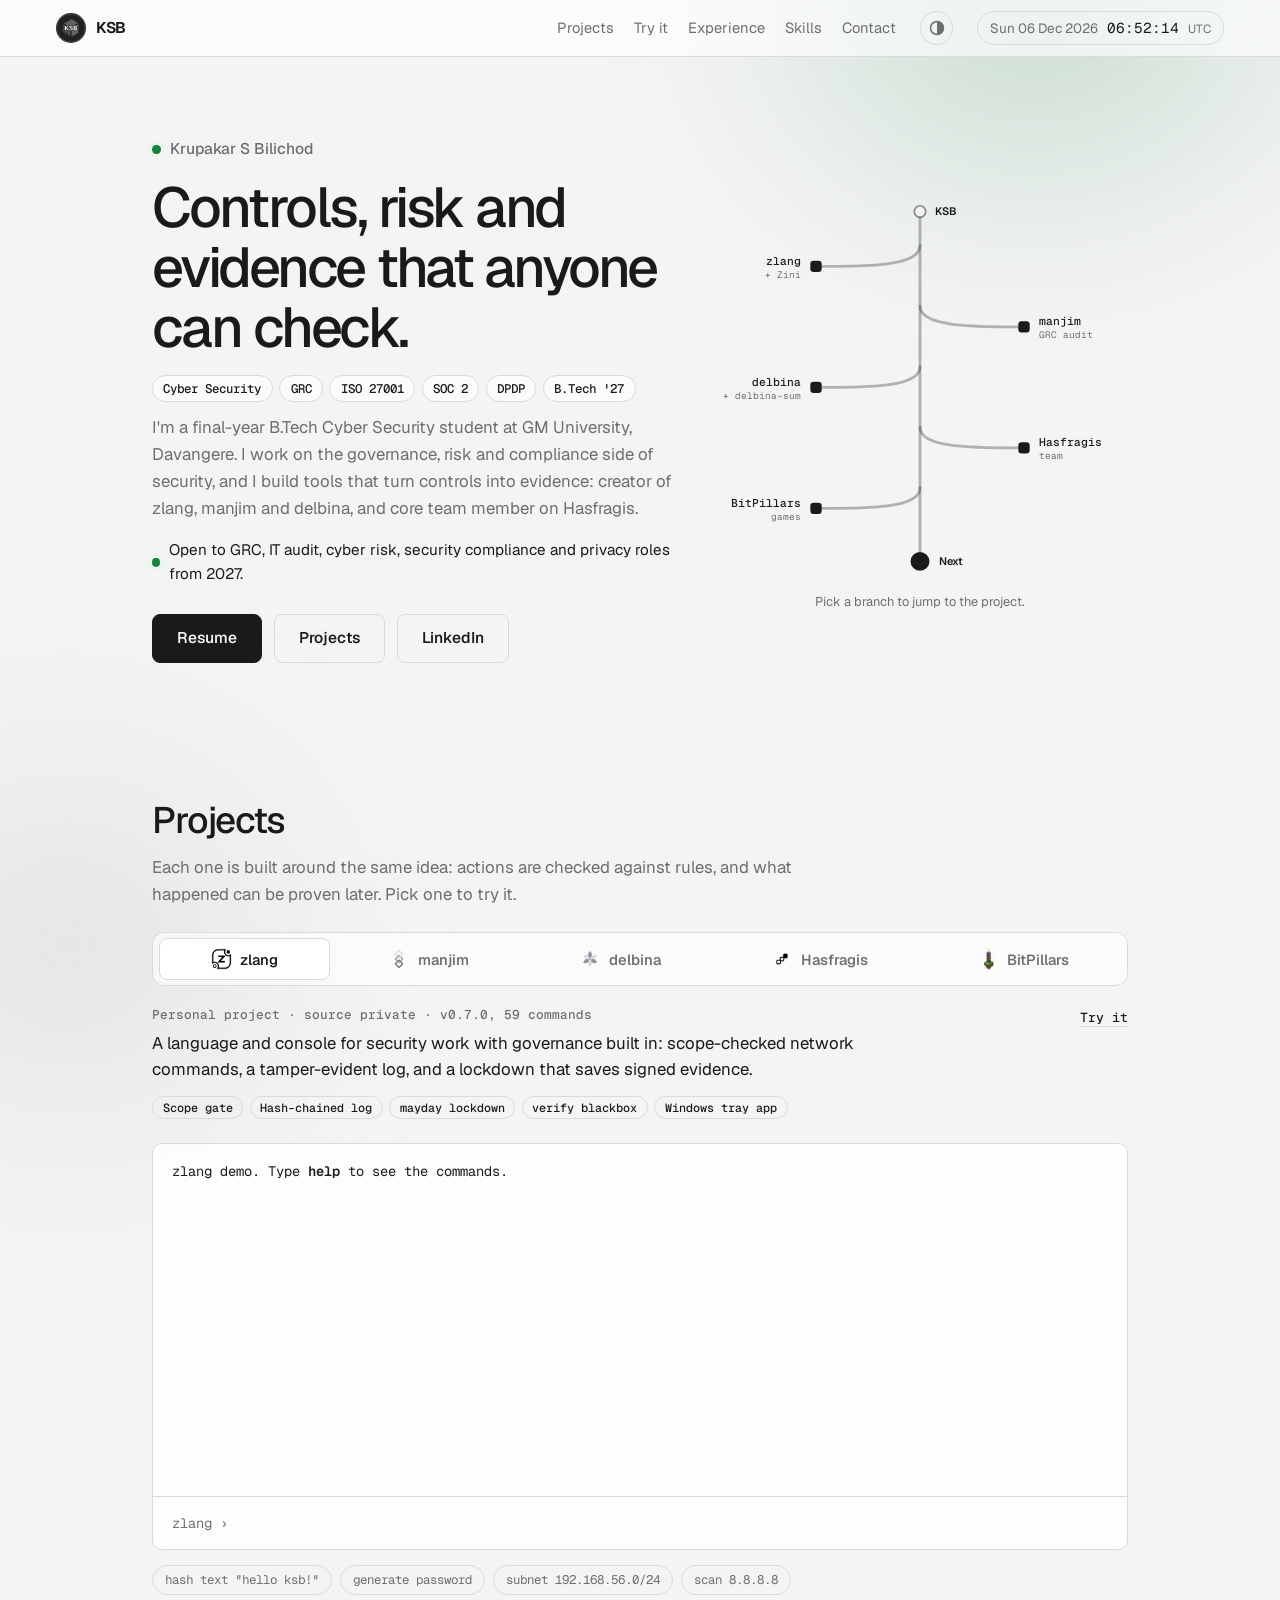
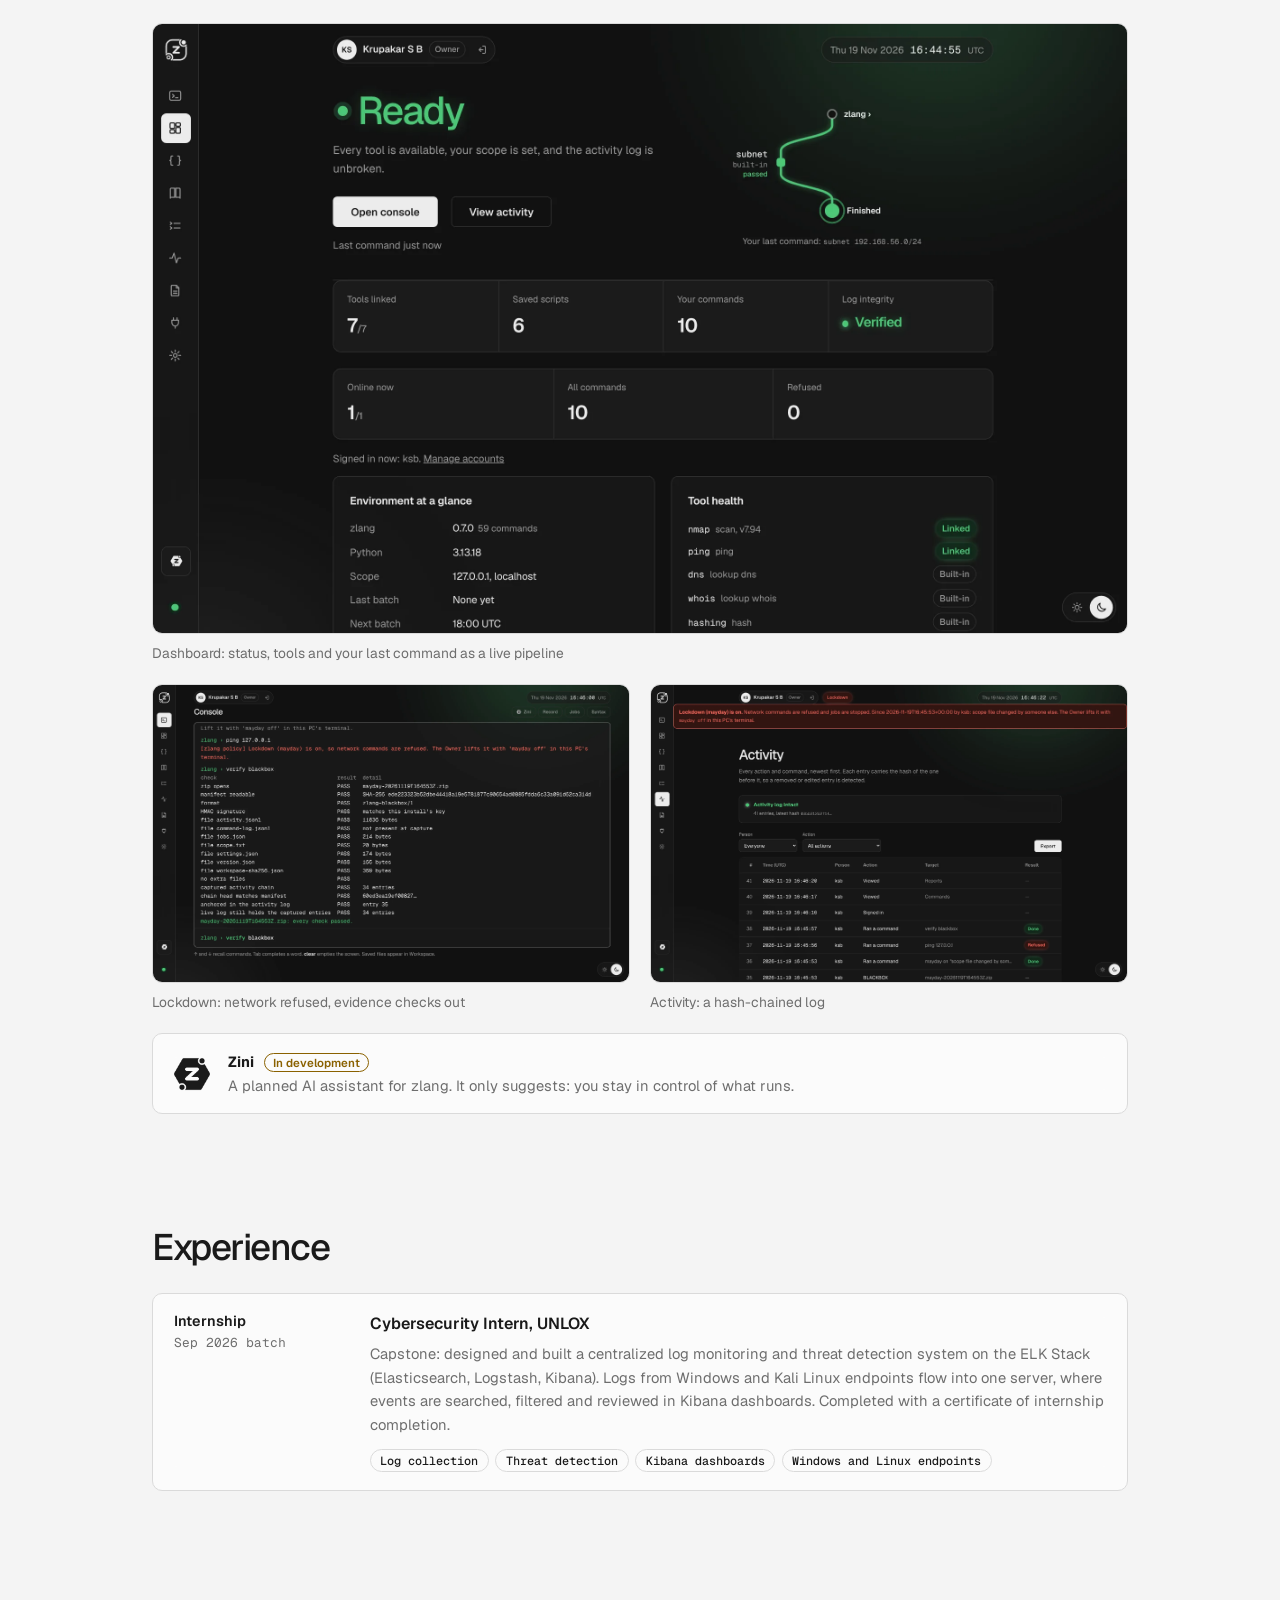
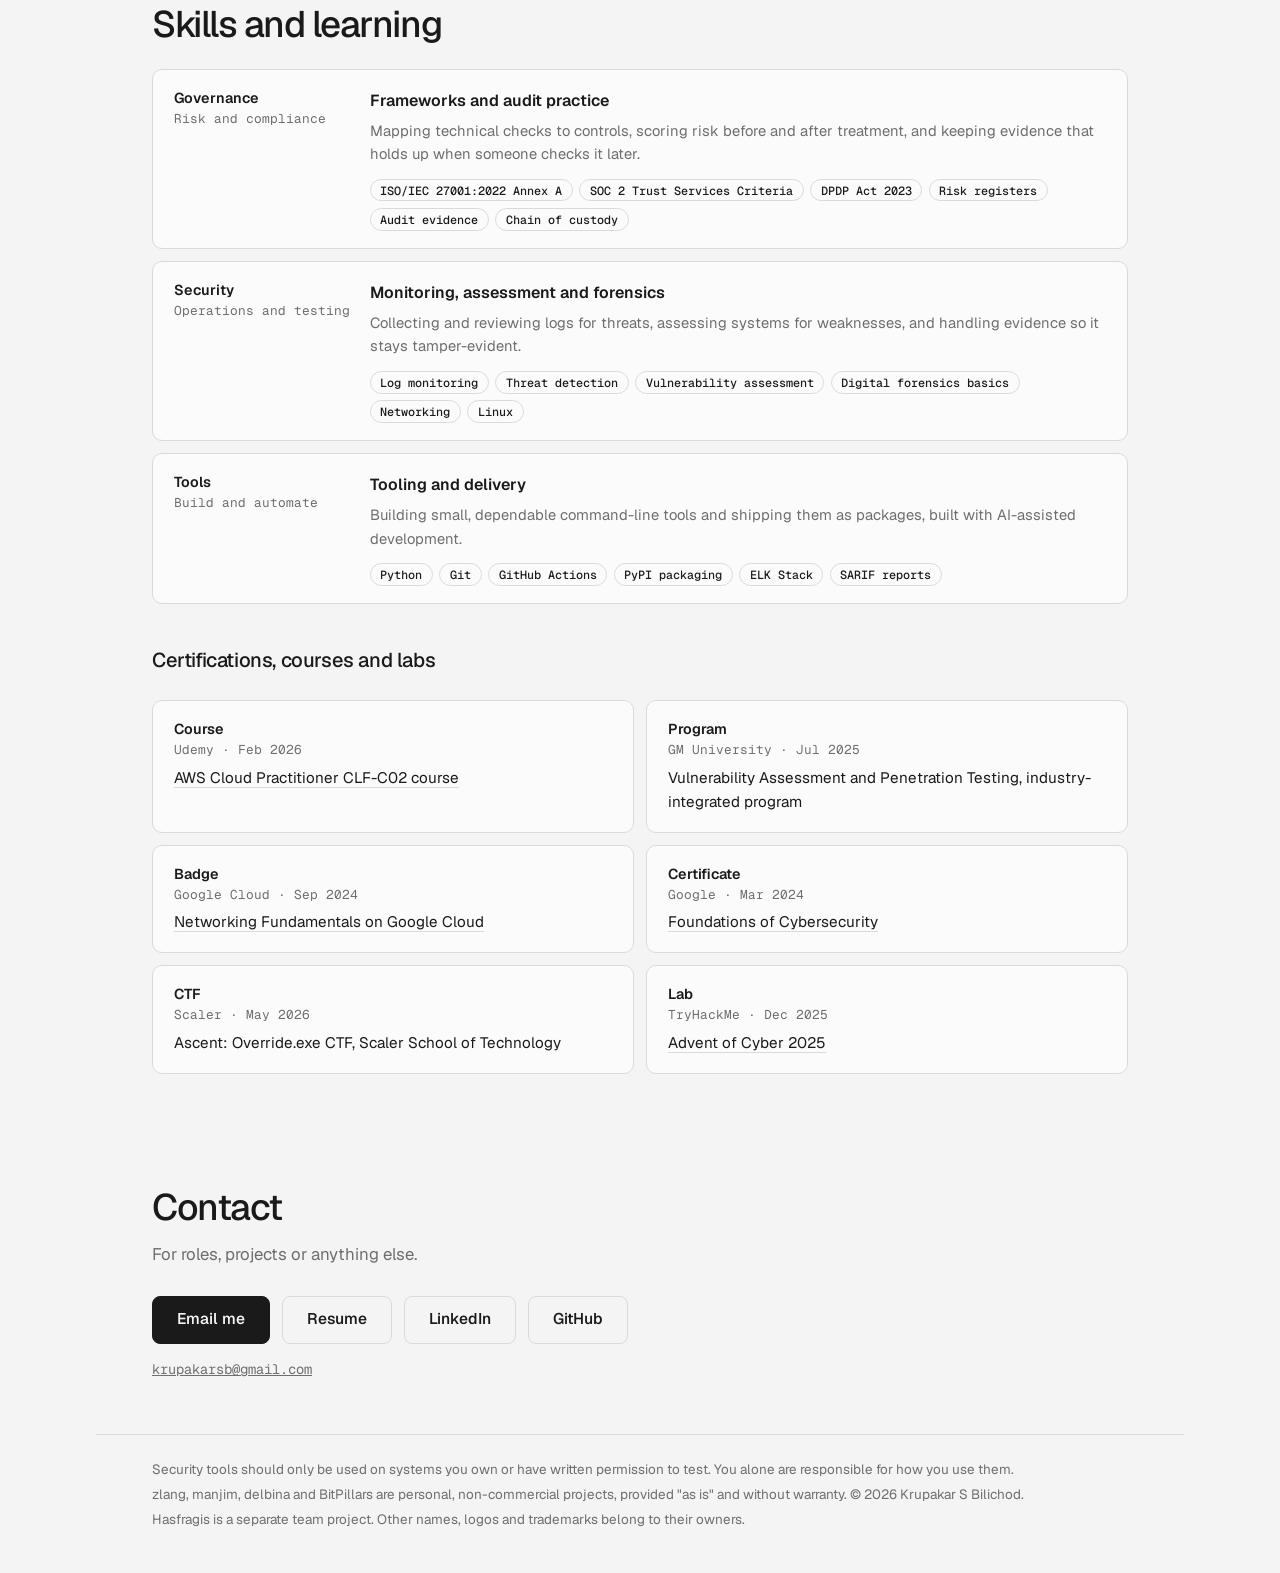
==== commit c6ab66c4: "Projects showcase: tabs with live manjim and delbina demos, BitPillars games" ====
--- a/index.html
+++ b/index.html
@@ -16,7 +16,7 @@
   <a class="brand" href="#top" aria-label="KSB home"><img src="assets/logo-ksb.png" alt=""><span>KSB</span></a>
   <nav aria-label="Main">
     <a href="#projects">Projects</a>
-    <a href="#zlang">zlang</a>
+    <a href="#try">Try it</a>
     <a href="#experience">Experience</a>
     <a href="#skills">Skills</a>
     <a href="#contact">Contact</a>
@@ -85,87 +85,116 @@
 
   <section id="projects" class="section">
     <h2>Projects</h2>
-    <p class="lede">Each one is built around the same idea: actions are checked against rules, and what happened can be proven later.</p>
-    <div class="work">
-      <article id="p-zlang">
-        <img class="plogo mono" src="assets/logos/zlang-transparent.png" alt="zlang logo" width="52" height="52">
-        <h3>zlang</h3><p class="kind">Personal project · source private</p>
-        <p>A language and console for security work with governance built in. Every network command is checked against an approved scope, every action lands in a tamper-evident log, and a lockdown saves a signed evidence file.</p>
-        <p class="links"><a href="#zlang">About</a><a href="#try">Try the demo</a></p>
-      </article>
-      <article id="p-manjim">
-        <img class="plogo" src="assets/logos/manjim-transparent.png" alt="manjim logo" width="52" height="52">
-        <h3>manjim</h3><p class="kind">Open source · on PyPI</p>
-        <p>A GRC and IT audit CLI. It audits a project against checks mapped to ISO 27001:2022 Annex A and SOC 2, builds a risk register with inherent and residual risk and DPDP Act flags, and seals reports so any later change is detected.</p>
+    <p class="lede">Each one is built around the same idea: actions are checked against rules, and what happened can be proven later. Pick one to try it.</p>
+    <div class="tabs" role="tablist" aria-label="Projects">
+      <button role="tab" id="t-zlang" aria-controls="p-zlang" aria-selected="true" data-tab="zlang"><img class="mono" src="assets/logos/zlang-transparent.png" alt="">zlang</button>
+      <button role="tab" id="t-manjim" aria-controls="p-manjim" aria-selected="false" data-tab="manjim" tabindex="-1"><img src="assets/logos/manjim-transparent.png" alt="">manjim</button>
+      <button role="tab" id="t-delbina" aria-controls="p-delbina" aria-selected="false" data-tab="delbina" tabindex="-1"><img src="assets/logos/delbina-transparent.png" alt="">delbina</button>
+      <button role="tab" id="t-hasfragis" aria-controls="p-hasfragis" aria-selected="false" data-tab="hasfragis" tabindex="-1"><img class="mono" src="assets/logos/hasfragis-transparent.png" alt="">Hasfragis</button>
+      <button role="tab" id="t-bitpillars" aria-controls="p-bitpillars" aria-selected="false" data-tab="bitpillars" tabindex="-1"><img src="assets/logos/bitpillars-transparent.png" alt="">BitPillars</button>
+    </div>
+
+    <!-- zlang -->
+    <div class="panel" role="tabpanel" id="p-zlang" aria-labelledby="t-zlang">
+      <div class="panel-head">
+        <div><p class="kind">Personal project · source private · v0.7.0, 59 commands</p>
+        <p class="pitch">A language and console for security work with governance built in: scope-checked network commands, a tamper-evident log, and a lockdown that saves signed evidence.</p></div>
+        <p class="links"><a href="#try">Try it</a></p>
+      </div>
+      <ul class="kw"><li>Scope gate</li><li>Hash-chained log</li><li>mayday lockdown</li><li>verify blackbox</li><li>Windows tray app</li></ul>
+      <div class="term" data-term id="try">
+        <div class="term-out" data-out aria-live="polite"><p>zlang demo. Type <b>help</b> to see the commands.</p></div>
+        <form class="term-in" data-form autocomplete="off"><label class="prompt" for="term-line">zlang ›</label><input id="term-line" spellcheck="false" autocapitalize="none" autocomplete="off"></form>
+      </div>
+      <div class="chips" aria-label="Example commands">
+        <button type="button" data-try='hash text "hello ksb!"'>hash text "hello ksb!"</button>
+        <button type="button" data-try="generate password">generate password</button>
+        <button type="button" data-try="subnet 192.168.56.0/24">subnet 192.168.56.0/24</button>
+        <button type="button" data-try="scan 8.8.8.8">scan 8.8.8.8</button>
+      </div>
+      <div class="shots">
+        <figure class="wide"><img src="assets/shots/dashboard.webp" alt="zlang dashboard" loading="lazy" width="2160" height="1350"><figcaption>Dashboard: status, tools and your last command as a live pipeline</figcaption></figure>
+        <figure><img src="assets/shots/mayday.webp" alt="Lockdown and verify blackbox" loading="lazy" width="2160" height="1350"><figcaption>Lockdown: network refused, evidence checks out</figcaption></figure>
+        <figure><img src="assets/shots/reports.webp" alt="Hash-chained activity log" loading="lazy" width="2160" height="1350"><figcaption>Activity: a hash-chained log</figcaption></figure>
+      </div>
+      <div class="zini-note"><span class="logo zini" role="img" aria-label="Zini logo"></span><p><b>Zini</b> <span class="soon">In development</span><br>A planned AI assistant for zlang. It only suggests: you stay in control of what runs.</p></div>
+    </div>
+
+    <!-- manjim -->
+    <div class="panel" role="tabpanel" id="p-manjim" aria-labelledby="t-manjim" hidden>
+      <div class="panel-head">
+        <div><p class="kind">Open source · on PyPI · zero dependencies</p>
+        <p class="pitch">A GRC and IT audit CLI: checks mapped to ISO 27001:2022 Annex A and SOC 2, a risk register with DPDP Act flags, and sealed reports that show any later change.</p></div>
         <p class="links"><a href="https://github.com/manjim-dev/manjim" rel="noopener noreferrer">Repo</a><a href="https://pypi.org/project/manjim/" rel="noopener noreferrer">PyPI</a></p>
-      </article>
-      <article id="p-delbina">
-        <img class="plogo" src="assets/logos/delbina-transparent.png" alt="delbina logo" width="52" height="52">
-        <h3>delbina</h3><p class="kind">Open source · on PyPI</p>
-        <p>Cuts the token cost of long AI chats and agents. It compresses old context, redacts secrets before they reach a model, and keeps a compaction log of every change. <b>delbina-sum</b> <span class="soon">In progress</span> is a small summarizer that keeps exact IDs, paths and versions.</p>
+      </div>
+      <h3 class="step"><span>1</span>Audit a project</h3>
+      <p class="hint">A sample repo with six problems. Fix them and watch the score and the controls change.</p>
+      <div class="demo-grid">
+        <fieldset class="fixes" data-mj-fixes><legend>Sample project</legend></fieldset>
+        <pre class="tout" data-mj-out aria-live="polite"></pre>
+      </div>
+      <h3 class="step"><span>2</span>Score a risk</h3>
+      <div class="demo-grid">
+        <div class="risk">
+          <p class="hint">Threat: SQL injection on the customer portal</p>
+          <label>Likelihood <input type="range" min="1" max="5" value="3" data-mj-l><b data-mj-lv>3</b></label>
+          <label>Impact <input type="range" min="1" max="5" value="5" data-mj-i><b data-mj-iv>5</b></label>
+        </div>
+        <pre class="tout" data-mj-risk aria-live="polite"></pre>
+      </div>
+      <h3 class="step"><span>3</span>Seal, then try to change it</h3>
+      <div class="demo-grid">
+        <div><textarea class="report" data-mj-report spellcheck="false">{"score": 30, "findings": 6, "high": 2}</textarea>
+        <div class="chips"><button type="button" data-mj-seal>manjim seal report.json</button><button type="button" data-mj-verify>manjim verify report.json</button></div></div>
+        <pre class="tout" data-mj-seal-out aria-live="polite">Seal the report, edit one character, then verify.</pre>
+      </div>
+      <p class="note">Runs in your browser with manjim's real scoring weights, control mappings and output format. Output format checked against a real <code>pip install manjim</code> run.</p>
+    </div>
+
+    <!-- delbina -->
+    <div class="panel" role="tabpanel" id="p-delbina" aria-labelledby="t-delbina" hidden>
+      <div class="panel-head">
+        <div><p class="kind">Open source · on PyPI · library and drop-in proxy</p>
+        <p class="pitch">Cuts the token bill of long AI chats and agents. It compresses in a cache-friendly way, redacts secrets before a summarizer sees them, and logs every compaction.</p></div>
         <p class="links"><a href="https://github.com/delbina/delbina" rel="noopener noreferrer">Repo</a><a href="https://pypi.org/project/delbina/" rel="noopener noreferrer">PyPI</a><a href="https://github.com/delbina/delbina-sum" rel="noopener noreferrer">delbina-sum</a></p>
-      </article>
-      <article id="p-hasfragis">
-        <img class="plogo mono" src="assets/logos/hasfragis-transparent.png" alt="Hasfragis logo" width="52" height="52">
-        <h3>Hasfragis</h3><p class="kind">Team project · core team member</p>
-        <p>A digital forensics toolkit that makes evidence tamper-evident and checkable: file hashes, a Merkle root, a signed custody ledger and an incident timeline.</p>
+      </div>
+      <h3 class="step"><span>1</span>What a long agent session costs</h3>
+      <p class="hint">Replay of a 25-task coding-agent session, 269 messages. Pick a token budget.</p>
+      <div class="seg" role="radiogroup" data-dl-budget><button role="radio" aria-checked="false" data-b="16">16k</button><button role="radio" aria-checked="true" data-b="32">32k</button><button role="radio" aria-checked="false" data-b="64">64k</button></div>
+      <div class="bars" data-dl-bars></div>
+      <h3 class="step"><span>2</span>Secrets never reach the summarizer</h3>
+      <p class="hint">The same patterns as delbina's redactor, running in your browser. Paste anything; nothing is sent.</p>
+      <div class="demo-grid">
+        <textarea class="report" data-dl-in spellcheck="false">deploy failed on port 8443. retry with AKIAIOSFODNN7EXAMPLE, password: hunter2-prod, and Authorization: Bearer eyJhbGciOiJIUzI1NiJ9abcdefgh1234</textarea>
+        <pre class="tout" data-dl-out aria-live="polite"></pre>
+      </div>
+      <div class="seg" role="radiogroup" aria-label="Redaction mode" data-dl-mode><button role="radio" aria-checked="true" data-m="mask">mask</button><button role="radio" aria-checked="false" data-m="strip">strip</button></div>
+      <p class="note">Numbers are from delbina's published benchmark. With a summarizer, it sent about 94% fewer tokens and still answered every planted-fact question. <b>delbina-sum</b> <span class="soon">In progress</span> is a small summarizer trained to keep exact IDs, paths and versions.</p>
+    </div>
+
+    <!-- hasfragis -->
+    <div class="panel" role="tabpanel" id="p-hasfragis" aria-labelledby="t-hasfragis" hidden>
+      <div class="panel-head">
+        <div><p class="kind">Team project · core team member</p>
+        <p class="pitch">A digital forensics toolkit that makes evidence tamper-evident and checkable: file hashes, a Merkle root, a signed custody ledger and an incident timeline.</p></div>
         <p class="links"><a href="https://hasfragis.github.io" rel="noopener noreferrer">Website</a></p>
-      </article>
-      <article id="p-bitpillars">
-        <img class="plogo" src="assets/logos/bitpillars-transparent.png" alt="BitPillars logo" width="52" height="52">
-        <h3>BitPillars</h3><p class="kind">Game studio</p>
-        <p>Tiny pixel games that are fast, chill and satisfying, all free to play in the browser.</p>
-        <p class="links"><a href="https://krupakarsb.github.io/bitpillars/">Play</a></p>
-      </article>
-    </div>
-  </section>
-
-  <section id="zlang" class="section">
-    <div class="section-head">
-      <img class="plogo mono" src="assets/logos/zlang-transparent.png" alt="zlang logo" width="52" height="52">
-      <div>
-        <h2>zlang</h2>
-        <p class="lede">My first own project: a short, readable language for security work, with a full-screen console and a local dashboard. It installs on Windows as a small tray app.</p>
-      </div>
-    </div>
-    <pre class="sample"><span class="p">zlang ›</span> scan 127.0.0.1 ports common | filter open | save results.csv</pre>
-    <div class="cards">
-      <article><h3>Scope before action</h3><p>Network commands only touch targets in a scope file you control. Anything else is refused and logged.</p></article>
-      <article><h3>Tamper-evident log</h3><p>Every action joins a hash chain, so an edited or removed entry is detected. Reports export as PDF, Markdown, CSV and JSON.</p></article>
-      <article><h3>Lockdown and evidence</h3><p><code>mayday</code> cuts the install off the network and stops every job, then saves a signed evidence file with secrets stripped. <code>verify blackbox</code> proves later that nothing changed.</p></article>
-      <article><h3>Readable, then powerful</h3><p>Short commands such as <code>hash file report.pdf</code>, plus pipelines, variables, <code>.zl</code> scripts and background jobs.</p></article>
-    </div>
-    <p class="note">Version 0.7.0, 59 commands. Written in Python; the dashboard runs only on your own machine. The source is private for now.</p>
-    <div class="zini-note">
-      <span class="logo zini" role="img" aria-label="Zini logo"></span>
-      <p><b>Zini</b> <span class="soon">In development</span><br>A planned AI assistant for zlang. It only suggests: you stay in control of what runs.</p>
-    </div>
-
-    <h3 id="try" class="sub">Try it here</h3>
-    <p class="lede">A small demo running only in your browser. Nothing you type is sent anywhere. Network commands are off here, so try one and see the refusal.</p>
-    <div class="term" data-term>
-      <div class="term-out" data-out aria-live="polite"><p>zlang demo. Type <b>help</b> to see the commands.</p></div>
-      <form class="term-in" data-form autocomplete="off">
-        <label class="prompt" for="term-line">zlang ›</label>
-        <input id="term-line" spellcheck="false" autocapitalize="none" autocomplete="off">
-      </form>
-    </div>
-    <div class="chips" aria-label="Example commands">
-      <button type="button" data-try='hash text "hello ksb!"'>hash text "hello ksb!"</button>
-      <button type="button" data-try='decode base64 "aGVsbG8="'>decode base64 "aGVsbG8="</button>
-      <button type="button" data-try="generate password">generate password</button>
-      <button type="button" data-try="subnet 192.168.56.0/24">subnet 192.168.56.0/24</button>
-      <button type="button" data-try="scan 8.8.8.8">scan 8.8.8.8</button>
-    </div>
-
-    <div class="shots">
-      <figure class="wide"><img src="assets/shots/dashboard.webp" alt="zlang dashboard showing Ready status and a live pipeline" loading="lazy" width="2160" height="1350"><figcaption>Dashboard: status, tools and your last command as a live pipeline</figcaption></figure>
-      <figure><img src="assets/shots/mayday.webp" alt="Console during a lockdown: ping refused, then verify blackbox passing every check" loading="lazy" width="2160" height="1350"><figcaption>Lockdown: network refused, and the evidence file checks out</figcaption></figure>
-      <figure><img src="assets/shots/reports.webp" alt="Activity page during a lockdown, with the BLACKBOX entry in the hash-chained log" loading="lazy" width="2160" height="1350"><figcaption>Activity: a hash-chained log, with the evidence file's hash written in</figcaption></figure>
-    </div>
-  </section>
-
-  <section id="experience" class="section">
+      </div>
+      <div class="shots"><figure class="wide" data-optional-shot hidden><img src="assets/shots/hasfragis.webp" alt="The Hasfragis public website" loading="lazy" width="1600" height="1000"><figcaption>The Hasfragis public website</figcaption></figure></div>
+    </div>
+
+    <!-- bitpillars -->
+    <div class="panel" role="tabpanel" id="p-bitpillars" aria-labelledby="t-bitpillars" hidden>
+      <div class="panel-head">
+        <div><p class="kind">Game studio · 10 games · free in the browser</p>
+        <p class="pitch">Tiny pixel games that are fast, chill and satisfying. No installs, no ads, no accounts.</p></div>
+        <p class="links"><a href="https://krupakarsb.github.io/bitpillars/" rel="noopener noreferrer">Open BitPillars</a></p>
+      </div>
+      <div class="games" data-games></div>
+    </div>
+  </section>
+
+  
+<section id="experience" class="section">
     <h2>Experience</h2>
     <div class="rows">
       <article>
@@ -229,5 +258,6 @@
   <p>Hasfragis is a separate team project. Other names, logos and trademarks belong to their owners.</p>
 </footer>
 <script src="app.js"></script>
+<script src="showcase.js"></script>
 </body>
 </html>
--- a/style.css
+++ b/style.css
@@ -178,3 +178,50 @@
 .certs article { grid-template-columns: 1fr; gap: .4rem; align-content: start; }
 .certs article p { font-size: .95rem; }
 @media (max-width: 720px) { .rows article { grid-template-columns: 1fr; gap: .5rem; } .certs { grid-template-columns: 1fr; } }
+/* project showcase */
+.tabs { display: flex; gap: .4rem; flex-wrap: wrap; margin-top: 1.5rem; padding: .35rem; border: 1px solid var(--rule); border-radius: 12px; background: var(--glass); backdrop-filter: blur(14px); }
+.tabs button { display: flex; align-items: center; gap: .5rem; flex: 1 1 auto; justify-content: center; font: 550 .92rem var(--sans); color: var(--muted); background: none; border: 1px solid transparent; border-radius: 8px; padding: .55rem .9rem; cursor: pointer; }
+.tabs button img { width: 1.35rem; height: 1.35rem; object-fit: contain; }
+.tabs button img.mono, .panel img.mono { filter: var(--mono-flip); }
+.tabs button:hover { color: var(--ink); }
+.tabs button[aria-selected="true"] { color: var(--ink); background: var(--surface); border-color: var(--rule); }
+.panel { margin-top: 1.25rem; }
+.panel-head { display: flex; gap: 1.5rem; justify-content: space-between; align-items: flex-start; }
+.panel-head .kind { margin: 0; color: var(--muted); font: 500 .8rem var(--mono); }
+.pitch { margin: .4rem 0 0; max-width: 46rem; font-size: 1.05rem; }
+.panel .links { display: flex; gap: 1rem; margin: .2rem 0 0; font: 500 .82rem var(--mono); white-space: nowrap; }
+.panel .links a { text-decoration: none; border-bottom: 1px solid var(--rule); }
+.panel .links a:hover { border-color: var(--ink); }
+.step { display: flex; align-items: center; gap: .6rem; margin-top: 2rem; font-size: 1.05rem; font-weight: 600; }
+.step span { display: grid; place-items: center; width: 1.5rem; height: 1.5rem; border-radius: 50%; background: var(--ink); color: var(--paper); font: 600 .75rem var(--mono); }
+.hint { margin: .35rem 0 0; color: var(--muted); font-size: .92rem; }
+.demo-grid { display: grid; grid-template-columns: minmax(0, 18rem) minmax(0, 1fr); gap: 1rem; margin-top: .9rem; align-items: stretch; }
+.tout { margin: 0; padding: 1rem 1.2rem; min-height: 8rem; border: 1px solid var(--rule); border-radius: 10px; background: color-mix(in srgb, var(--surface) 80%, transparent); font: 400 .8rem/1.65 var(--mono); white-space: pre-wrap; overflow-x: auto; }
+.tout .ok { color: var(--ok); } .tout .bad { color: var(--bad); } .tout .warn { color: var(--warn); } .tout .dim { color: var(--muted); }
+.fixes { margin: 0; padding: .8rem 1rem; border: 1px solid var(--rule); border-radius: 10px; background: var(--glass); }
+.fixes legend { padding: 0 .3rem; color: var(--muted); font: 500 .78rem var(--mono); }
+.fixes label { display: flex; gap: .55rem; align-items: flex-start; padding: .3rem 0; font-size: .88rem; cursor: pointer; }
+.fixes input { accent-color: var(--ok); margin-top: .2rem; }
+.fixes .sev { margin-left: auto; font: 500 .7rem var(--mono); color: var(--muted); }
+.risk { padding: .8rem 1rem; border: 1px solid var(--rule); border-radius: 10px; background: var(--glass); }
+.risk label { display: grid; grid-template-columns: 5.5rem 1fr 1.2rem; align-items: center; gap: .6rem; margin-top: .7rem; font-size: .88rem; }
+.risk input { accent-color: var(--ink); }
+.report { width: 100%; min-height: 6.5rem; padding: .8rem 1rem; font: 400 .8rem/1.6 var(--mono); color: var(--ink); background: var(--glass); border: 1px solid var(--rule); border-radius: 10px; resize: vertical; }
+.seg { display: inline-flex; margin-top: .9rem; border: 1px solid var(--rule); border-radius: 99px; padding: .2rem; }
+.seg button { font: 500 .8rem var(--mono); color: var(--muted); background: none; border: 0; border-radius: 99px; padding: .35rem .9rem; cursor: pointer; }
+.seg button[aria-checked="true"] { background: var(--ink); color: var(--paper); }
+.bars { display: grid; gap: .6rem; margin-top: 1rem; }
+.bar { display: grid; grid-template-columns: 8rem minmax(0, 1fr) 11.5rem; gap: .8rem; align-items: center; font-size: .88rem; }
+.bar .track { height: .7rem; border-radius: 99px; background: color-mix(in srgb, var(--ink) 8%, transparent); overflow: hidden; }
+.bar .fill { height: 100%; border-radius: 99px; background: var(--muted); transition: width .5s ease; }
+.bar.best .fill { background: var(--ok); }
+.bar .v { font: 400 .78rem var(--mono); color: var(--muted); }
+.bar.best b { color: var(--ok); }
+.games { display: grid; grid-template-columns: repeat(auto-fill, minmax(12rem, 1fr)); gap: 1rem; margin-top: 1.25rem; }
+.games a { display: block; text-decoration: none; border: 1px solid var(--rule); border-radius: 10px; overflow: hidden; background: var(--glass); transition: transform .2s, border-color .2s; }
+.games a:hover { transform: translateY(-2px); border-color: var(--ink); }
+.games img { display: block; width: 100%; height: auto; aspect-ratio: 16 / 10; object-fit: cover; image-rendering: pixelated; }
+.games p { margin: 0; padding: .55rem .75rem .65rem; font-size: .82rem; color: var(--muted); }
+.games b { display: block; color: var(--ink); font: 600 .82rem var(--mono); }
+.placeholder { display: grid; place-items: center; margin-top: 1.25rem; min-height: 14rem; border: 1px dashed var(--rule); border-radius: 10px; color: var(--muted); font: 400 .85rem var(--mono); }
+@media (max-width: 720px) { .panel-head { flex-direction: column; gap: .5rem; } .demo-grid { grid-template-columns: 1fr; } .bar { grid-template-columns: 6rem minmax(0,1fr); } .bar .v { grid-column: 2; } .tabs button { flex: 1 1 40%; } }
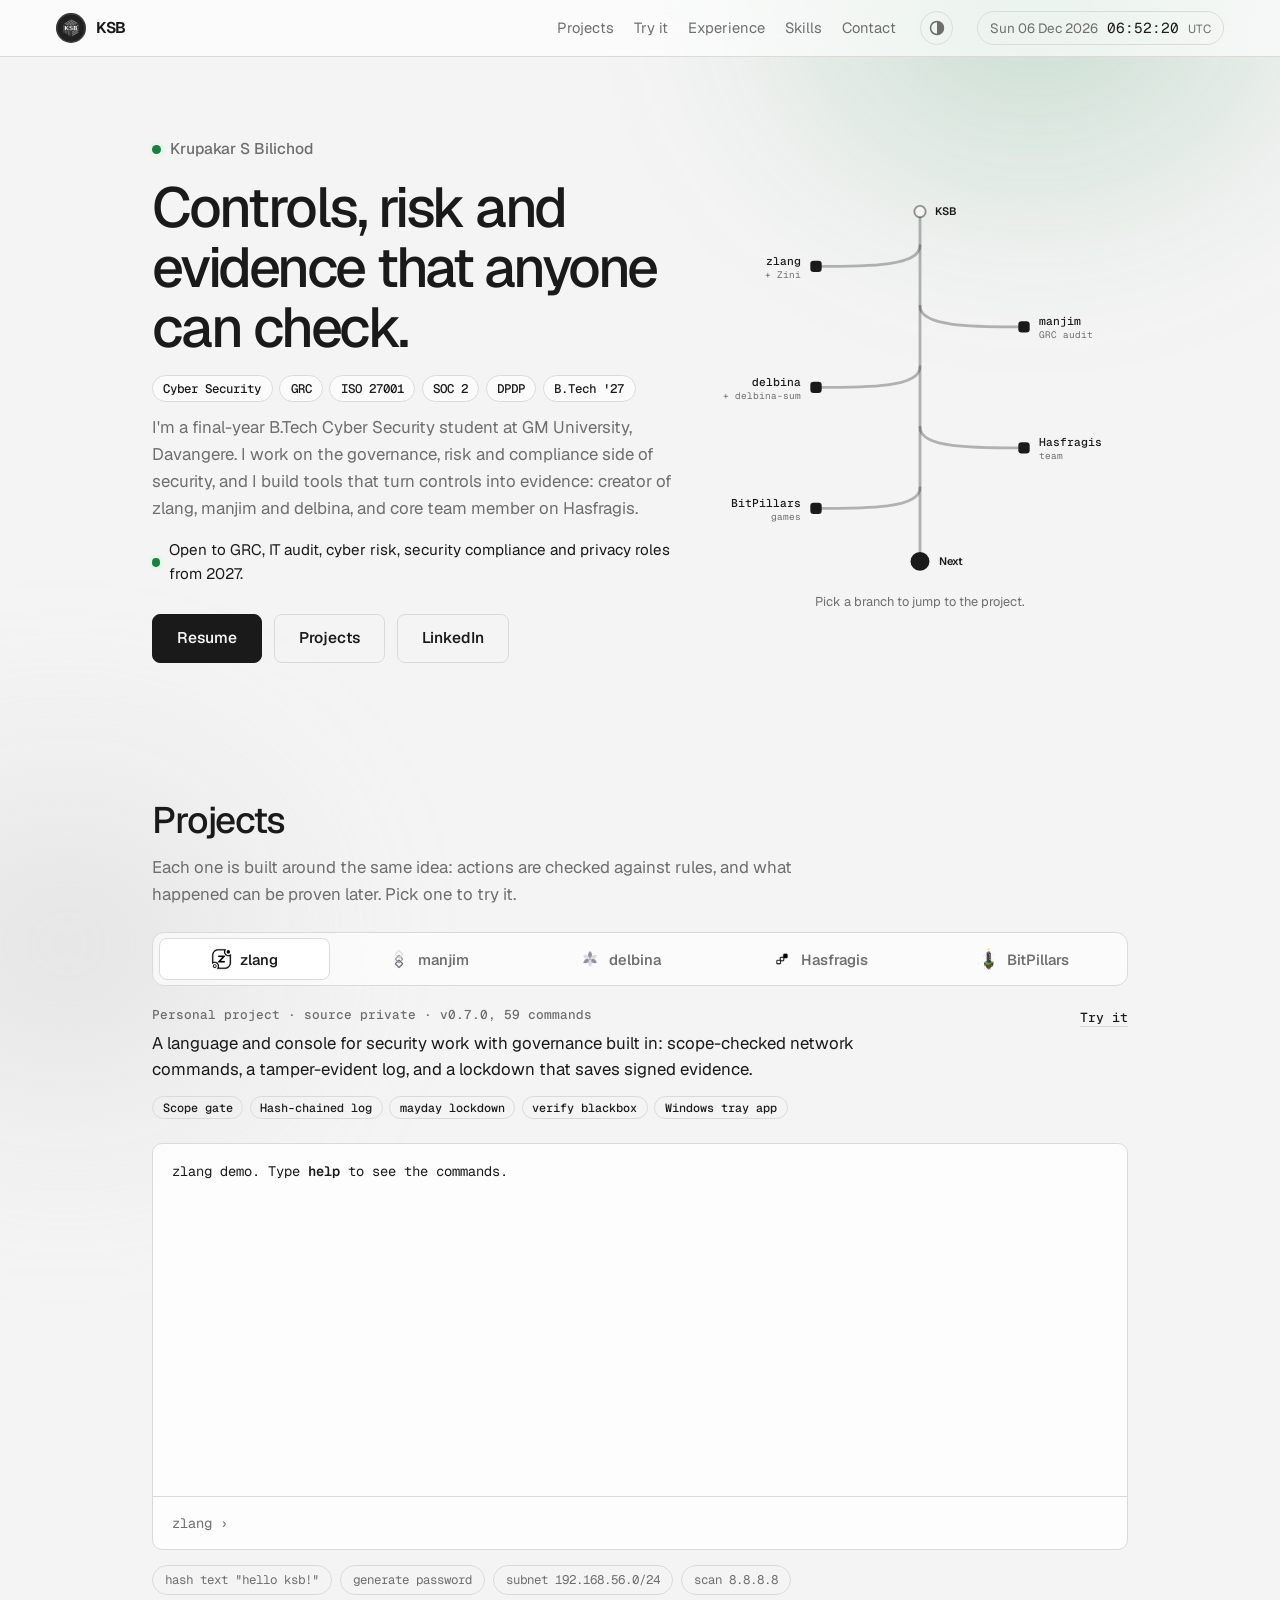
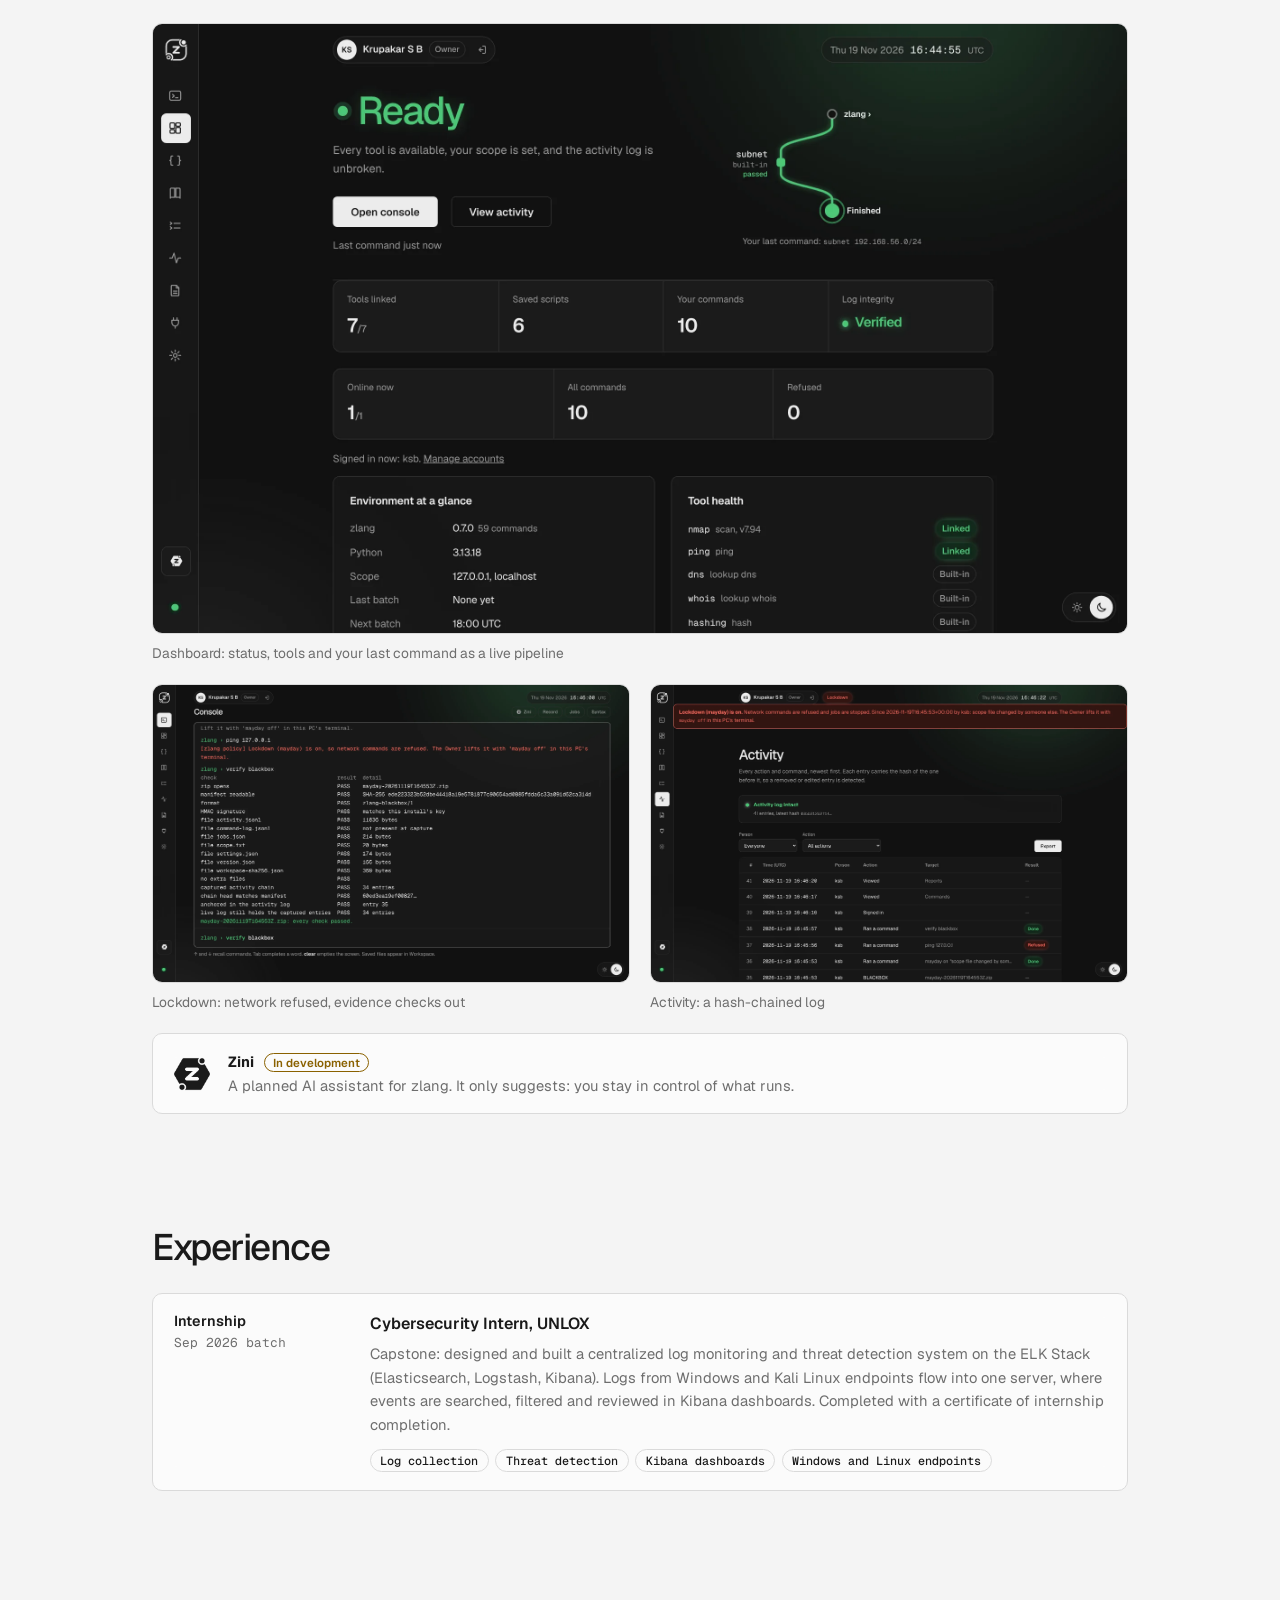
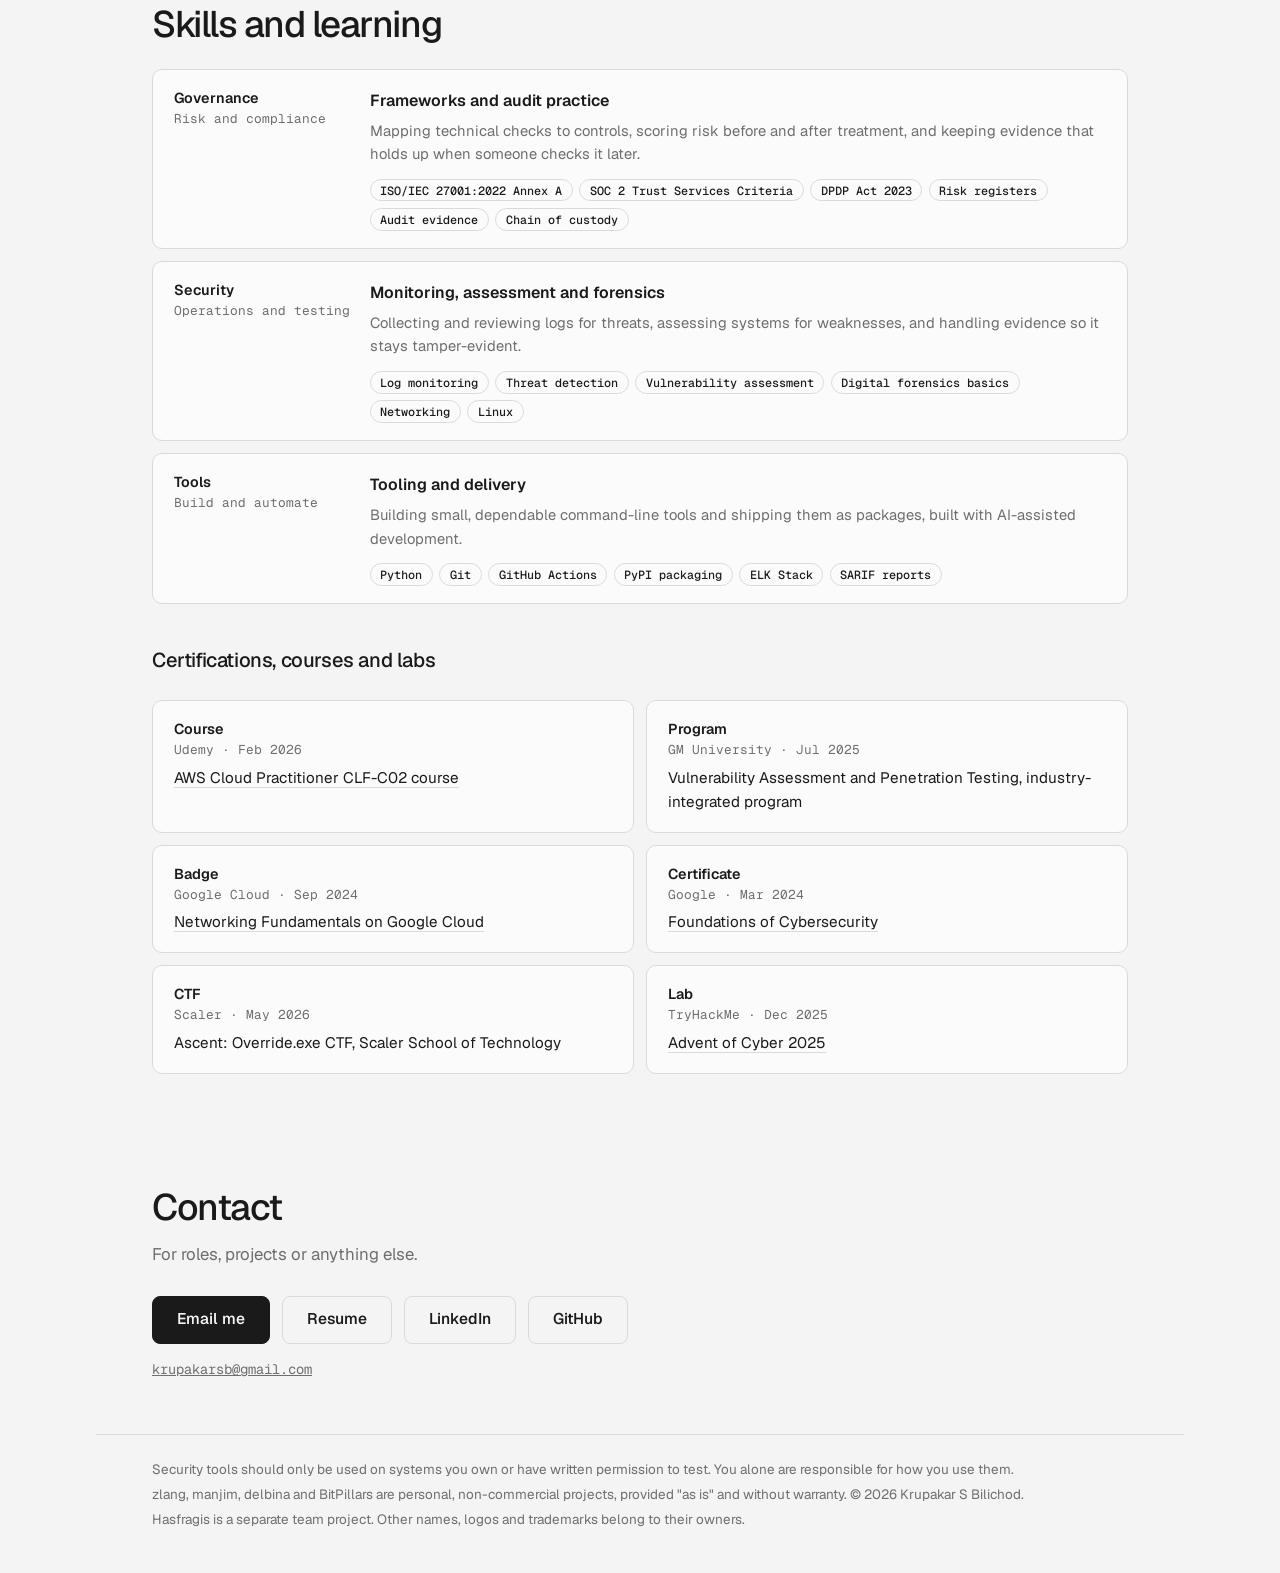
==== commit 9473f0a8: "Projects showcase: tabs with live manjim and delbina demos, Hasfragis and BitPillars" ====
--- a/index.html
+++ b/index.html
@@ -179,7 +179,7 @@
         <p class="pitch">A digital forensics toolkit that makes evidence tamper-evident and checkable: file hashes, a Merkle root, a signed custody ledger and an incident timeline.</p></div>
         <p class="links"><a href="https://hasfragis.github.io" rel="noopener noreferrer">Website</a></p>
       </div>
-      <div class="shots"><figure class="wide" data-optional-shot hidden><img src="assets/shots/hasfragis.webp" alt="The Hasfragis public website" loading="lazy" width="1600" height="1000"><figcaption>The Hasfragis public website</figcaption></figure></div>
+      <div class="shots"><figure class="wide" data-optional-shot hidden><img src="assets/shots/hasfragis.webp" alt="Hasfragis website: digital evidence integrity, with SHA-256, P-256, 60/60 tests and 1 ZIP per case" decoding="async" width="958" height="920"><figcaption>hasfragis.github.io: sealed files, signed hand-overs, every change caught</figcaption></figure></div>
     </div>
 
     <!-- bitpillars -->
--- a/style.css
+++ b/style.css
@@ -87,6 +87,7 @@
 .shots { display: grid; grid-template-columns: repeat(2, minmax(0, 1fr)); gap: 1.25rem; margin-top: 1.75rem; }
 .shots figure { margin: 0; }
 .shots .wide { grid-column: 1 / -1; }
+#p-hasfragis .shots { grid-template-columns: minmax(0, 46rem); }
 .shots img { display: block; width: 100%; height: auto; border: 1px solid var(--rule); border-radius: 10px; }
 .shots figcaption { margin-top: .5rem; color: var(--muted); font-size: .86rem; }
 .work { display: grid; grid-template-columns: repeat(auto-fit, minmax(17rem, 1fr)); gap: 1rem; margin-top: 1.5rem; }
